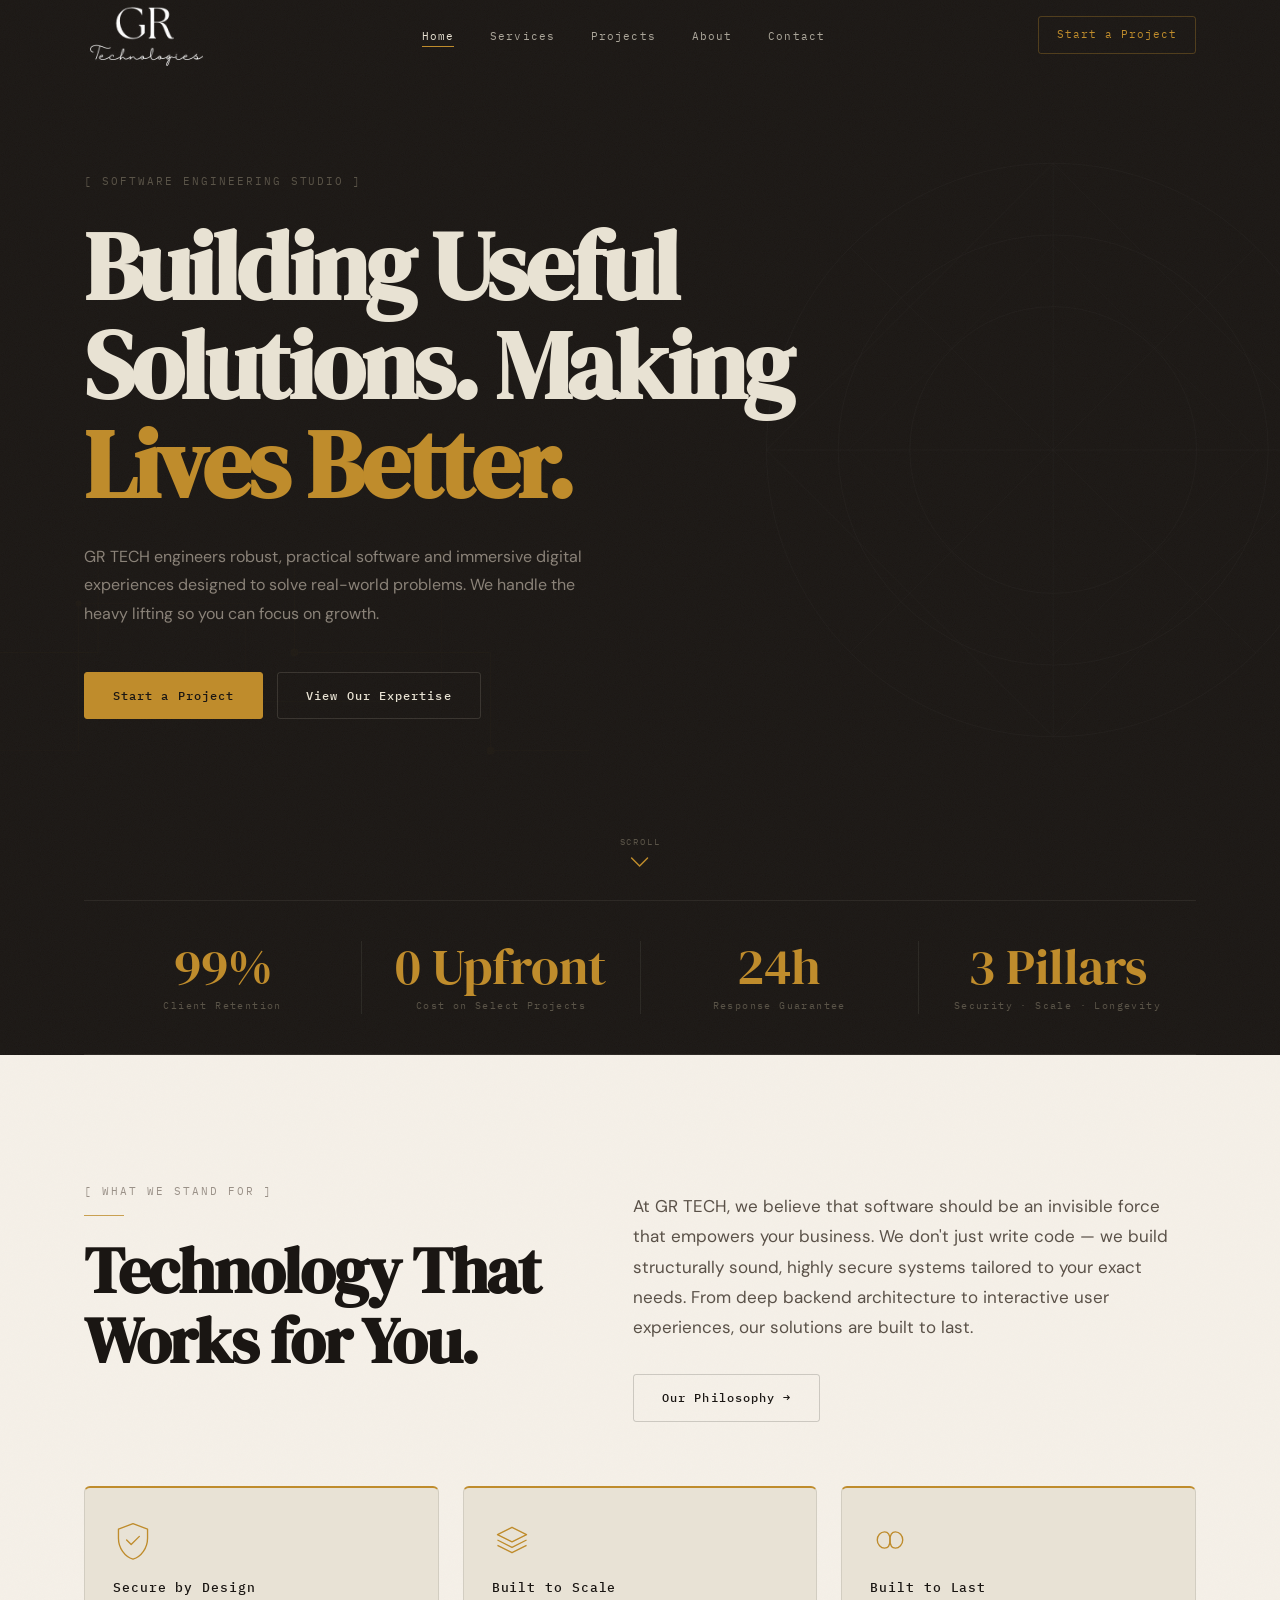
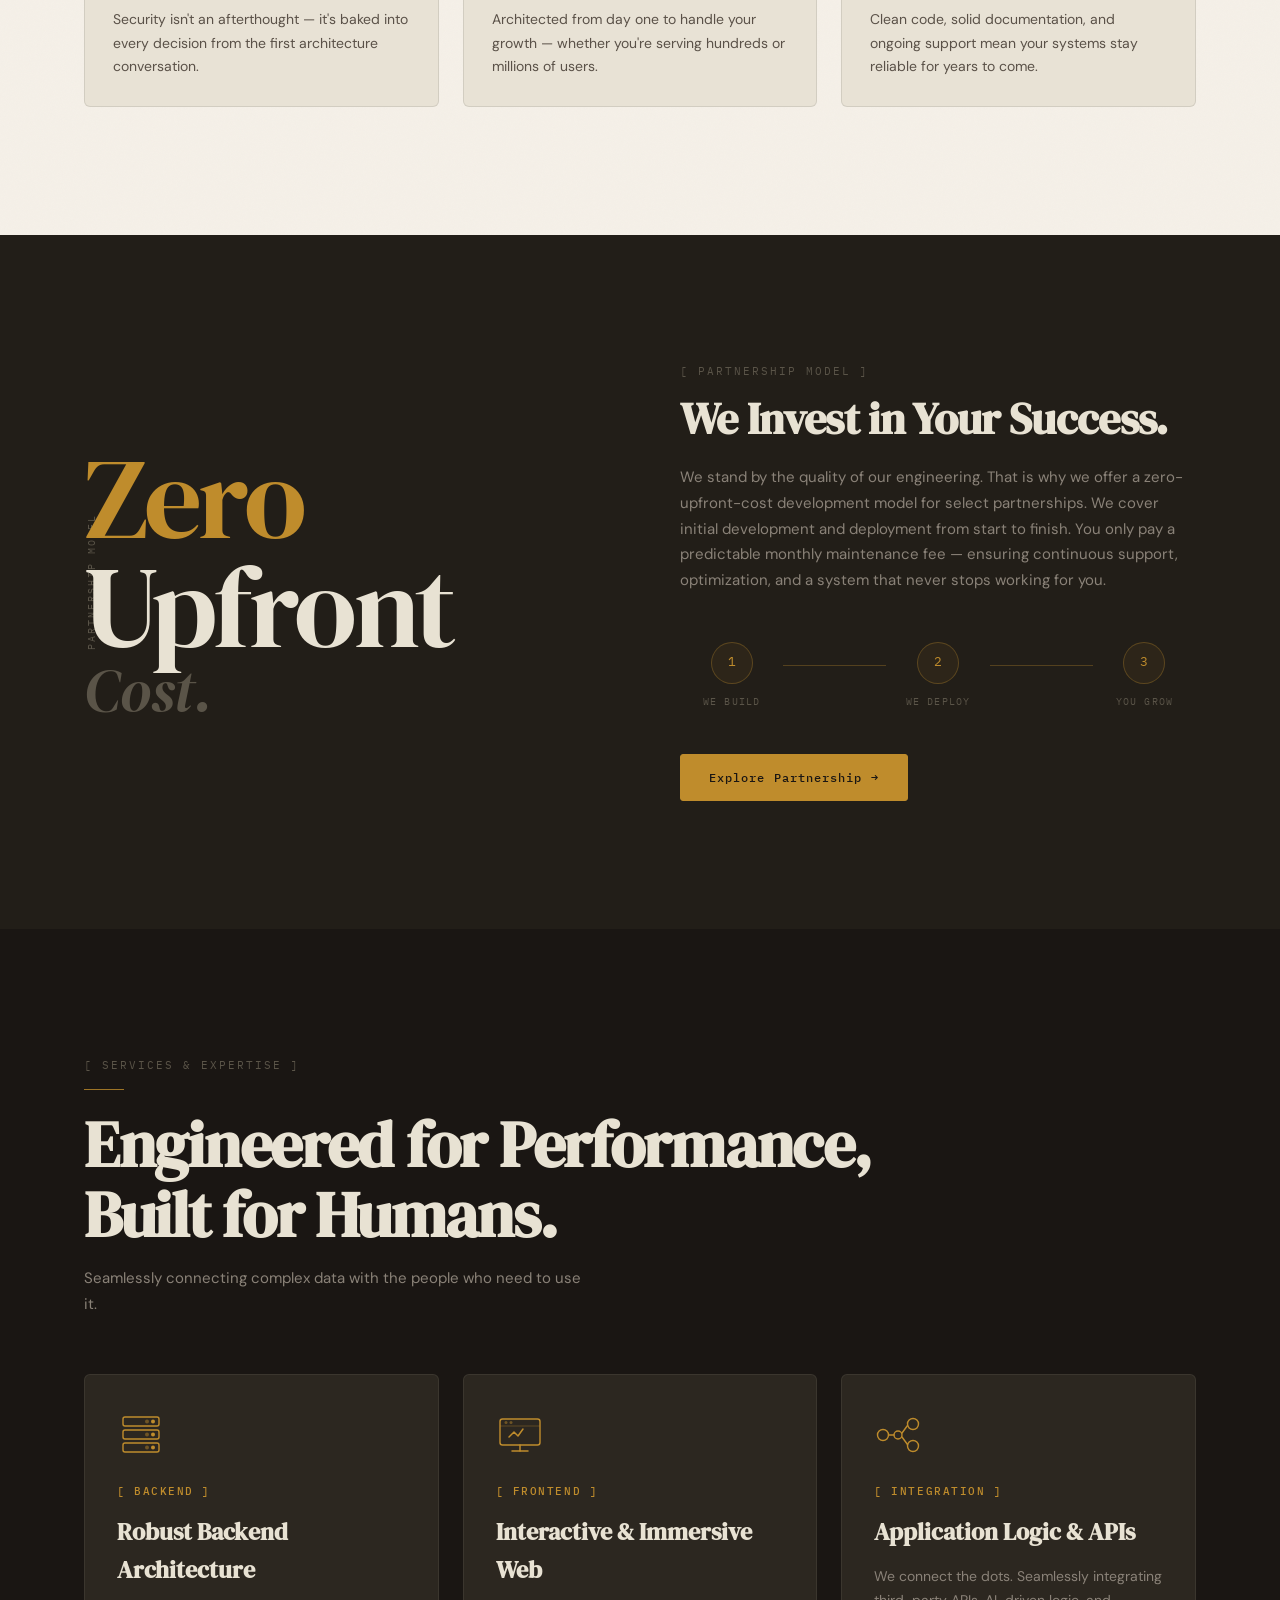
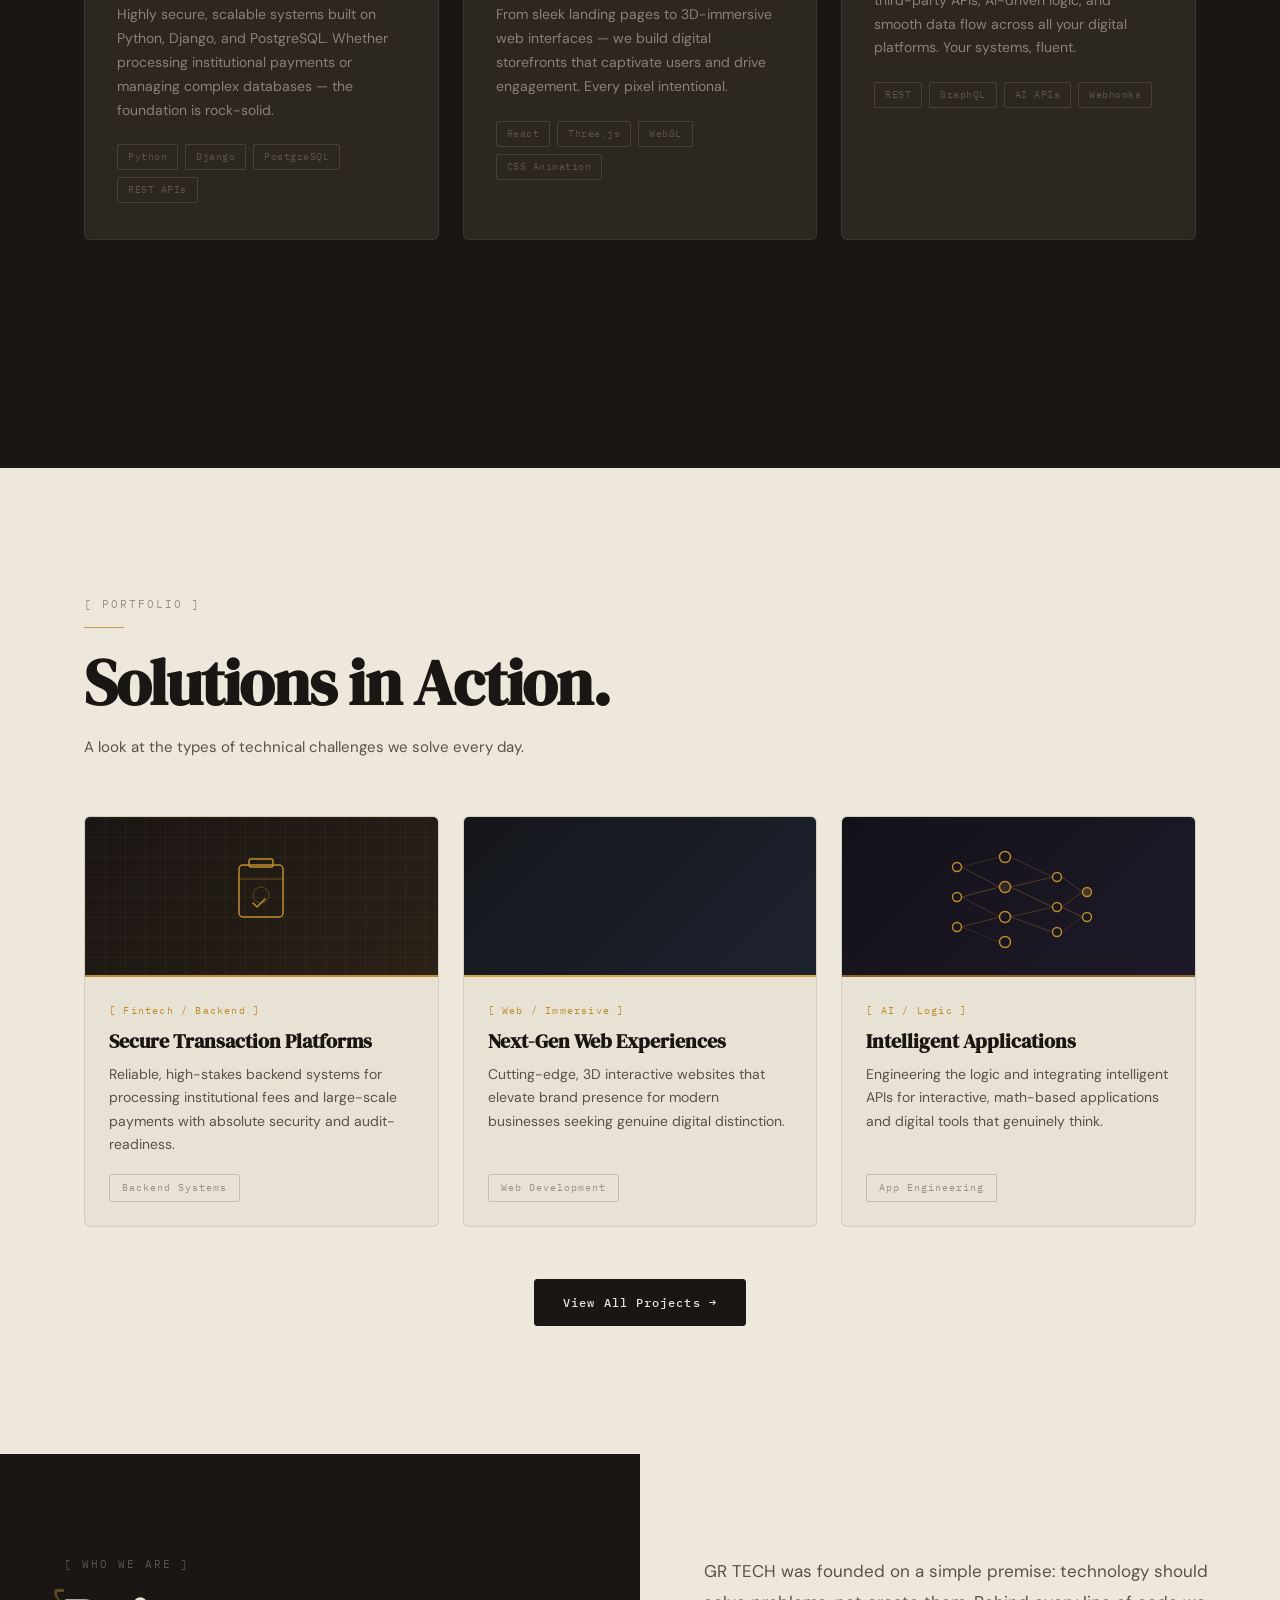
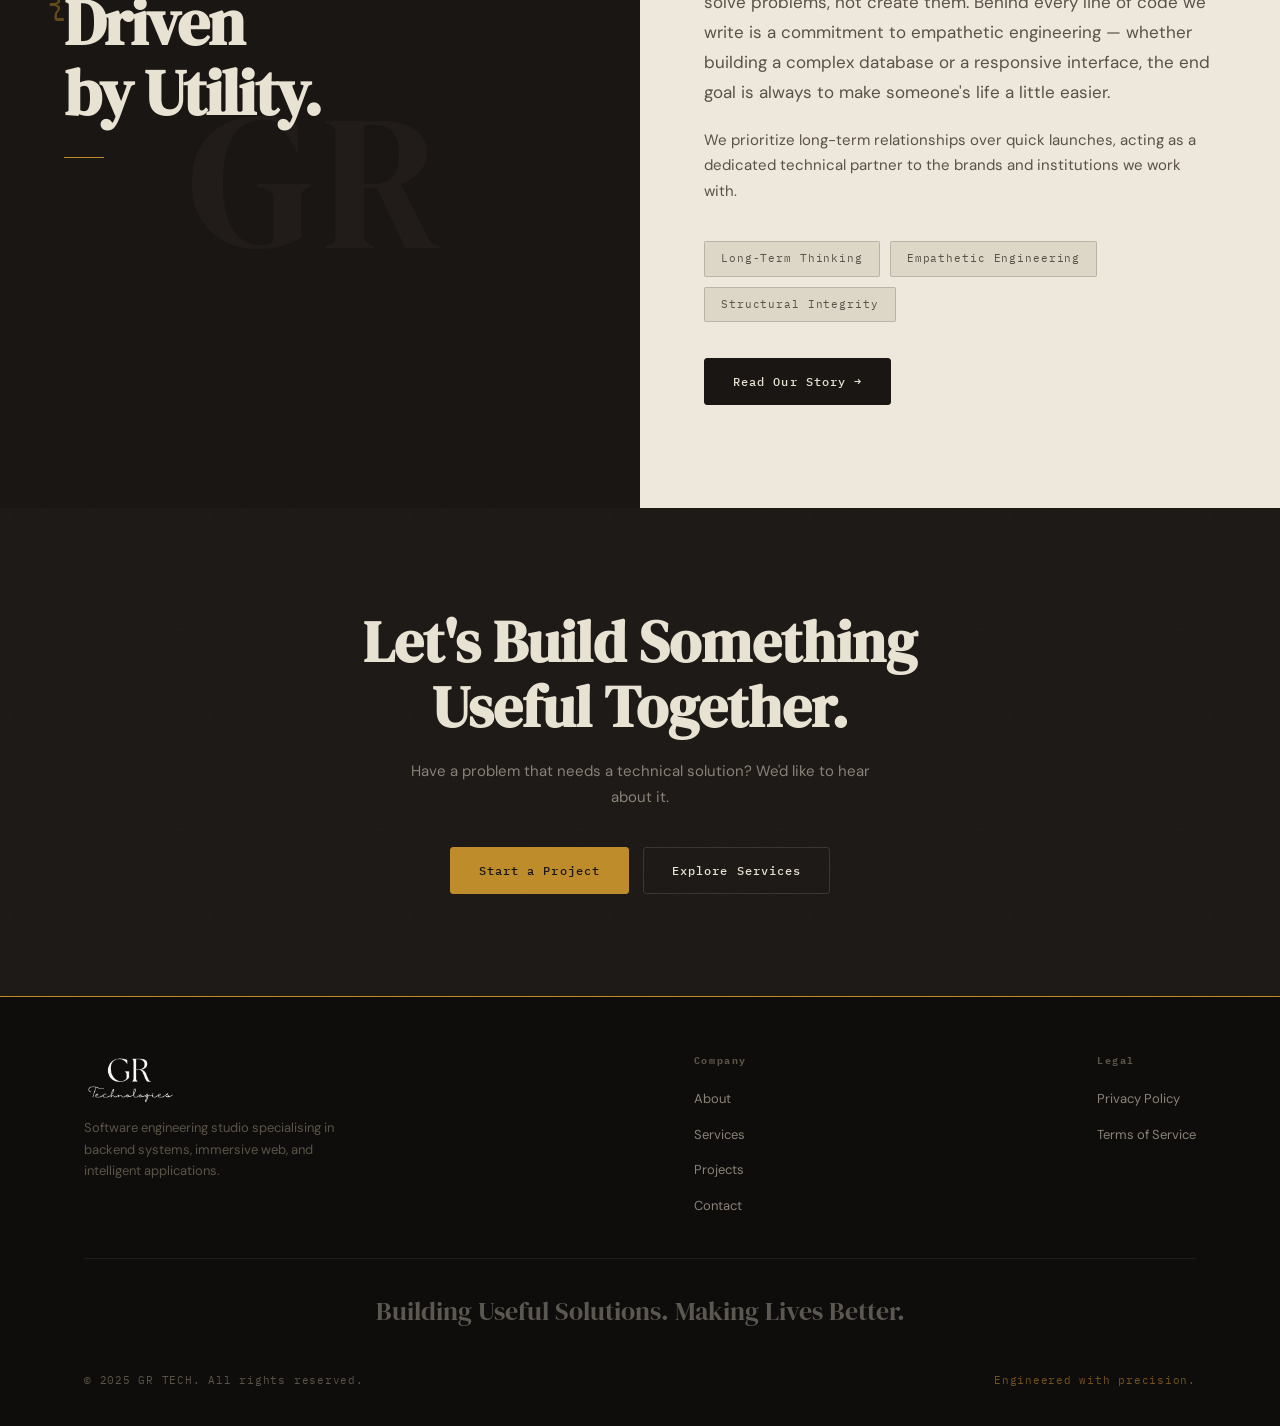
==== index.html @ fb55a9d3 "Set nav logo height to 70px Co-Authored-By: Claude Sonnet 4.6 <noreply@anthropic.com>" ====
<!DOCTYPE html>
<html lang="en">
<head>
  <meta charset="UTF-8" />
  <meta name="viewport" content="width=device-width, initial-scale=1.0" />
  <title>GR TECH — Software Engineering Studio</title>
  <meta name="description" content="GR TECH engineers robust, practical software and immersive digital experiences designed to solve real-world problems." />
  <link rel="preconnect" href="https://fonts.googleapis.com" />
  <link rel="preconnect" href="https://fonts.gstatic.com" crossorigin />
  <link href="https://fonts.googleapis.com/css2?family=DM+Serif+Display:ital@0;1&family=IBM+Plex+Mono:wght@300;400;500&family=DM+Sans:ital,opsz,wght@0,9..40,300;0,9..40,400;0,9..40,500;0,9..40,600;1,9..40,300&display=swap" rel="stylesheet" />
  <link rel="stylesheet" href="css/style.css" />

  <style>
    /* ── Page-specific overrides ── */

    /* Project visual areas on the light proj-cards */
    .pv-dark { background: linear-gradient(135deg, #1A1613 0%, #2A2118 100%); }
    .pv-dark-b { background: linear-gradient(135deg, #14161A 0%, #1E2330 100%); }
    .pv-dark-c { background: linear-gradient(135deg, #131118 0%, #1E1A2A 100%); }

    /* Fintech grid overlay */
    .pv-grid-overlay {
      position: absolute; inset: 0;
      background-image:
        linear-gradient(rgba(191,140,44,0.07) 1px, transparent 1px),
        linear-gradient(90deg, rgba(191,140,44,0.07) 1px, transparent 1px);
      background-size: 20px 20px;
    }

    /* 3D layer animation */
    .pv-layers {
      position: relative;
      width: 110px; height: 65px;
      transform-style: preserve-3d;
      transform: rotateX(20deg) rotateY(-20deg);
      animation: layerFloat 6s ease-in-out infinite;
    }
    @keyframes layerFloat {
      0%,100% { transform: rotateX(20deg) rotateY(-20deg) translateY(0); }
      50%      { transform: rotateX(20deg) rotateY(-20deg) translateY(-8px); }
    }
    .pv-layer {
      position: absolute; width: 100%; height: 100%;
      border: 1.5px solid; border-radius: 4px;
    }
    .pv-layer:nth-child(1) { border-color: rgba(191,140,44,0.65); transform: translateZ(26px); }
    .pv-layer:nth-child(2) { border-color: rgba(191,140,44,0.38); transform: translateZ(8px); }
    .pv-layer:nth-child(3) { border-color: rgba(191,140,44,0.18); transform: translateZ(-10px); }

    /* About teaser bracket */
    .about-bracket {
      font-family: 'IBM Plex Mono', monospace;
      font-size: 36px;
      color: var(--gold);
      opacity: 0.45;
      position: absolute;
      top: -14px; left: -18px;
    }

    /* Hero geometric SVG */
    .hero-geo {
      position: absolute;
      right: -80px; top: 50%;
      transform: translateY(-50%);
      width: clamp(360px, 48vw, 700px);
      height: clamp(360px, 48vw, 700px);
      opacity: 0.042;
      animation: geoRotate 90s linear infinite;
      pointer-events: none;
    }
    @keyframes geoRotate {
      from { transform: translateY(-50%) rotate(0deg); }
      to   { transform: translateY(-50%) rotate(360deg); }
    }

    /* Hero circuit traces */
    .hero-circuit {
      position: absolute;
      left: 0; bottom: 0;
      width: 46%; height: 55%;
      opacity: 0.022;
      pointer-events: none;
    }
  </style>
</head>
<body>

  <!-- ============================================================
       NAVIGATION
  ============================================================ -->
  <header id="nav" role="banner">
    <div class="container">
      <nav class="nav-inner" aria-label="Main navigation">

        <a href="index.html" class="nav-logo" aria-label="GR TECH — home">
          <img class="nav-logo-mark" src="assets/grtech-logo.png" alt="GR Technologies" style="height:70px;width:auto;display:block;" />
        </a>

        <ul class="nav-links" role="list">
          <li><a href="#home"     data-section="home">Home</a></li>
          <li><a href="services.html">Services</a></li>
          <li><a href="projects.html">Projects</a></li>
          <li><a href="about.html">About</a></li>
          <li><a href="contact.html">Contact</a></li>
        </ul>

        <div class="nav-right">
          <a href="contact.html" class="btn-nav">Start a Project</a>
          <button class="hamburger" id="hamburger" aria-label="Toggle menu" aria-expanded="false" aria-controls="mobile-menu">
            <span></span><span></span><span></span>
          </button>
        </div>

      </nav>
    </div>
  </header>

  <!-- Mobile menu -->
  <div class="mobile-menu" id="mobile-menu" role="dialog" aria-label="Mobile navigation">
    <a href="#home"         class="mobile-link">Home</a>
    <a href="services.html" class="mobile-link">Services</a>
    <a href="projects.html" class="mobile-link">Projects</a>
    <a href="about.html"    class="mobile-link">About</a>
    <a href="contact.html"  class="mobile-link">Contact</a>
    <a href="contact.html"  class="btn btn-gold" style="margin-top:8px;">Start a Project</a>
  </div>


  <main>

    <!-- ============================================================
         HERO
    ============================================================ -->
    <section id="home" class="panel-hero home-hero" aria-label="Hero">

      <!-- Geometric decoration -->
      <svg class="hero-geo" viewBox="0 0 600 600" fill="none" xmlns="http://www.w3.org/2000/svg" aria-hidden="true">
        <circle cx="300" cy="300" r="280" stroke="white" stroke-width="0.5"/>
        <circle cx="300" cy="300" r="210" stroke="white" stroke-width="0.5"/>
        <circle cx="300" cy="300" r="140" stroke="white" stroke-width="0.5"/>
        <line x1="300" y1="20"  x2="300" y2="580" stroke="white" stroke-width="0.4"/>
        <line x1="20"  y1="300" x2="580" y2="300" stroke="white" stroke-width="0.4"/>
        <line x1="102" y1="102" x2="498" y2="498" stroke="white" stroke-width="0.4"/>
        <line x1="498" y1="102" x2="102" y2="498" stroke="white" stroke-width="0.4"/>
        <polygon points="300,20 580,300 300,580 20,300"  stroke="white" stroke-width="0.4" fill="none"/>
        <polygon points="300,100 500,300 300,500 100,300" stroke="white" stroke-width="0.25" fill="none"/>
      </svg>

      <!-- Circuit traces -->
      <svg class="hero-circuit" viewBox="0 0 600 400" fill="none" xmlns="http://www.w3.org/2000/svg" aria-hidden="true">
        <path d="M0 200 H100 V100 H300 V200 H500 V300 H600" stroke="#BF8C2C" stroke-width="1"/>
        <path d="M0 300 H80 V150 H250 V250 H450 V100 H600" stroke="#BF8C2C" stroke-width="0.7"/>
        <circle cx="100" cy="100" r="4" fill="#BF8C2C"/>
        <circle cx="300" cy="200" r="4" fill="#BF8C2C"/>
        <circle cx="500" cy="300" r="4" fill="#BF8C2C"/>
        <circle cx="80"  cy="150" r="3" fill="#BF8C2C"/>
        <circle cx="250" cy="250" r="3" fill="#BF8C2C"/>
        <circle cx="450" cy="100" r="3" fill="#BF8C2C"/>
      </svg>

      <div class="container">
        <div class="home-hero-content">

          <p class="eyebrow-inv hero-mono-label fade-up">[ SOFTWARE ENGINEERING STUDIO ]</p>

          <h1 class="hero-h1 fade-up">
            Building Useful<br>Solutions. Making<br>
            <span class="gd">Lives Better.</span>
          </h1>

          <p class="hero-sub fade-up">
            GR TECH engineers robust, practical software and immersive digital experiences designed to solve real-world problems. We handle the heavy lifting so you can focus on growth.
          </p>

          <div class="hero-ctas fade-up">
            <a href="contact.html"  class="btn btn-gold">Start a Project</a>
            <a href="services.html" class="btn btn-outline-dark">View Our Expertise</a>
          </div>

        </div>
      </div>

      <!-- Scroll indicator -->
      <div class="scroll-ind" aria-hidden="true">
        <span class="scroll-ind-label">SCROLL</span>
        <svg class="scroll-chevron" width="18" height="11" viewBox="0 0 18 11" fill="none">
          <path d="M1 1l8 8 8-8" stroke="#BF8C2C" stroke-width="1.5" stroke-linecap="round"/>
        </svg>
      </div>

    </section>


    <!-- ============================================================
         STATS BAR
    ============================================================ -->
    <div class="panel-dark" aria-label="At a Glance">
      <div class="container">
        <div class="stat-bar">
          <div class="stat-bar-inner stagger">
            <div class="stat-item">
              <span class="stat-num" data-target="100" data-suffix="%">100%</span>
              <span class="stat-label">Client Retention</span>
            </div>
            <div class="stat-item">
              <span class="stat-num" data-target="0" data-suffix=" Upfront">0 Upfront</span>
              <span class="stat-label">Cost on Select Projects</span>
            </div>
            <div class="stat-item">
              <span class="stat-num" data-target="24" data-suffix="h">24h</span>
              <span class="stat-label">Response Guarantee</span>
            </div>
            <div class="stat-item">
              <span class="stat-num" data-target="3" data-suffix=" Pillars">3 Pillars</span>
              <span class="stat-label">Security · Scale · Longevity</span>
            </div>
          </div>
        </div>
      </div>
    </div>


    <!-- ============================================================
         VALUE PROPOSITION
    ============================================================ -->
    <section id="value" class="panel-light section-pad" aria-label="Value Proposition">
      <div class="container">

        <div class="grid-2-asym" style="margin-bottom:64px; align-items:start;">
          <div class="fade-up" style="position:sticky; top:100px;">
            <p class="eyebrow">[ What We Stand For ]</p>
            <div class="rule" style="margin-top:14px;"></div>
            <h2 class="display-lg" style="margin-top:0;">Technology That<br>Works for You.</h2>
          </div>
          <div class="fade-up" style="padding-top:8px;">
            <p class="body-lg text-mid">
              At GR TECH, we believe that software should be an invisible force that empowers your business. We don't just write code — we build structurally sound, highly secure systems tailored to your exact needs. From deep backend architecture to interactive user experiences, our solutions are built to last.
            </p>
            <a href="about.html" class="btn btn-outline-lt" style="margin-top:32px;">Our Philosophy →</a>
          </div>
        </div>

        <div class="grid-3 stagger">

          <!-- Card 1 -->
          <article class="val-card fade-up" aria-label="Secure by Design">
            <div class="val-card-icon" aria-hidden="true">
              <svg viewBox="0 0 44 44" fill="none" width="40" height="40">
                <path d="M22 4L6 10v10c0 10.5 6.8 20.3 16 23 9.2-2.7 16-12.5 16-23V10L22 4z" stroke="currentColor" stroke-width="1.5" stroke-linejoin="round"/>
                <path d="M15 22l5 5 9-9" stroke="currentColor" stroke-width="1.5" stroke-linecap="round" stroke-linejoin="round"/>
              </svg>
            </div>
            <h3>Secure by Design</h3>
            <p>Security isn't an afterthought — it's baked into every decision from the first architecture conversation.</p>
          </article>

          <!-- Card 2 -->
          <article class="val-card fade-up" aria-label="Built to Scale">
            <div class="val-card-icon" aria-hidden="true">
              <svg viewBox="0 0 44 44" fill="none" width="40" height="40">
                <path d="M6 16l16 8 16-8L22 8 6 16z" stroke="currentColor" stroke-width="1.5" stroke-linejoin="round"/>
                <path d="M6 22l16 8 16-8"  stroke="currentColor" stroke-width="1.5" stroke-linejoin="round"/>
                <path d="M6 28l16 8 16-8"  stroke="currentColor" stroke-width="1.5" stroke-linejoin="round"/>
              </svg>
            </div>
            <h3>Built to Scale</h3>
            <p>Architected from day one to handle your growth — whether you're serving hundreds or millions of users.</p>
          </article>

          <!-- Card 3 -->
          <article class="val-card fade-up" aria-label="Built to Last">
            <div class="val-card-icon" aria-hidden="true">
              <svg viewBox="0 0 44 44" fill="none" width="40" height="40">
                <path d="M8 22c0-5 3.6-9 8-9s6 3 6 9-2 9-6 9-8-4-8-9z"  stroke="currentColor" stroke-width="1.5"/>
                <path d="M36 22c0-5-3.6-9-8-9s-6 3-6 9 2 9 6 9 8-4 8-9z" stroke="currentColor" stroke-width="1.5"/>
              </svg>
            </div>
            <h3>Built to Last</h3>
            <p>Clean code, solid documentation, and ongoing support mean your systems stay reliable for years to come.</p>
          </article>

        </div>
      </div>
    </section>


    <!-- ============================================================
         PARTNERSHIP MODEL
    ============================================================ -->
    <section id="partnership" class="panel-dark-alt section-pad" style="position:relative; overflow:hidden;" aria-label="Partnership Model">
      <span class="partnership-vert-label" aria-hidden="true">PARTNERSHIP MODEL</span>

      <div class="container">
        <div class="grid-2" style="gap:80px;">

          <!-- Left: big type -->
          <div class="fade-up">
            <div class="partnership-big">
              <span class="gd">Zero</span>
              <span>Upfront</span>
              <span class="dm">Cost.</span>
            </div>
          </div>

          <!-- Right: copy + steps -->
          <div>
            <p class="eyebrow-inv fade-up">[ Partnership Model ]</p>
            <h2 class="display-md fade-up" style="color:var(--text-inv); margin-top:14px; margin-bottom:20px;">We Invest in Your Success.</h2>
            <p class="body-md text-inv-mid fade-up" style="margin-bottom:48px;">
              We stand by the quality of our engineering. That is why we offer a zero-upfront-cost development model for select partnerships. We cover initial development and deployment from start to finish. You only pay a predictable monthly maintenance fee — ensuring continuous support, optimization, and a system that never stops working for you.
            </p>

            <div class="steps stagger" aria-label="Three-step process">
              <div class="step">
                <div class="step-num" aria-hidden="true">1</div>
                <span class="step-txt">WE BUILD</span>
              </div>
              <div class="step-line" aria-hidden="true"></div>
              <div class="step">
                <div class="step-num" aria-hidden="true">2</div>
                <span class="step-txt">WE DEPLOY</span>
              </div>
              <div class="step-line" aria-hidden="true"></div>
              <div class="step">
                <div class="step-num" aria-hidden="true">3</div>
                <span class="step-txt">YOU GROW</span>
              </div>
            </div>

            <a href="contact.html" class="btn btn-gold fade-up" style="margin-top:44px;">Explore Partnership →</a>
          </div>

        </div>
      </div>
    </section>


    <!-- ============================================================
         SERVICES PREVIEW
    ============================================================ -->
    <section id="services" class="panel-dark section-pad" aria-label="Services">
      <div class="container">

        <header class="section-header fade-up">
          <p class="eyebrow-inv">[ Services & Expertise ]</p>
          <div class="rule"></div>
          <h2 class="display-lg" style="color:var(--text-inv);">Engineered for Performance,<br>Built for Humans.</h2>
          <p class="body-md text-inv-mid" style="margin-top:16px; max-width:500px;">
            Seamlessly connecting complex data with the people who need to use it.
          </p>
        </header>

        <div class="grid-3 stagger">

          <!-- Backend -->
          <article class="svc-card fade-up" aria-label="Robust Backend Architecture">
            <div class="svc-icon" aria-hidden="true">
              <svg viewBox="0 0 48 48" fill="none" width="48" height="48">
                <rect x="6" y="6"  width="36" height="9" rx="2" stroke="currentColor" stroke-width="1.4"/>
                <rect x="6" y="19" width="36" height="9" rx="2" stroke="currentColor" stroke-width="1.4"/>
                <rect x="6" y="32" width="36" height="9" rx="2" stroke="currentColor" stroke-width="1.4"/>
                <circle cx="36" cy="10.5" r="2" fill="currentColor"/>
                <circle cx="36" cy="23.5" r="2" fill="currentColor"/>
                <circle cx="36" cy="36.5" r="2" fill="currentColor"/>
                <circle cx="30" cy="10.5" r="2" fill="currentColor" opacity="0.45"/>
                <circle cx="30" cy="23.5" r="2" fill="currentColor" opacity="0.45"/>
                <circle cx="30" cy="36.5" r="2" fill="currentColor" opacity="0.45"/>
              </svg>
            </div>
            <span class="label-gold svc-tag">[ Backend ]</span>
            <h3>Robust Backend Architecture</h3>
            <p>Highly secure, scalable systems built on Python, Django, and PostgreSQL. Whether processing institutional payments or managing complex databases — the foundation is rock-solid.</p>
            <div class="tech-tags" role="list">
              <span class="tech-tag" role="listitem">Python</span>
              <span class="tech-tag" role="listitem">Django</span>
              <span class="tech-tag" role="listitem">PostgreSQL</span>
              <span class="tech-tag" role="listitem">REST APIs</span>
            </div>
          </article>

          <!-- Frontend -->
          <article class="svc-card fade-up" aria-label="Interactive Web Development">
            <div class="svc-icon" aria-hidden="true">
              <svg viewBox="0 0 48 48" fill="none" width="48" height="48">
                <rect x="4" y="8" width="40" height="26" rx="2.5" stroke="currentColor" stroke-width="1.4"/>
                <path d="M4 15h40" stroke="currentColor" stroke-width="1" opacity="0.35"/>
                <circle cx="10" cy="11.5" r="1.5" fill="currentColor" opacity="0.45"/>
                <circle cx="15" cy="11.5" r="1.5" fill="currentColor" opacity="0.45"/>
                <path d="M13 26l5-5 4 4 5-7" stroke="currentColor" stroke-width="1.5" stroke-linecap="round" stroke-linejoin="round"/>
                <path d="M16 40h16" stroke="currentColor" stroke-width="1.5" stroke-linecap="round"/>
                <path d="M24 34v6" stroke="currentColor" stroke-width="1.5" stroke-linecap="round"/>
              </svg>
            </div>
            <span class="label-gold svc-tag">[ Frontend ]</span>
            <h3>Interactive &amp; Immersive Web</h3>
            <p>From sleek landing pages to 3D-immersive web interfaces — we build digital storefronts that captivate users and drive engagement. Every pixel intentional.</p>
            <div class="tech-tags" role="list">
              <span class="tech-tag" role="listitem">React</span>
              <span class="tech-tag" role="listitem">Three.js</span>
              <span class="tech-tag" role="listitem">WebGL</span>
              <span class="tech-tag" role="listitem">CSS Animation</span>
            </div>
          </article>

          <!-- Integration -->
          <article class="svc-card fade-up" aria-label="API Integration">
            <div class="svc-icon" aria-hidden="true">
              <svg viewBox="0 0 48 48" fill="none" width="48" height="48">
                <circle cx="9"  cy="24" r="5.5" stroke="currentColor" stroke-width="1.4"/>
                <circle cx="39" cy="13" r="5.5" stroke="currentColor" stroke-width="1.4"/>
                <circle cx="39" cy="35" r="5.5" stroke="currentColor" stroke-width="1.4"/>
                <circle cx="24" cy="24" r="4"   stroke="currentColor" stroke-width="1.4"/>
                <path d="M14.5 24h5.5" stroke="currentColor" stroke-width="1.4" stroke-linecap="round"/>
                <path d="M28 22l5.5-7.5" stroke="currentColor" stroke-width="1.4" stroke-linecap="round"/>
                <path d="M28 26l5.5 7.5" stroke="currentColor" stroke-width="1.4" stroke-linecap="round"/>
              </svg>
            </div>
            <span class="label-gold svc-tag">[ Integration ]</span>
            <h3>Application Logic &amp; APIs</h3>
            <p>We connect the dots. Seamlessly integrating third-party APIs, AI-driven logic, and smooth data flow across all your digital platforms. Your systems, fluent.</p>
            <div class="tech-tags" role="list">
              <span class="tech-tag" role="listitem">REST</span>
              <span class="tech-tag" role="listitem">GraphQL</span>
              <span class="tech-tag" role="listitem">AI APIs</span>
              <span class="tech-tag" role="listitem">Webhooks</span>
            </div>
          </article>

        </div>

        <div style="text-align:center; margin-top:52px;">
          <a href="services.html" class="btn btn-outline-dark fade-up">See Full Service Details →</a>
        </div>

      </div>
    </section>


    <!-- ============================================================
         PROJECTS PREVIEW
    ============================================================ -->
    <section id="projects" class="panel-light-alt section-pad" aria-label="Portfolio">
      <div class="container">

        <header class="section-header fade-up">
          <p class="eyebrow">[ Portfolio ]</p>
          <div class="rule"></div>
          <h2 class="display-lg">Solutions in Action.</h2>
          <p class="body-md text-mid" style="margin-top:16px;">A look at the types of technical challenges we solve every day.</p>
        </header>

        <div class="grid-3 stagger">

          <!-- Project 1: Fintech -->
          <article class="proj-card fade-up" data-cat="backend" aria-label="Secure Transaction Platforms">
            <div class="proj-visual pv-dark" style="position:relative; overflow:hidden;">
              <div class="pv-grid-overlay"></div>
              <div style="position:absolute;inset:0;display:flex;align-items:center;justify-content:center;">
                <svg width="100" height="80" viewBox="0 0 100 80" fill="none">
                  <rect x="28" y="8"  width="44" height="52" rx="4" stroke="#BF8C2C" stroke-width="1.5"/>
                  <path d="M28 22h44" stroke="#BF8C2C" stroke-width="1" opacity="0.45"/>
                  <rect x="38" y="2" width="24" height="8" rx="2" stroke="#BF8C2C" stroke-width="1.5"/>
                  <path d="M42 46l4 4 8-8" stroke="#BF8C2C" stroke-width="1.5" stroke-linecap="round"/>
                  <circle cx="50" cy="38" r="8" stroke="#BF8C2C" stroke-width="1" opacity="0.35"/>
                </svg>
              </div>
              <div class="proj-accent-bar" style="background:var(--gold);"></div>
            </div>
            <div class="proj-body">
              <span class="proj-tag">[ Fintech / Backend ]</span>
              <h3>Secure Transaction Platforms</h3>
              <p>Reliable, high-stakes backend systems for processing institutional fees and large-scale payments with absolute security and audit-readiness.</p>
              <span class="proj-pill">Backend Systems</span>
            </div>
          </article>

          <!-- Project 2: Web 3D -->
          <article class="proj-card fade-up" data-cat="web" aria-label="Next-Gen Web Experiences">
            <div class="proj-visual pv-dark-b" style="position:relative; overflow:hidden; perspective:400px;">
              <div style="position:absolute;inset:0;display:flex;align-items:center;justify-content:center;">
                <div class="pv-layers">
                  <div class="pv-layer"></div>
                  <div class="pv-layer"></div>
                  <div class="pv-layer"></div>
                </div>
              </div>
              <div class="proj-accent-bar" style="background:var(--gold-light);"></div>
            </div>
            <div class="proj-body">
              <span class="proj-tag">[ Web / Immersive ]</span>
              <h3>Next-Gen Web Experiences</h3>
              <p>Cutting-edge, 3D interactive websites that elevate brand presence for modern businesses seeking genuine digital distinction.</p>
              <span class="proj-pill">Web Development</span>
            </div>
          </article>

          <!-- Project 3: AI -->
          <article class="proj-card fade-up" data-cat="ai" aria-label="Intelligent Applications">
            <div class="proj-visual pv-dark-c" style="position:relative; overflow:hidden;">
              <div style="position:absolute;inset:0;display:flex;align-items:center;justify-content:center;">
                <svg width="180" height="130" viewBox="0 0 180 130" fill="none">
                  <!-- Layer 1 nodes -->
                  <circle cx="28" cy="35"  r="4.5" stroke="#BF8C2C" stroke-width="1.4"/>
                  <circle cx="28" cy="65"  r="4.5" stroke="#BF8C2C" stroke-width="1.4"/>
                  <circle cx="28" cy="95"  r="4.5" stroke="#BF8C2C" stroke-width="1.4"/>
                  <!-- Layer 2 nodes -->
                  <circle cx="76" cy="25"  r="5.5" stroke="#BF8C2C" stroke-width="1.4"/>
                  <circle cx="76" cy="55"  r="5.5" fill="#BF8C2C" fill-opacity="0.14" stroke="#BF8C2C" stroke-width="1.4"/>
                  <circle cx="76" cy="85"  r="5.5" stroke="#BF8C2C" stroke-width="1.4"/>
                  <circle cx="76" cy="110" r="5.5" stroke="#BF8C2C" stroke-width="1.4"/>
                  <!-- Layer 3 nodes -->
                  <circle cx="128" cy="45" r="4.5" stroke="#BF8C2C" stroke-width="1.4"/>
                  <circle cx="128" cy="75" r="4.5" stroke="#BF8C2C" stroke-width="1.4"/>
                  <circle cx="128" cy="100" r="4.5" stroke="#BF8C2C" stroke-width="1.4"/>
                  <!-- Output -->
                  <circle cx="158" cy="60" r="4.5" fill="#BF8C2C" fill-opacity="0.28" stroke="#BF8C2C" stroke-width="1.4"/>
                  <circle cx="158" cy="85" r="4.5" stroke="#BF8C2C" stroke-width="1.4"/>
                  <!-- Connections 1→2 -->
                  <line x1="32.5" y1="35"  x2="70.5" y2="25"  stroke="#BF8C2C" stroke-width="0.5" opacity="0.4"/>
                  <line x1="32.5" y1="35"  x2="70.5" y2="55"  stroke="#BF8C2C" stroke-width="0.5" opacity="0.6"/>
                  <line x1="32.5" y1="65"  x2="70.5" y2="55"  stroke="#BF8C2C" stroke-width="0.5" opacity="0.7"/>
                  <line x1="32.5" y1="65"  x2="70.5" y2="85"  stroke="#BF8C2C" stroke-width="0.5" opacity="0.5"/>
                  <line x1="32.5" y1="95"  x2="70.5" y2="85"  stroke="#BF8C2C" stroke-width="0.5" opacity="0.6"/>
                  <line x1="32.5" y1="95"  x2="70.5" y2="110" stroke="#BF8C2C" stroke-width="0.5" opacity="0.35"/>
                  <!-- Connections 2→3 -->
                  <line x1="81.5" y1="25"  x2="123.5" y2="45"  stroke="#BF8C2C" stroke-width="0.5" opacity="0.5"/>
                  <line x1="81.5" y1="55"  x2="123.5" y2="45"  stroke="#BF8C2C" stroke-width="0.5" opacity="0.65"/>
                  <line x1="81.5" y1="55"  x2="123.5" y2="75"  stroke="#BF8C2C" stroke-width="0.5" opacity="0.7"/>
                  <line x1="81.5" y1="85"  x2="123.5" y2="75"  stroke="#BF8C2C" stroke-width="0.5" opacity="0.55"/>
                  <line x1="81.5" y1="85"  x2="123.5" y2="100" stroke="#BF8C2C" stroke-width="0.5" opacity="0.6"/>
                  <!-- Connections 3→output -->
                  <line x1="132.5" y1="45"  x2="153.5" y2="60"  stroke="#BF8C2C" stroke-width="0.5" opacity="0.6"/>
                  <line x1="132.5" y1="75"  x2="153.5" y2="60"  stroke="#BF8C2C" stroke-width="0.5" opacity="0.55"/>
                  <line x1="132.5" y1="75"  x2="153.5" y2="85"  stroke="#BF8C2C" stroke-width="0.5" opacity="0.7"/>
                  <line x1="132.5" y1="100" x2="153.5" y2="85"  stroke="#BF8C2C" stroke-width="0.5" opacity="0.4"/>
                </svg>
              </div>
              <div class="proj-accent-bar" style="background:var(--gold-dim);"></div>
            </div>
            <div class="proj-body">
              <span class="proj-tag">[ AI / Logic ]</span>
              <h3>Intelligent Applications</h3>
              <p>Engineering the logic and integrating intelligent APIs for interactive, math-based applications and digital tools that genuinely think.</p>
              <span class="proj-pill">App Engineering</span>
            </div>
          </article>

        </div>

        <div style="text-align:center; margin-top:52px;">
          <a href="projects.html" class="btn btn-dark fade-up">View All Projects →</a>
        </div>

      </div>
    </section>


    <!-- ============================================================
         ABOUT TEASER (split panel)
    ============================================================ -->
    <section id="about" class="about-teaser" aria-label="About GR TECH">

      <!-- Left dark half -->
      <div class="about-teaser-left panel-dark">
        <div class="about-watermark-inv" aria-hidden="true">GR</div>
        <div style="position:relative; z-index:1;">
          <p class="eyebrow-inv fade-up" style="margin-bottom:14px;">[ Who We Are ]</p>
          <div style="position:relative; display:inline-block;">
            <span class="about-bracket" aria-hidden="true">{</span>
            <h2 class="display-lg fade-up" style="color:var(--text-inv); position:relative;">
              Driven<br>by Utility.
            </h2>
          </div>
          <div class="rule fade-up" style="margin-top:28px;"></div>
        </div>
      </div>

      <!-- Right light half -->
      <div class="about-teaser-right panel-light-alt">
        <div style="position:relative; z-index:1;">
          <p class="body-lg text-mid fade-up">
            GR TECH was founded on a simple premise: technology should solve problems, not create them. Behind every line of code we write is a commitment to empathetic engineering — whether building a complex database or a responsive interface, the end goal is always to make someone's life a little easier.
          </p>
          <p class="body-md text-mid fade-up" style="margin-top:20px; margin-bottom:36px;">
            We prioritize long-term relationships over quick launches, acting as a dedicated technical partner to the brands and institutions we work with.
          </p>
          <div style="display:flex; flex-wrap:wrap; gap:10px; margin-bottom:36px;">
            <span class="philosophy-pill-lt">Long-Term Thinking</span>
            <span class="philosophy-pill-lt">Empathetic Engineering</span>
            <span class="philosophy-pill-lt">Structural Integrity</span>
          </div>
          <a href="about.html" class="btn btn-dark fade-up">Read Our Story →</a>
        </div>
      </div>

    </section>


    <!-- ============================================================
         CTA STRIP
    ============================================================ -->
    <div class="panel-dark cta-strip">
      <div class="container">
        <h2 class="fade-up">Let's Build Something<br>Useful Together.</h2>
        <p class="fade-up">Have a problem that needs a technical solution? We'd like to hear about it.</p>
        <div class="cta-btns fade-up">
          <a href="contact.html"  class="btn btn-gold">Start a Project</a>
          <a href="services.html" class="btn btn-outline-dark">Explore Services</a>
        </div>
      </div>
    </div>

  </main>


  <!-- ============================================================
       FOOTER
  ============================================================ -->
  <footer id="footer" role="contentinfo">
    <div class="container">

      <div class="footer-top">
        <div>
          <a href="index.html" class="footer-logo" aria-label="GR TECH home">
            <img src="assets/grtech-logo.png" alt="GR Technologies" style="height:52px;width:auto;display:block;" />
          </a>
          <p class="footer-desc">Software engineering studio specialising in backend systems, immersive web, and intelligent applications.</p>
        </div>

        <nav class="footer-col" aria-label="Company">
          <h5>Company</h5>
          <ul>
            <li><a href="about.html">About</a></li>
            <li><a href="services.html">Services</a></li>
            <li><a href="projects.html">Projects</a></li>
            <li><a href="contact.html">Contact</a></li>
          </ul>
        </nav>

        <nav class="footer-col" aria-label="Legal">
          <h5>Legal</h5>
          <ul>
            <li><a href="#">Privacy Policy</a></li>
            <li><a href="#">Terms of Service</a></li>
          </ul>
        </nav>
      </div>

      <p class="footer-tagline">Building Useful Solutions. Making Lives Better.</p>

      <div class="footer-bottom">
        <p class="footer-copy">© 2025 GR TECH. All rights reserved.</p>
        <p class="footer-badge">Engineered with precision.</p>
      </div>

    </div>
  </footer>

  <script src="js/main.js"></script>
</body>
</html>
---- css/style.css ----
/* ======================================================
   GR TECH — Shared Stylesheet
   Palette: Warm Cream (#F5F0E8) base + Dark (#1A1613) panels
            Antique Gold (#BF8C2C) accent
====================================================== */

/* ——————————————————————————————————
   1. CSS CUSTOM PROPERTIES
—————————————————————————————————— */
:root {
  /* Base — warm cream */
  --cream:          #F5F0E8;
  --cream-alt:      #EDE7DC;
  --cream-card:     #E8E2D5;
  --cream-deep:     #DDD7C8;

  /* Dark panels */
  --dark:           #1A1613;
  --dark-alt:       #221E18;
  --dark-card:      #2C2720;
  --dark-elevated:  #332E26;

  /* Accent — antique gold / brass */
  --gold:           #BF8C2C;
  --gold-light:     #D9A640;
  --gold-dim:       #8C6520;
  --gold-muted:     rgba(191, 140, 44, 0.12);
  --gold-glow:      rgba(191, 140, 44, 0.22);

  /* Text on light */
  --text:           #1A1613;
  --text-mid:       #5A5148;
  --text-mute:      #9A9188;

  /* Text on dark */
  --text-inv:       #E8E2D3;
  --text-inv-mid:   #8A8278;
  --text-inv-mute:  #5A5448;

  /* Borders */
  --border-lt:      rgba(26, 22, 19, 0.1);
  --border-lt-str:  rgba(26, 22, 19, 0.18);
  --border-dk:      rgba(255, 248, 220, 0.07);
  --border-dk-str:  rgba(255, 248, 220, 0.13);
  --border-gold:    rgba(191, 140, 44, 0.32);

  /* Typography */
  --font-display: 'DM Serif Display', serif;
  --font-mono:    'IBM Plex Mono', monospace;
  --font-body:    'DM Sans', sans-serif;

  /* Layout */
  --nav-height:   72px;
  --max-width:    1240px;
  --pad-x:        clamp(20px, 5vw, 64px);
  --section-pad:  clamp(80px, 10vw, 140px);

  /* Dark deep — footer only */
  --dark-deep:      #0F0D0B;

  /* Radius */
  --radius-xs:    2px;
  --radius:       3px;
  --radius-lg:    6px;
  --radius-pill:  999px;

  /* Shadows */
  --shadow-lt-sm:  0 8px 28px rgba(26, 22, 19, 0.10);
  --shadow-lt-md:  0 12px 40px rgba(26, 22, 19, 0.10);
  --shadow-lt-lg:  0 20px 56px rgba(26, 22, 19, 0.12);
  --shadow-dk-sm:  0 8px 28px rgba(0, 0, 0, 0.20);
  --shadow-dk-md:  0 16px 48px rgba(0, 0, 0, 0.25);
  --shadow-gold:   0 8px 28px rgba(191, 140, 44, 0.28);

  /* Motion */
  --ease:         220ms ease;
  --ease-slow:    420ms ease;
}

/* ——————————————————————————————————
   2. RESET & BASE
—————————————————————————————————— */
*, *::before, *::after {
  box-sizing: border-box;
  margin: 0;
  padding: 0;
}

html {
  scroll-behavior: smooth;
  font-size: 16px;
}

body {
  font-family: var(--font-body);
  background: var(--cream);
  color: var(--text);
  line-height: 1.6;
  overflow-x: hidden;
}

/* Noise grain on dark sections */
.panel-dark::before,
.panel-hero::before {
  content: '';
  position: absolute;
  inset: 0;
  z-index: 0;
  pointer-events: none;
  opacity: 0.04;
  background-image: url("data:image/svg+xml,%3Csvg viewBox='0 0 256 256' xmlns='http://www.w3.org/2000/svg'%3E%3Cfilter id='n'%3E%3CfeTurbulence type='fractalNoise' baseFrequency='0.85' numOctaves='4' stitchTiles='stitch'/%3E%3C/filter%3E%3Crect width='100%25' height='100%25' filter='url(%23n)'/%3E%3C/svg%3E");
  background-size: 200px 200px;
  mix-blend-mode: screen;
}

/* Noise grain on light sections */
.panel-light::before {
  content: '';
  position: absolute;
  inset: 0;
  z-index: 0;
  pointer-events: none;
  opacity: 0.025;
  background-image: url("data:image/svg+xml,%3Csvg viewBox='0 0 256 256' xmlns='http://www.w3.org/2000/svg'%3E%3Cfilter id='n'%3E%3CfeTurbulence type='fractalNoise' baseFrequency='0.85' numOctaves='4' stitchTiles='stitch'/%3E%3C/filter%3E%3Crect width='100%25' height='100%25' filter='url(%23n)'/%3E%3C/svg%3E");
  background-size: 200px 200px;
  mix-blend-mode: multiply;
}

img { max-width: 100%; display: block; }

a {
  color: inherit;
  text-decoration: none;
}

button {
  cursor: pointer;
  font-family: var(--font-body);
  border: none;
  background: none;
}

ul { list-style: none; }

/* ——————————————————————————————————
   3. SECTION PANEL CLASSES
—————————————————————————————————— */
.panel-dark {
  background: var(--dark);
  color: var(--text-inv);
  position: relative;
}

.panel-dark-alt {
  background: var(--dark-alt);
  color: var(--text-inv);
  position: relative;
}

.panel-light {
  background: var(--cream);
  color: var(--text);
  position: relative;
}

.panel-light-alt {
  background: var(--cream-alt);
  color: var(--text);
  position: relative;
}

.panel-hero {
  background: var(--dark);
  color: var(--text-inv);
  position: relative;
  overflow: hidden;
}

/* ——————————————————————————————————
   4. TYPOGRAPHY UTILITIES
—————————————————————————————————— */
.display-xl {
  font-family: var(--font-display);
  font-size: clamp(52px, 7.5vw, 100px);
  line-height: 1.03;
  letter-spacing: -0.025em;
}

.display-lg {
  font-family: var(--font-display);
  font-size: clamp(36px, 5vw, 66px);
  line-height: 1.1;
  letter-spacing: -0.02em;
}

.display-md {
  font-family: var(--font-display);
  font-size: clamp(26px, 3.5vw, 44px);
  line-height: 1.15;
  letter-spacing: -0.015em;
}

.label-gold {
  font-family: var(--font-mono);
  font-size: 11px;
  font-weight: 500;
  letter-spacing: 0.14em;
  text-transform: uppercase;
  color: var(--gold);
}

.eyebrow {
  font-family: var(--font-mono);
  font-size: 11px;
  font-weight: 400;
  letter-spacing: 0.18em;
  text-transform: uppercase;
  color: var(--text-mute);
}

.eyebrow-inv {
  font-family: var(--font-mono);
  font-size: 11px;
  font-weight: 400;
  letter-spacing: 0.18em;
  text-transform: uppercase;
  color: var(--text-inv-mute);
}

.body-lg {
  font-size: clamp(15px, 1.5vw, 17px);
  line-height: 1.78;
}

.body-md {
  font-size: 15px;
  line-height: 1.72;
}

.text-mid { color: var(--text-mid); }
.text-mute { color: var(--text-mute); }
.text-inv-mid { color: var(--text-inv-mid); }
.text-inv-mute { color: var(--text-inv-mute); }
.text-gold { color: var(--gold); }
.text-inv { color: var(--text-inv); }

/* ——————————————————————————————————
   5. LAYOUT
—————————————————————————————————— */
.container {
  width: 100%;
  max-width: var(--max-width);
  margin: 0 auto;
  padding: 0 var(--pad-x);
}

.section-pad { padding: var(--section-pad) 0; }

.section-pad-sm { padding: clamp(48px, 6vw, 80px) 0; }

.grid-2 {
  display: grid;
  grid-template-columns: 1fr 1fr;
  gap: 64px;
  align-items: center;
}

.grid-2-asym {
  display: grid;
  grid-template-columns: 1fr 1.2fr;
  gap: 80px;
  align-items: center;
}

.grid-3 {
  display: grid;
  grid-template-columns: repeat(3, 1fr);
  gap: 24px;
}

.grid-4 {
  display: grid;
  grid-template-columns: repeat(4, 1fr);
  gap: 20px;
}

/* ——————————————————————————————————
   6. ANIMATION SYSTEM
—————————————————————————————————— */
.fade-up {
  opacity: 0;
  transform: translateY(28px);
  transition: opacity 0.85s ease, transform 0.85s ease;
}

.fade-up.visible {
  opacity: 1;
  transform: translateY(0);
}

.fade-in {
  opacity: 0;
  transition: opacity 0.85s ease;
}

.fade-in.visible { opacity: 1; }

.stagger > * {
  opacity: 0;
  transform: translateY(24px);
  transition: opacity 0.7s ease, transform 0.7s ease;
}

.stagger.visible > *:nth-child(1) { opacity: 1; transform: translateY(0); transition-delay: 0ms; }
.stagger.visible > *:nth-child(2) { opacity: 1; transform: translateY(0); transition-delay: 120ms; }
.stagger.visible > *:nth-child(3) { opacity: 1; transform: translateY(0); transition-delay: 240ms; }
.stagger.visible > *:nth-child(4) { opacity: 1; transform: translateY(0); transition-delay: 360ms; }
.stagger.visible > *:nth-child(5) { opacity: 1; transform: translateY(0); transition-delay: 480ms; }
.stagger.visible > *:nth-child(6) { opacity: 1; transform: translateY(0); transition-delay: 600ms; }

/* ——————————————————————————————————
   7. BUTTONS
—————————————————————————————————— */
.btn {
  display: inline-flex;
  align-items: center;
  gap: 9px;
  padding: 13px 28px;
  font-family: var(--font-mono);
  font-size: 12px;
  font-weight: 500;
  letter-spacing: 0.09em;
  border-radius: var(--radius);
  transition: all var(--ease);
  cursor: pointer;
  white-space: nowrap;
}

/* Primary — gold fill */
.btn-gold {
  background: var(--gold);
  color: #1A1613;
  border: 1px solid var(--gold);
}
.btn-gold:hover {
  background: var(--gold-light);
  border-color: var(--gold-light);
  transform: translateY(-2px);
  box-shadow: 0 8px 28px rgba(191, 140, 44, 0.28);
}

/* Outline on dark bg */
.btn-outline-dark {
  background: transparent;
  color: var(--text-inv);
  border: 1px solid var(--border-dk-str);
}
.btn-outline-dark:hover {
  border-color: var(--gold);
  color: var(--gold);
  transform: translateY(-2px);
}

/* Outline on light bg */
.btn-outline-lt {
  background: transparent;
  color: var(--text);
  border: 1px solid var(--border-lt-str);
}
.btn-outline-lt:hover {
  border-color: var(--gold);
  color: var(--gold);
  transform: translateY(-2px);
}

/* Dark fill (on light sections) */
.btn-dark {
  background: var(--dark);
  color: var(--text-inv);
  border: 1px solid var(--dark);
}
.btn-dark:hover {
  background: var(--dark-alt);
  transform: translateY(-2px);
  box-shadow: 0 8px 28px rgba(26,22,19,0.2);
}

/* Nav CTA */
.btn-nav {
  padding: 9px 18px;
  font-size: 11px;
  border: 1px solid var(--border-gold);
  color: var(--gold);
  background: transparent;
  border-radius: var(--radius);
  font-family: var(--font-mono);
  letter-spacing: 0.09em;
  transition: all var(--ease);
  cursor: pointer;
  white-space: nowrap;
  flex-shrink: 0;
}
.btn-nav:hover {
  background: var(--gold);
  color: var(--dark);
  border-color: var(--gold);
}

/* ——————————————————————————————————
   8. NAVIGATION
—————————————————————————————————— */
#nav {
  position: fixed;
  top: 0;
  left: 0;
  right: 0;
  z-index: 1000;
  height: var(--nav-height);
  background: rgba(245, 240, 232, 0.0);
  backdrop-filter: blur(0px);
  -webkit-backdrop-filter: blur(0px);
  border-bottom: 1px solid transparent;
  transition: background 0.4s ease, border-color 0.4s ease, backdrop-filter 0.4s ease;
}

/* When nav is over light content */
#nav.light-mode {
  background: rgba(245, 240, 232, 0.9);
  backdrop-filter: blur(18px);
  -webkit-backdrop-filter: blur(18px);
  border-bottom-color: var(--border-lt);
}

.nav-inner {
  display: flex;
  align-items: center;
  justify-content: space-between;
  height: 100%;
}

/* Logo */
.nav-logo {
  display: flex;
  align-items: center;
  gap: 10px;
  font-family: var(--font-display);
  font-size: 21px;
  letter-spacing: 0.02em;
  color: var(--text-inv);
  transition: color var(--ease);
  white-space: nowrap;
  flex-shrink: 0;
}

/* Logo image — white on transparent; invert on cream nav */
.nav-logo img.nav-logo-mark {
  display: block;
  height: 10px;
  width: auto;
}

.footer-logo img {
  display: block;
  height: 40px;
  width: auto;
  transition: filter var(--ease);
}

#nav.light-mode .nav-logo img.nav-logo-mark {
  filter: invert(1);
}

#nav.light-mode .nav-logo {
  color: var(--text);
}

.nav-logo-mark {
  flex-shrink: 0;
  color: inherit;
}

/* Nav links */
.nav-links {
  display: flex;
  align-items: center;
  gap: 36px;
}

.nav-links a {
  font-family: var(--font-mono);
  font-size: 11px;
  letter-spacing: 0.1em;
  color: rgba(232, 226, 211, 0.7);
  transition: color var(--ease);
  position: relative;
}

#nav.light-mode .nav-links a {
  color: var(--text-mid);
}

.nav-links a::after {
  content: '';
  position: absolute;
  bottom: -4px;
  left: 0;
  right: 0;
  height: 1px;
  background: var(--gold);
  transform: scaleX(0);
  transition: transform var(--ease);
}

.nav-links a:hover,
.nav-links a.active {
  color: var(--text-inv);
}

#nav.light-mode .nav-links a:hover,
#nav.light-mode .nav-links a.active {
  color: var(--text);
}

.nav-links a.active::after,
.nav-links a:hover::after {
  transform: scaleX(1);
}

/* Nav right */
.nav-right {
  display: flex;
  align-items: center;
  gap: 20px;
}

/* Hamburger */
.hamburger {
  display: none;
  flex-direction: column;
  gap: 5px;
  cursor: pointer;
  padding: 4px;
  background: none;
  border: none;
}

.hamburger span {
  display: block;
  width: 22px;
  height: 1px;
  background: var(--text-inv);
  transition: all 0.3s ease;
  transform-origin: center;
}

#nav.light-mode .hamburger span {
  background: var(--text);
}

.hamburger.open span:nth-child(1) { transform: translateY(6px) rotate(45deg); }
.hamburger.open span:nth-child(2) { opacity: 0; }
.hamburger.open span:nth-child(3) { transform: translateY(-6px) rotate(-45deg); }

/* Mobile overlay */
.mobile-menu {
  position: fixed;
  inset: 0;
  z-index: 999;
  background: var(--dark);
  display: flex;
  flex-direction: column;
  align-items: center;
  justify-content: center;
  gap: 36px;
  opacity: 0;
  pointer-events: none;
  transition: opacity 0.35s ease;
}

.mobile-menu.open {
  opacity: 1;
  pointer-events: all;
}

.mobile-menu a {
  font-family: var(--font-display);
  font-size: clamp(30px, 7vw, 50px);
  color: var(--text-inv-mid);
  transition: color 0.2s ease;
}

.mobile-menu a:hover { color: var(--gold); }
.mobile-menu .btn { margin-top: 8px; }

/* ——————————————————————————————————
   9. SECTION HEADER COMPONENT
—————————————————————————————————— */
.section-header {
  margin-bottom: 56px;
}

.section-header .label-gold,
.section-header .eyebrow,
.section-header .eyebrow-inv {
  display: block;
  margin-bottom: 14px;
}

.rule {
  width: 40px;
  height: 1px;
  background: var(--gold);
  margin-bottom: 20px;
  opacity: 0.8;
}

.section-header h2 { margin-bottom: 16px; }

/* ——————————————————————————————————
   10. PAGE HERO (inner pages)
—————————————————————————————————— */
.page-hero {
  min-height: 52vh;
  display: flex;
  align-items: flex-end;
  padding-top: var(--nav-height);
  padding-bottom: clamp(48px, 7vw, 100px);
  position: relative;
  overflow: hidden;
}

.page-hero-content {
  position: relative;
  z-index: 1;
}

.page-hero h1 {
  font-family: var(--font-display);
  font-size: clamp(44px, 6.5vw, 86px);
  line-height: 1.06;
  letter-spacing: -0.025em;
  color: var(--text-inv);
  margin-bottom: 20px;
  max-width: 820px;
}

.page-hero p {
  font-size: clamp(15px, 1.4vw, 17px);
  line-height: 1.7;
  color: var(--text-inv-mid);
  max-width: 560px;
}

/* Geometric hero decoration */
.hero-geo-wrap {
  position: absolute;
  right: 0;
  top: 0;
  bottom: 0;
  width: 45%;
  overflow: hidden;
  pointer-events: none;
}

/* ——————————————————————————————————
   11. VALUE / STAT CARDS (Light bg)
—————————————————————————————————— */
.val-card {
  background: var(--cream-card);
  border: 1px solid var(--border-lt);
  border-top: 2px solid var(--gold);
  border-radius: var(--radius-lg);
  padding: 32px 28px 28px;
  transition: all var(--ease-slow);
  position: relative;
  overflow: hidden;
}

.val-card:hover {
  border-top-color: var(--gold-light);
  box-shadow: 0 8px 40px rgba(26, 22, 19, 0.1);
  transform: translateY(-4px);
}

.val-card-icon {
  width: 40px;
  height: 40px;
  margin-bottom: 18px;
  color: var(--gold);
}

.val-card h3 {
  font-family: var(--font-mono);
  font-size: 13px;
  font-weight: 500;
  letter-spacing: 0.07em;
  color: var(--text);
  margin-bottom: 10px;
}

.val-card p {
  font-size: 14px;
  line-height: 1.65;
  color: var(--text-mid);
}

/* ——————————————————————————————————
   12. STAT BAR (Dark bg)
—————————————————————————————————— */
.stat-bar {
  border-top: 1px solid var(--border-dk);
  border-bottom: 1px solid var(--border-dk);
}

.stat-bar-inner {
  display: flex;
  align-items: stretch;
  justify-content: space-between;
  padding: 40px 0;
}

.stat-item {
  display: flex;
  flex-direction: column;
  align-items: center;
  gap: 6px;
  flex: 1;
  padding: 0 20px;
  border-right: 1px solid var(--border-dk);
  text-align: center;
}

.stat-item:last-child { border-right: none; }

.stat-num {
  font-family: var(--font-display);
  font-size: clamp(32px, 4vw, 52px);
  color: var(--gold);
  line-height: 1;
}

.stat-label {
  font-family: var(--font-mono);
  font-size: 10px;
  letter-spacing: 0.14em;
  color: var(--text-inv-mute);
}

/* ——————————————————————————————————
   13. SERVICE CARDS (Dark bg)
—————————————————————————————————— */
.svc-card {
  background: var(--dark-card);
  border: 1px solid var(--border-dk);
  border-radius: var(--radius-lg);
  padding: 36px 32px;
  transition: all var(--ease-slow);
  position: relative;
}

.svc-card::before {
  content: '';
  position: absolute;
  top: 0;
  left: 0;
  right: 0;
  height: 1px;
  background: linear-gradient(90deg, var(--gold) 0%, transparent 70%);
  opacity: 0;
  transition: opacity var(--ease);
}

.svc-card:hover {
  border-color: var(--border-gold);
  transform: translateY(-4px);
  box-shadow: 0 16px 48px rgba(0,0,0,0.25);
}

.svc-card:hover::before { opacity: 1; }

.svc-icon {
  width: 48px;
  height: 48px;
  color: var(--gold);
  margin-bottom: 24px;
}

.svc-tag {
  display: block;
  margin-bottom: 12px;
}

.svc-card h3 {
  font-family: var(--font-display);
  font-size: clamp(19px, 2vw, 24px);
  color: var(--text-inv);
  margin-bottom: 14px;
}

.svc-card p {
  font-size: 14px;
  line-height: 1.7;
  color: var(--text-inv-mid);
  margin-bottom: 22px;
}

.tech-tags {
  display: flex;
  flex-wrap: wrap;
  gap: 7px;
}

.tech-tag {
  font-family: var(--font-mono);
  font-size: 10px;
  padding: 4px 10px;
  border: 1px solid var(--border-dk-str);
  border-radius: 2px;
  color: var(--text-inv-mute);
  letter-spacing: 0.05em;
}

/* ——————————————————————————————————
   14. PROJECT CARDS (Light bg)
—————————————————————————————————— */
.proj-card {
  background: var(--cream-card);
  border: 1px solid var(--border-lt);
  border-radius: var(--radius-lg);
  overflow: hidden;
  transition: all 0.35s ease;
  display: flex;
  flex-direction: column;
}

.proj-card:hover {
  border-color: var(--border-lt-str);
  transform: translateY(-6px);
  box-shadow: 0 20px 56px rgba(26,22,19,0.12);
}

.proj-visual {
  height: 160px;
  position: relative;
  overflow: hidden;
}

.proj-accent-bar {
  position: absolute;
  bottom: 0;
  left: 0;
  right: 0;
  height: 2px;
}

.proj-body {
  padding: 26px 24px 24px;
  display: flex;
  flex-direction: column;
  flex: 1;
}

.proj-tag {
  font-family: var(--font-mono);
  font-size: 10px;
  letter-spacing: 0.12em;
  color: var(--gold);
  margin-bottom: 10px;
  display: block;
}

.proj-card h3 {
  font-family: var(--font-display);
  font-size: 20px;
  color: var(--text);
  margin-bottom: 10px;
  line-height: 1.2;
}

.proj-card p {
  font-size: 14px;
  line-height: 1.65;
  color: var(--text-mid);
  flex: 1;
  margin-bottom: 18px;
}

.proj-pill {
  font-family: var(--font-mono);
  font-size: 10px;
  letter-spacing: 0.1em;
  padding: 5px 12px;
  border: 1px solid var(--border-lt-str);
  border-radius: 2px;
  color: var(--text-mute);
  display: inline-block;
  align-self: flex-start;
}

/* ——————————————————————————————————
   15. PARTNERSHIP MODEL
—————————————————————————————————— */
.partnership-vert-label {
  position: absolute;
  left: clamp(10px, 2vw, 24px);
  top: 50%;
  transform: translateY(-50%) rotate(-90deg);
  font-family: var(--font-mono);
  font-size: 10px;
  letter-spacing: 0.2em;
  color: var(--text-inv-mute);
  white-space: nowrap;
  pointer-events: none;
}

.partnership-big {
  font-family: var(--font-display);
  font-size: clamp(56px, 9vw, 120px);
  line-height: 0.95;
  letter-spacing: -0.03em;
  color: var(--text-inv);
}

.partnership-big .gd { color: var(--gold); display: block; }
.partnership-big .dm { color: var(--text-inv-mute); font-size: 0.52em; display: block; letter-spacing: -0.01em; font-style: italic; }

/* Steps */
.steps {
  display: flex;
  align-items: center;
}

.step {
  display: flex;
  flex-direction: column;
  align-items: center;
  gap: 10px;
  flex: 1;
  min-width: 0;
}

.step-num {
  width: 42px;
  height: 42px;
  border-radius: 50%;
  border: 1px solid var(--border-gold);
  display: flex;
  align-items: center;
  justify-content: center;
  font-family: var(--font-mono);
  font-size: 13px;
  color: var(--gold);
  background: rgba(191,140,44,0.07);
  flex-shrink: 0;
}

.step-txt {
  font-family: var(--font-mono);
  font-size: 10px;
  letter-spacing: 0.12em;
  color: var(--text-inv-mute);
  text-align: center;
  white-space: nowrap;
}

.step-line {
  flex: 1;
  height: 1px;
  background: var(--border-gold);
  opacity: 0.5;
  position: relative;
  top: -10px;
}

/* ——————————————————————————————————
   16. ABOUT SECTION
—————————————————————————————————— */
.about-watermark {
  position: absolute;
  left: 50%;
  top: 50%;
  transform: translate(-50%, -50%);
  font-family: var(--font-display);
  font-size: clamp(80px, 15vw, 200px);
  color: var(--text);
  opacity: 0.025;
  white-space: nowrap;
  pointer-events: none;
  user-select: none;
  letter-spacing: 0.05em;
}

.about-watermark-inv {
  position: absolute;
  left: 50%;
  top: 50%;
  transform: translate(-50%, -50%);
  font-family: var(--font-display);
  font-size: clamp(80px, 15vw, 200px);
  color: var(--text-inv);
  opacity: 0.03;
  white-space: nowrap;
  pointer-events: none;
  user-select: none;
  letter-spacing: 0.05em;
}

.philosophy-pill {
  font-family: var(--font-mono);
  font-size: 11px;
  letter-spacing: 0.08em;
  padding: 8px 16px;
  border: 1px solid var(--border-gold);
  border-radius: 2px;
  color: var(--gold);
  background: var(--gold-muted);
}

.philosophy-pill-lt {
  font-family: var(--font-mono);
  font-size: 11px;
  letter-spacing: 0.08em;
  padding: 8px 16px;
  border: 1px solid var(--border-lt-str);
  border-radius: 2px;
  color: var(--text-mid);
  background: var(--cream-deep);
}

/* ——————————————————————————————————
   17. CONTACT FORM
—————————————————————————————————— */
.form-group {
  display: flex;
  flex-direction: column;
  gap: 8px;
}

.form-label {
  font-family: var(--font-mono);
  font-size: 10px;
  letter-spacing: 0.14em;
  color: var(--text-mid);
}

.form-label-inv {
  font-family: var(--font-mono);
  font-size: 10px;
  letter-spacing: 0.14em;
  color: var(--text-inv-mid);
}

.form-input,
.form-select,
.form-textarea {
  width: 100%;
  background: var(--cream-card);
  border: 1px solid var(--border-lt-str);
  border-radius: var(--radius);
  padding: 13px 16px;
  font-family: var(--font-mono);
  font-size: 13px;
  color: var(--text);
  transition: border-color var(--ease), box-shadow var(--ease);
  outline: none;
  -webkit-appearance: none;
  appearance: none;
}

.form-select {
  background-image: url("data:image/svg+xml,%3Csvg xmlns='http://www.w3.org/2000/svg' width='12' height='8' viewBox='0 0 12 8'%3E%3Cpath d='M1 1l5 5 5-5' stroke='%239A9188' stroke-width='1.5' fill='none' stroke-linecap='round'/%3E%3C/svg%3E");
  background-repeat: no-repeat;
  background-position: right 16px center;
  padding-right: 40px;
  cursor: pointer;
}

.form-textarea {
  resize: vertical;
  min-height: 120px;
}

.form-input:focus,
.form-select:focus,
.form-textarea:focus {
  border-color: var(--gold);
  box-shadow: 0 0 0 3px rgba(191, 140, 44, 0.1);
}

.form-input::placeholder,
.form-textarea::placeholder {
  color: var(--text-mute);
}

.btn-submit {
  width: 100%;
  padding: 15px 28px;
  font-family: var(--font-mono);
  font-size: 12px;
  font-weight: 500;
  letter-spacing: 0.09em;
  background: var(--dark);
  color: var(--text-inv);
  border: 1px solid var(--dark);
  border-radius: var(--radius);
  cursor: pointer;
  transition: all var(--ease);
}

.btn-submit:hover {
  background: var(--gold);
  border-color: var(--gold);
  color: var(--dark);
}

.form-success {
  display: none;
  padding: 18px 20px;
  border: 1px solid var(--border-gold);
  border-radius: var(--radius);
  background: var(--gold-muted);
  font-family: var(--font-mono);
  font-size: 12px;
  letter-spacing: 0.07em;
  color: var(--gold);
  text-align: center;
}

/* ——————————————————————————————————
   18. FAQ ACCORDION
—————————————————————————————————— */
.faq-item {
  border-bottom: 1px solid var(--border-lt);
}

.faq-q {
  display: flex;
  align-items: center;
  justify-content: space-between;
  padding: 20px 0;
  cursor: pointer;
  font-size: 15px;
  font-weight: 500;
  color: var(--text);
  gap: 20px;
  transition: color var(--ease);
}

.faq-q:hover { color: var(--gold); }

.faq-icon {
  width: 20px;
  height: 20px;
  flex-shrink: 0;
  border: 1px solid var(--border-lt-str);
  border-radius: 50%;
  display: flex;
  align-items: center;
  justify-content: center;
  transition: all var(--ease);
}

.faq-item.open .faq-icon {
  background: var(--gold);
  border-color: var(--gold);
}

.faq-icon svg { transition: transform 0.3s ease; }
.faq-item.open .faq-icon svg { transform: rotate(45deg); }

.faq-a {
  max-height: 0;
  overflow: hidden;
  transition: max-height 0.4s ease, padding 0.3s ease;
}

.faq-item.open .faq-a {
  max-height: 300px;
}

.faq-a-inner {
  padding: 0 0 20px;
  font-size: 14px;
  line-height: 1.72;
  color: var(--text-mid);
}

/* ——————————————————————————————————
   19. PROJECT FILTER
—————————————————————————————————— */
.filter-tabs {
  display: flex;
  gap: 4px;
  flex-wrap: wrap;
  margin-bottom: 40px;
}

.filter-tab {
  font-family: var(--font-mono);
  font-size: 11px;
  letter-spacing: 0.1em;
  padding: 9px 18px;
  border: 1px solid var(--border-lt-str);
  border-radius: 2px;
  color: var(--text-mid);
  background: transparent;
  cursor: pointer;
  transition: all var(--ease);
}

.filter-tab:hover {
  border-color: var(--gold);
  color: var(--gold);
}

.filter-tab.active {
  background: var(--dark);
  color: var(--text-inv);
  border-color: var(--dark);
}

.proj-grid {
  display: grid;
  grid-template-columns: repeat(3, 1fr);
  gap: 24px;
}

.proj-card.hidden {
  display: none;
}

/* ——————————————————————————————————
   20. CTA STRIP
—————————————————————————————————— */
.cta-strip {
  text-align: center;
  padding: clamp(60px, 8vw, 110px) 0;
  position: relative;
  overflow: hidden;
}

.cta-strip h2 {
  font-family: var(--font-display);
  font-size: clamp(30px, 4.5vw, 58px);
  color: var(--text-inv);
  margin-bottom: 20px;
  line-height: 1.12;
}

.cta-strip p {
  font-size: 15px;
  color: var(--text-inv-mid);
  max-width: 480px;
  margin: 0 auto 36px;
  line-height: 1.72;
}

.cta-btns {
  display: flex;
  gap: 14px;
  justify-content: center;
  flex-wrap: wrap;
}

/* ——————————————————————————————————
   21. PROCESS STEPS (Services page)
—————————————————————————————————— */
.process-step {
  display: flex;
  gap: 28px;
  align-items: flex-start;
  padding: 32px 0;
  border-top: 1px solid var(--border-lt);
  transition: all var(--ease);
}

.process-step:last-child {
  border-bottom: 1px solid var(--border-lt);
}

.process-num {
  font-family: var(--font-display);
  font-size: 52px;
  color: var(--cream-deep);
  line-height: 1;
  flex-shrink: 0;
  width: 56px;
  transition: color var(--ease);
}

.process-step:hover .process-num {
  color: var(--gold);
}

.process-content h3 {
  font-family: var(--font-display);
  font-size: 22px;
  margin-bottom: 8px;
  color: var(--text);
}

.process-content p {
  font-size: 14px;
  line-height: 1.7;
  color: var(--text-mid);
}

/* ——————————————————————————————————
   22. TECH STACK GRID
—————————————————————————————————— */
.tech-group h4 {
  font-family: var(--font-mono);
  font-size: 10px;
  letter-spacing: 0.15em;
  color: var(--text-inv-mute);
  margin-bottom: 16px;
  padding-bottom: 10px;
  border-bottom: 1px solid var(--border-dk);
}

.tech-item {
  display: flex;
  align-items: center;
  gap: 10px;
  padding: 10px 0;
  border-bottom: 1px solid var(--border-dk);
  font-family: var(--font-mono);
  font-size: 12px;
  color: var(--text-inv-mid);
  letter-spacing: 0.03em;
}

.tech-item::before {
  content: '';
  width: 5px;
  height: 5px;
  background: var(--gold);
  border-radius: 50%;
  flex-shrink: 0;
  opacity: 0.7;
}

/* ——————————————————————————————————
   23. ENGAGEMENT MODELS
—————————————————————————————————— */
.engage-card {
  background: var(--cream-card);
  border: 1px solid var(--border-lt);
  border-radius: var(--radius-lg);
  padding: 36px 28px;
  transition: all var(--ease-slow);
}

.engage-card:hover {
  border-color: var(--border-lt-str);
  box-shadow: 0 12px 40px rgba(26,22,19,0.1);
  transform: translateY(-4px);
}

.engage-card.featured {
  background: var(--dark);
  border-color: var(--border-gold);
  color: var(--text-inv);
}

.engage-num {
  font-family: var(--font-display);
  font-size: 42px;
  color: var(--gold);
  line-height: 1;
  margin-bottom: 12px;
}

.engage-card h3 {
  font-family: var(--font-display);
  font-size: 22px;
  margin-bottom: 12px;
}

.engage-card.featured h3 { color: var(--text-inv); }

.engage-card p {
  font-size: 14px;
  line-height: 1.7;
  color: var(--text-mid);
}

.engage-card.featured p { color: var(--text-inv-mid); }

/* ——————————————————————————————————
   24. FOOTER
—————————————————————————————————— */
#footer {
  background: #0F0D0B;
  border-top: 1px solid var(--gold);
  padding: 56px 0 36px;
  position: relative;
  z-index: 1;
}

.footer-top {
  display: flex;
  justify-content: space-between;
  align-items: flex-start;
  padding-bottom: 40px;
  border-bottom: 1px solid var(--border-dk);
  margin-bottom: 32px;
  gap: 40px;
  flex-wrap: wrap;
}

.footer-logo {
  font-family: var(--font-display);
  font-size: 22px;
  color: var(--text-inv);
  display: flex;
  align-items: center;
  gap: 10px;
  transition: color var(--ease);
}

.footer-logo:hover { color: var(--gold); }

.footer-desc {
  font-size: 13px;
  line-height: 1.65;
  color: var(--text-inv-mute);
  max-width: 260px;
  margin-top: 12px;
}

.footer-col h5 {
  font-family: var(--font-mono);
  font-size: 10px;
  letter-spacing: 0.16em;
  color: var(--text-inv-mute);
  margin-bottom: 16px;
}

.footer-col ul {
  display: flex;
  flex-direction: column;
  gap: 10px;
}

.footer-col a {
  font-size: 13px;
  color: var(--text-inv-mid);
  transition: color var(--ease);
}

.footer-col a:hover { color: var(--gold); }

.footer-tagline {
  font-family: var(--font-display);
  font-size: clamp(18px, 2.5vw, 26px);
  color: var(--text-inv);
  opacity: 0.35;
  text-align: center;
  margin-bottom: 40px;
}

.footer-bottom {
  display: flex;
  justify-content: space-between;
  align-items: center;
  gap: 16px;
  flex-wrap: wrap;
}

.footer-copy {
  font-family: var(--font-mono);
  font-size: 11px;
  letter-spacing: 0.07em;
  color: var(--text-inv-mute);
}

.footer-badge {
  font-family: var(--font-mono);
  font-size: 11px;
  letter-spacing: 0.07em;
  color: var(--gold);
  opacity: 0.55;
}

/* ——————————————————————————————————
   25. SCROLL INDICATOR
—————————————————————————————————— */
.scroll-ind {
  position: absolute;
  bottom: 32px;
  left: 50%;
  transform: translateX(-50%);
  display: flex;
  flex-direction: column;
  align-items: center;
  gap: 8px;
  z-index: 2;
}

.scroll-ind-label {
  font-family: var(--font-mono);
  font-size: 9px;
  letter-spacing: 0.2em;
  color: var(--text-inv-mute);
}

.scroll-chevron {
  animation: chevronBounce 2.4s ease-in-out infinite;
}

@keyframes chevronBounce {
  0%, 100% { transform: translateY(0); }
  50% { transform: translateY(7px); }
}

/* ——————————————————————————————————
   26. HOME-SPECIFIC HERO ELEMENTS
—————————————————————————————————— */
.home-hero {
  min-height: 100vh;
  display: flex;
  flex-direction: column;
  justify-content: center;
  padding-top: var(--nav-height);
  padding-bottom: 80px;
}

.home-hero-content { position: relative; z-index: 1; }

.hero-mono-label { margin-bottom: 28px; }

.hero-h1 {
  font-family: var(--font-display);
  font-size: clamp(48px, 7.5vw, 98px);
  line-height: 1.03;
  letter-spacing: -0.03em;
  color: var(--text-inv);
  margin-bottom: 28px;
  max-width: 880px;
}

.hero-h1 .gd { color: var(--gold); }

.hero-sub {
  font-size: clamp(14px, 1.5vw, 16px);
  line-height: 1.78;
  color: var(--text-inv-mid);
  max-width: 520px;
  margin-bottom: 44px;
}

.hero-ctas {
  display: flex;
  gap: 14px;
  flex-wrap: wrap;
}

/* Hero geometric art */
.hero-geo {
  position: absolute;
  right: -80px;
  top: 50%;
  transform: translateY(-50%);
  width: clamp(380px, 48vw, 720px);
  height: clamp(380px, 48vw, 720px);
  opacity: 0.04;
  animation: geoRotate 90s linear infinite;
  pointer-events: none;
}

@keyframes geoRotate {
  from { transform: translateY(-50%) rotate(0deg); }
  to   { transform: translateY(-50%) rotate(360deg); }
}

/* ——————————————————————————————————
   27. ABOUT TEASER (Home)
—————————————————————————————————— */
.about-teaser {
  display: grid;
  grid-template-columns: 1fr 1fr;
}

.about-teaser-left {
  background: var(--dark);
  padding: clamp(60px, 8vw, 110px) clamp(32px, 5vw, 80px);
  position: relative;
  overflow: hidden;
}

.about-teaser-right {
  background: var(--cream-alt);
  padding: clamp(60px, 8vw, 110px) clamp(32px, 5vw, 80px);
  display: flex;
  flex-direction: column;
  justify-content: center;
}

/* ——————————————————————————————————
   28. DECORATIVE ELEMENTS
—————————————————————————————————— */
.deco-line {
  display: flex;
  align-items: center;
  gap: 14px;
  font-family: var(--font-mono);
  font-size: 12px;
  color: var(--text-mid);
}

.deco-line::before {
  content: '';
  display: block;
  width: 28px;
  height: 1px;
  background: var(--gold);
  opacity: 0.6;
  flex-shrink: 0;
}

.deco-line-inv {
  display: flex;
  align-items: center;
  gap: 14px;
  font-family: var(--font-mono);
  font-size: 12px;
  color: var(--text-inv-mid);
}

.deco-line-inv::before {
  content: '';
  display: block;
  width: 28px;
  height: 1px;
  background: var(--gold);
  opacity: 0.5;
  flex-shrink: 0;
}

/* ——————————————————————————————————
   29. RESPONSIVE BREAKPOINTS
—————————————————————————————————— */
@media (max-width: 1024px) {
  .grid-4 {
    grid-template-columns: repeat(2, 1fr);
  }

  .about-teaser {
    grid-template-columns: 1fr;
  }

  .about-teaser-left,
  .about-teaser-right {
    padding: 60px 40px;
  }
}

@media (max-width: 768px) {
  :root {
    --nav-height: 60px;
    --section-pad: 72px;
  }

  .nav-links,
  .nav-right .btn-nav {
    display: none;
  }

  .hamburger { display: flex; }

  .grid-2,
  .grid-2-asym,
  .grid-3,
  .proj-grid {
    grid-template-columns: 1fr;
    gap: 20px;
  }

  .stat-bar-inner {
    flex-wrap: wrap;
    gap: 0;
  }

  .stat-item {
    flex: 0 0 50%;
    border-right: none;
    border-bottom: 1px solid var(--border-dk);
    padding: 28px 0;
  }

  .stat-item:nth-child(odd) { border-right: 1px solid var(--border-dk); }
  .stat-item:last-child { border-bottom: none; }

  .steps {
    flex-direction: column;
    align-items: flex-start;
    gap: 0;
  }

  .step-line {
    width: 1px;
    height: 28px;
    top: 0;
    margin-left: 20px;
  }

  .hero-ctas,
  .cta-btns {
    flex-direction: column;
    align-items: stretch;
  }

  .hero-ctas .btn,
  .cta-btns .btn {
    justify-content: center;
  }

  .footer-top {
    flex-direction: column;
  }

  .partnership-vert-label { display: none; }

  .filter-tabs { gap: 6px; }

  .footer-bottom {
    flex-direction: column;
    align-items: flex-start;
    gap: 6px;
  }

  .process-num { font-size: 40px; width: 44px; }

  .page-hero { min-height: 44vh; }
}

@media (max-width: 480px) {
  .grid-4 { grid-template-columns: 1fr; }
}
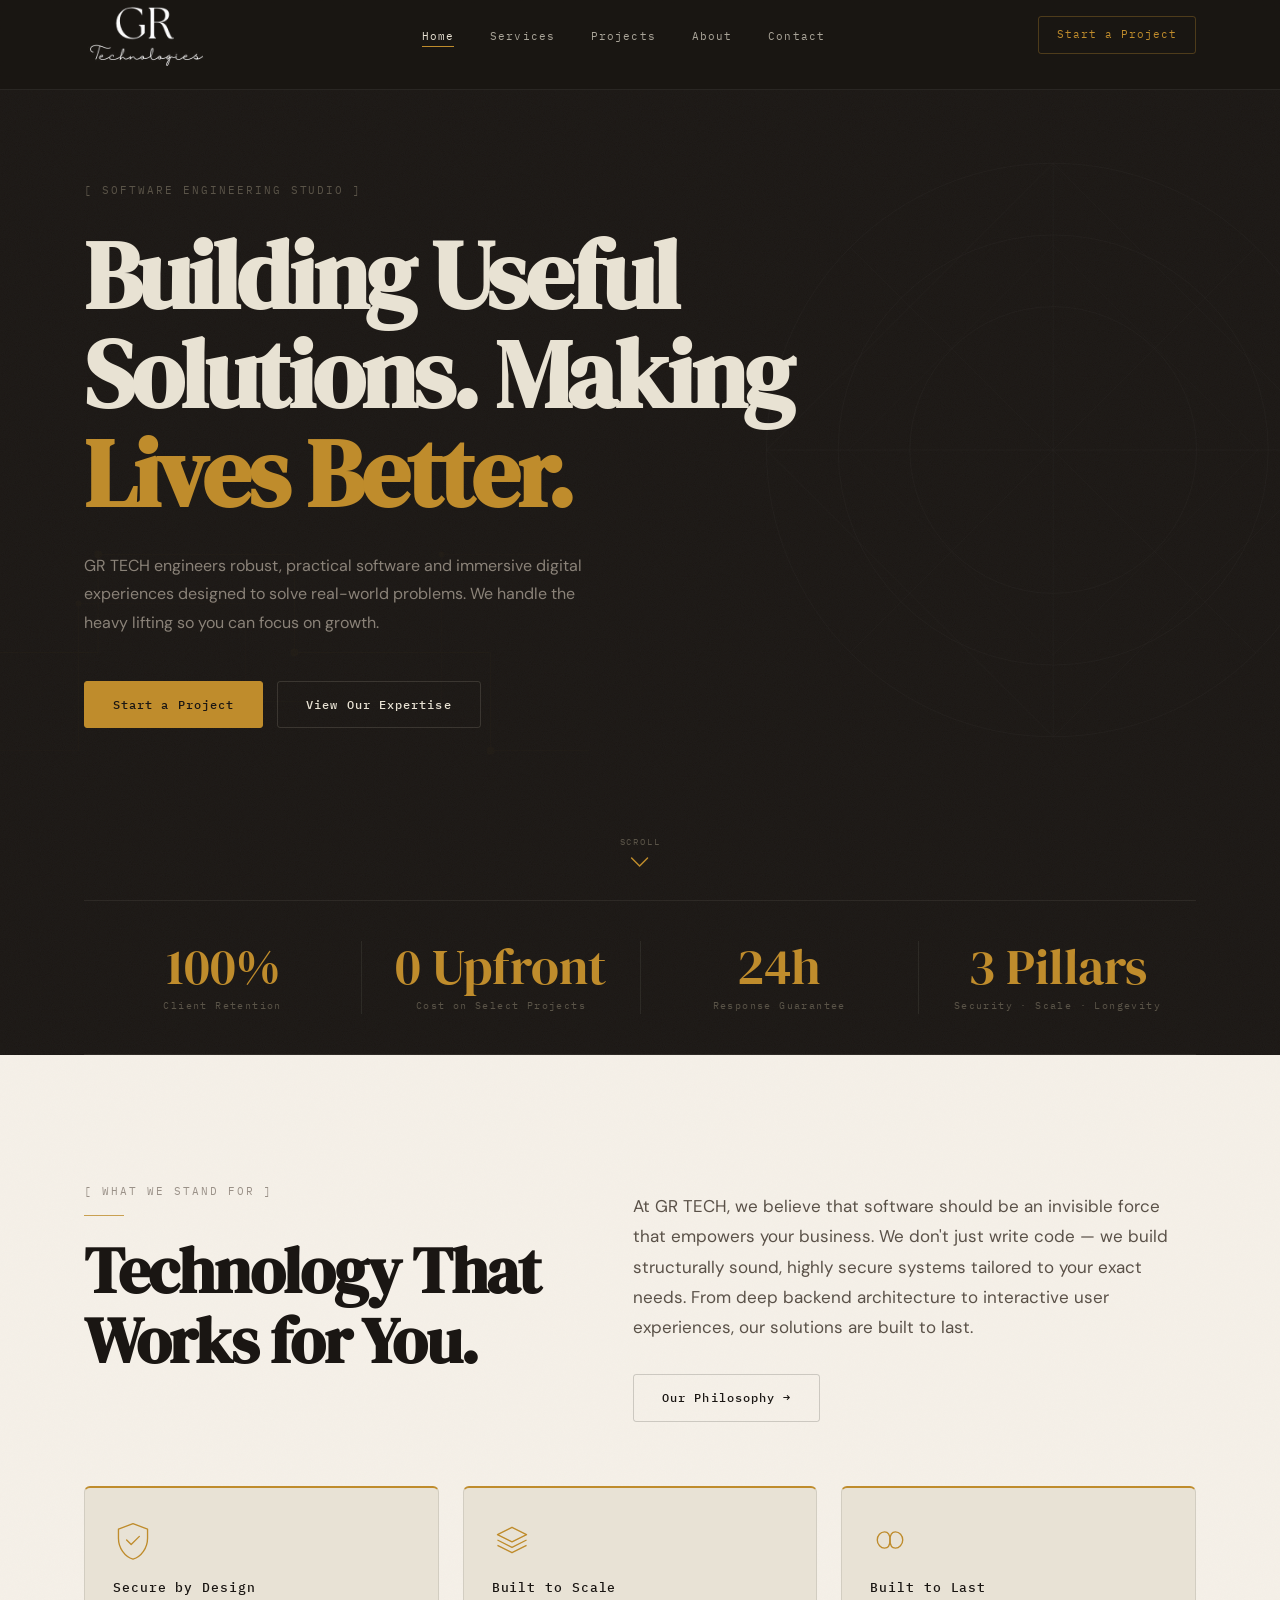
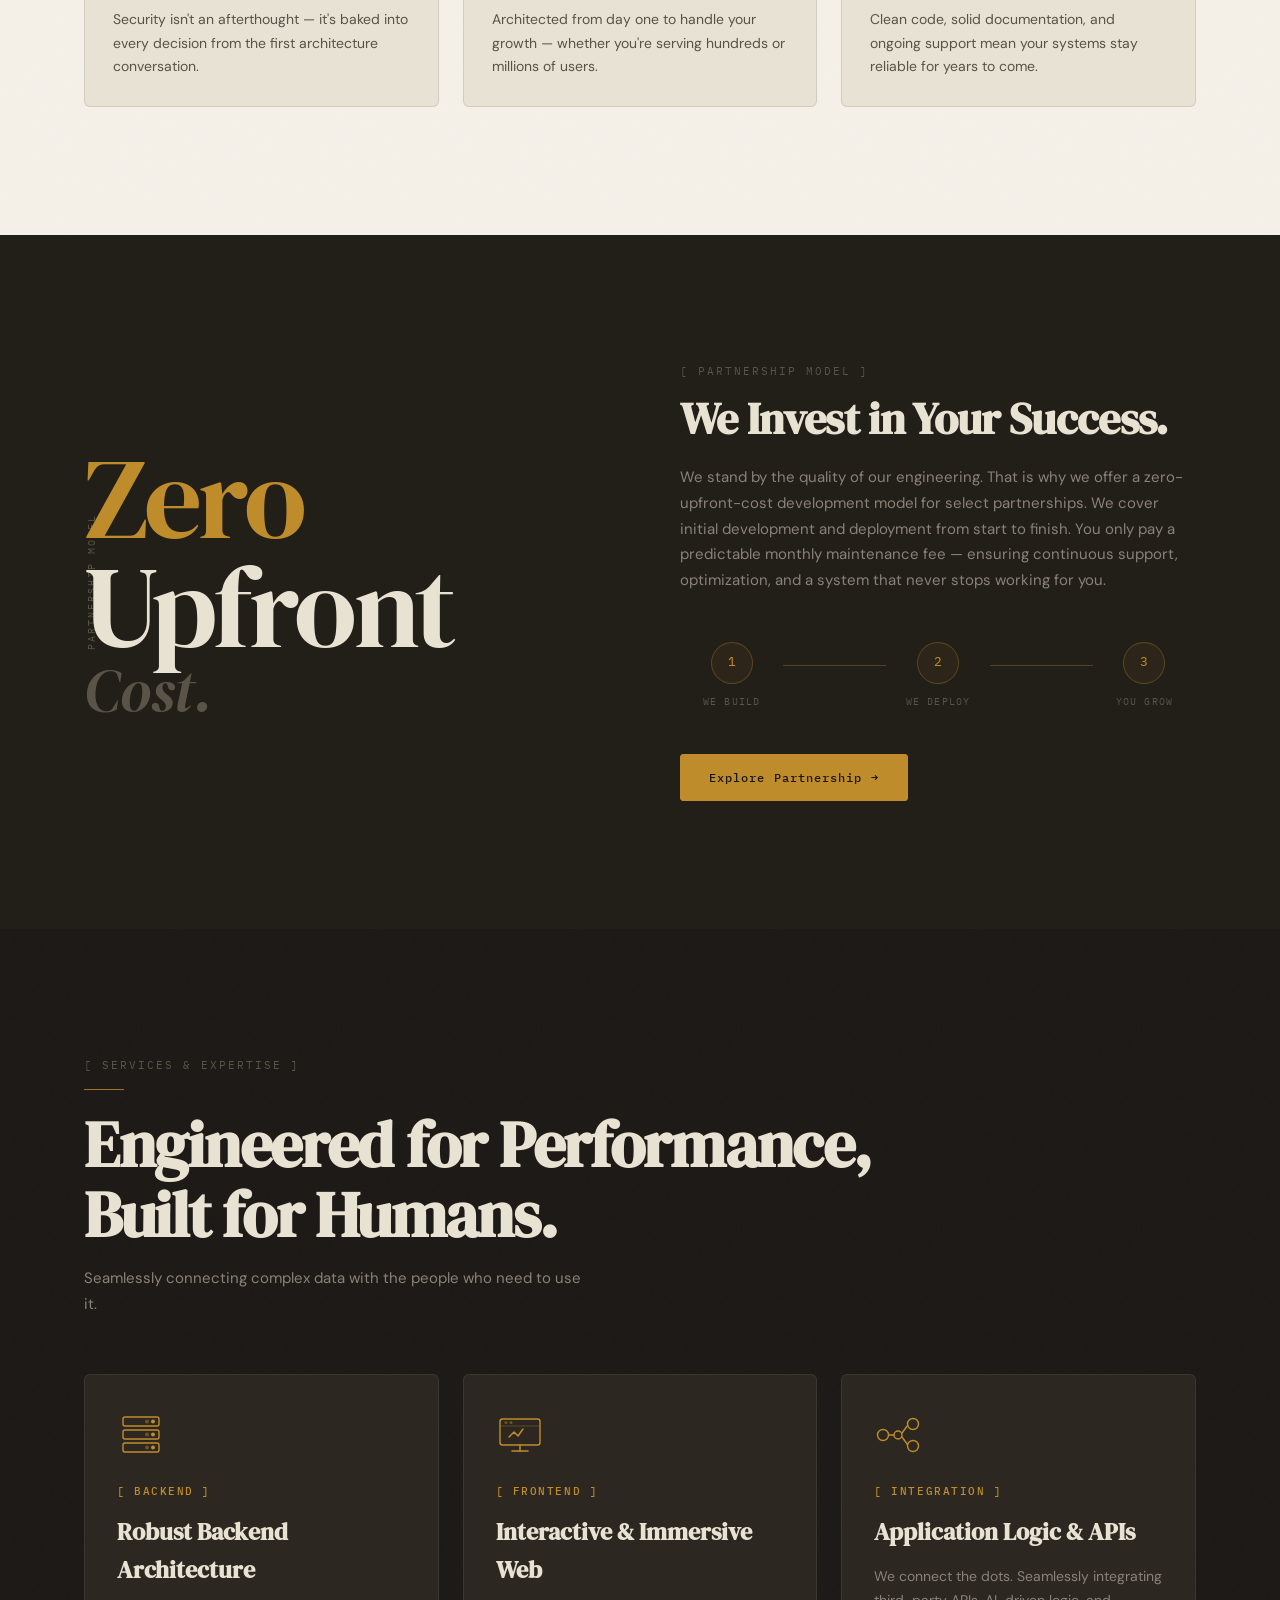
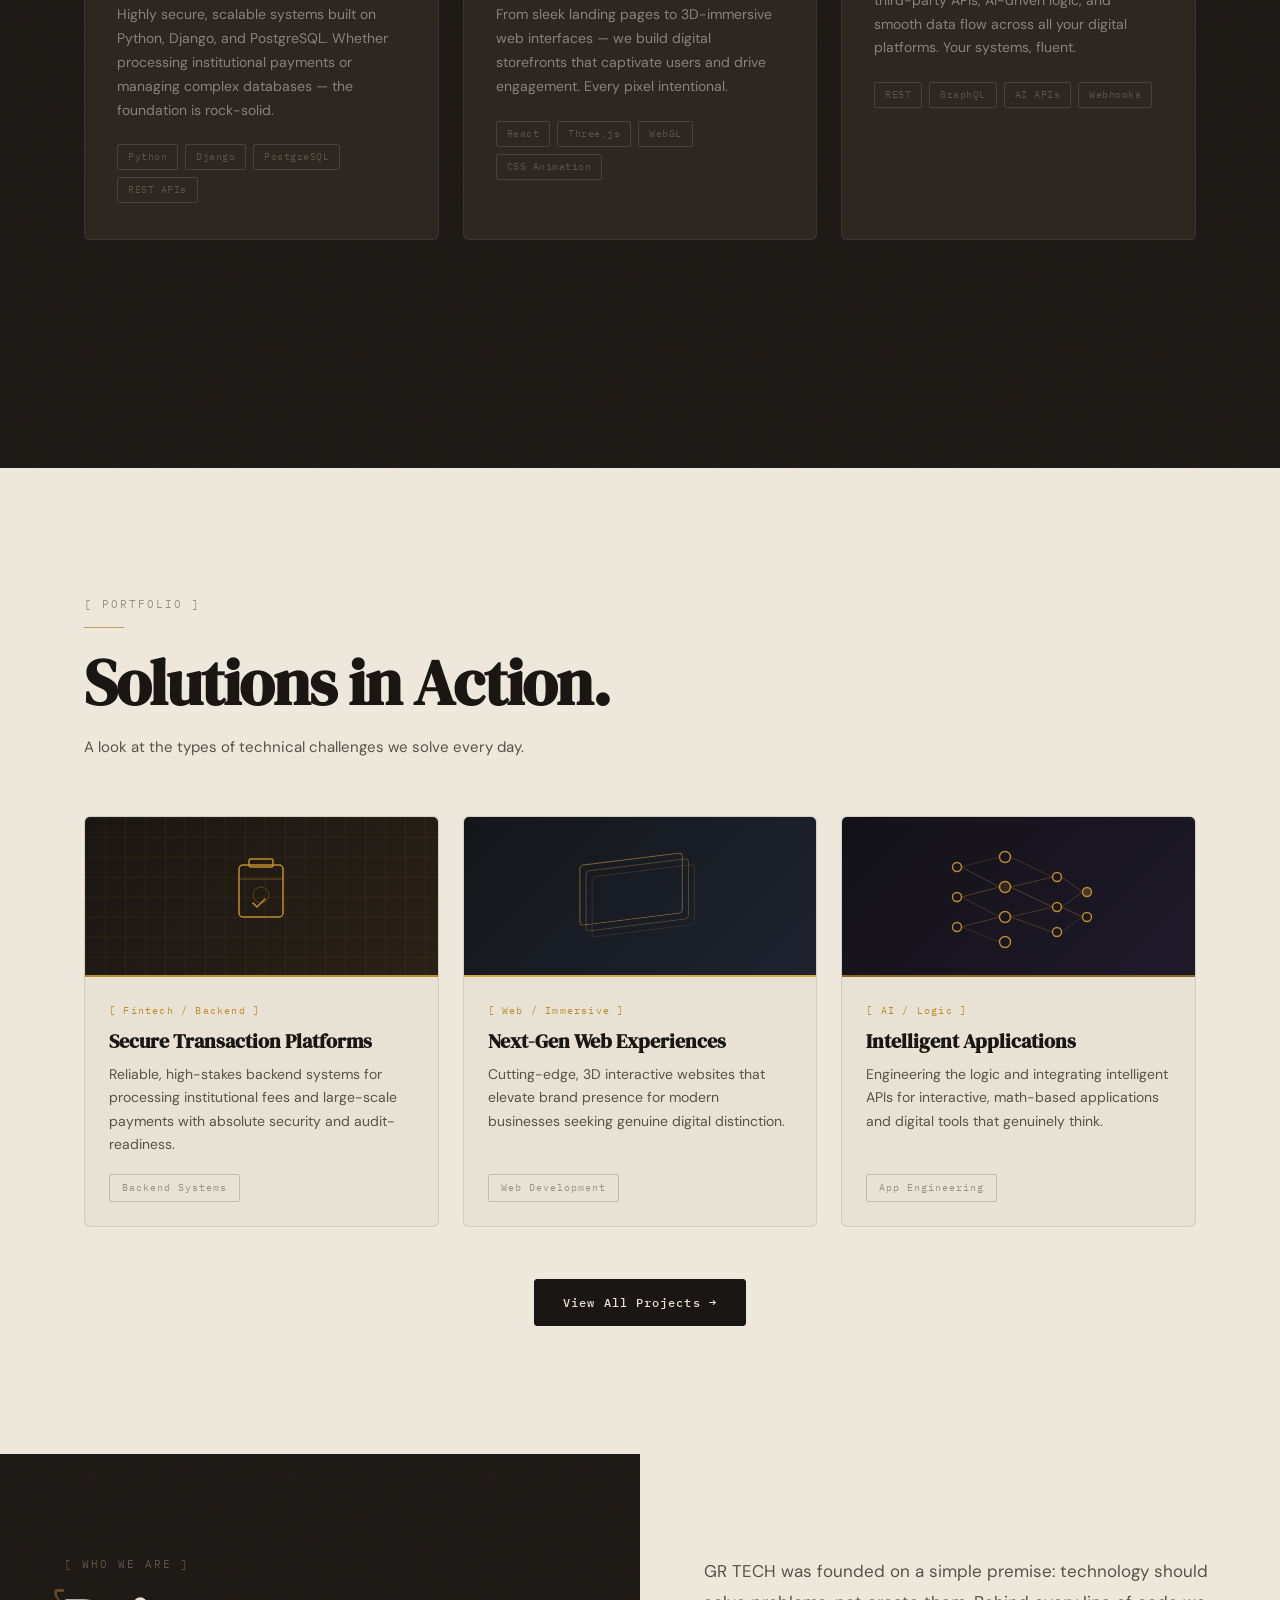
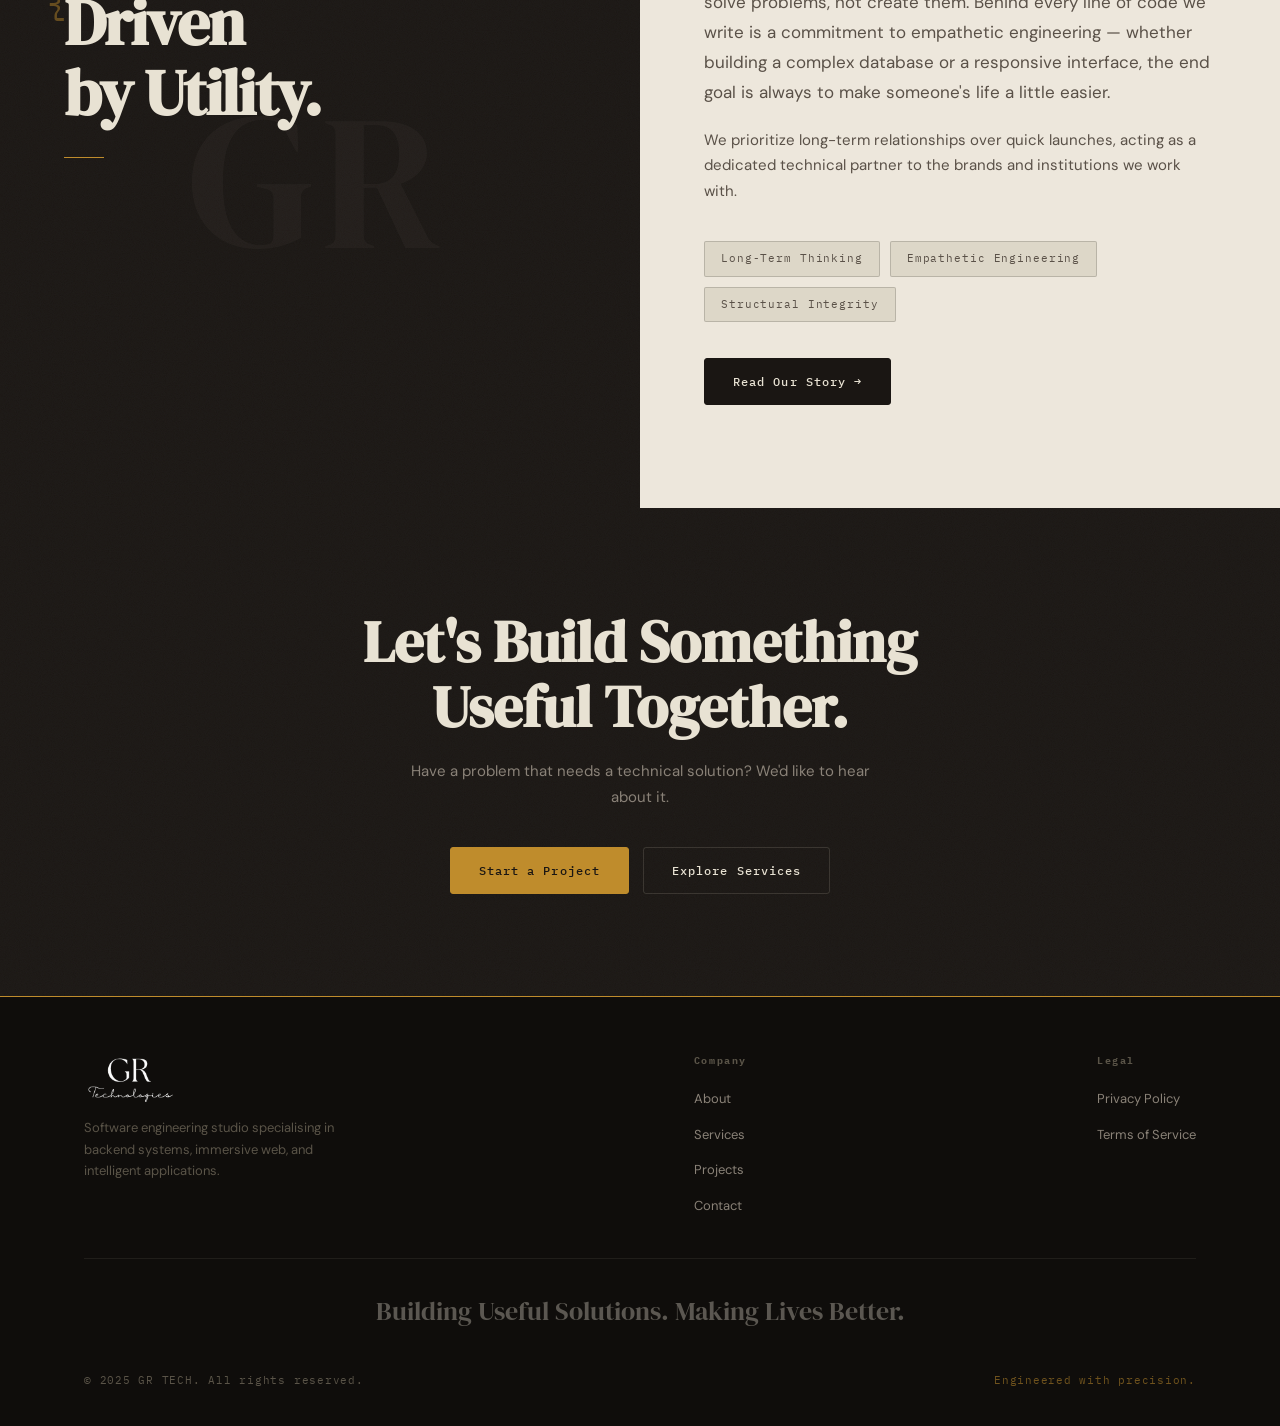
==== commit bb412c0f: "Fix nav transparency + logo colour switch on light/dark sections - Nav height increased to 90px (des" ====
--- a/index.html
+++ b/index.html
@@ -8,7 +8,7 @@
   <link rel="preconnect" href="https://fonts.googleapis.com" />
   <link rel="preconnect" href="https://fonts.gstatic.com" crossorigin />
   <link href="https://fonts.googleapis.com/css2?family=DM+Serif+Display:ital@0;1&family=IBM+Plex+Mono:wght@300;400;500&family=DM+Sans:ital,opsz,wght@0,9..40,300;0,9..40,400;0,9..40,500;0,9..40,600;1,9..40,300&display=swap" rel="stylesheet" />
-  <link rel="stylesheet" href="css/style.css" />
+  <link rel="stylesheet" href="css/style.css?v=4" />
 
   <style>
     /* ── Page-specific overrides ── */
--- a/css/style.css
+++ b/css/style.css
@@ -50,7 +50,7 @@
   --font-body:    'DM Sans', sans-serif;
 
   /* Layout */
-  --nav-height:   72px;
+  --nav-height:   90px;
   --max-width:    1240px;
   --pad-x:        clamp(20px, 5vw, 64px);
   --section-pad:  clamp(80px, 10vw, 140px);
@@ -416,10 +416,10 @@
   right: 0;
   z-index: 1000;
   height: var(--nav-height);
-  background: rgba(245, 240, 232, 0.0);
-  backdrop-filter: blur(0px);
-  -webkit-backdrop-filter: blur(0px);
-  border-bottom: 1px solid transparent;
+  background: rgba(26, 22, 19, 0.92);
+  backdrop-filter: blur(18px);
+  -webkit-backdrop-filter: blur(18px);
+  border-bottom: 1px solid rgba(255,255,255,0.07);
   transition: background 0.4s ease, border-color 0.4s ease, backdrop-filter 0.4s ease;
 }
 
@@ -467,7 +467,11 @@
 }
 
 #nav.light-mode .nav-logo img.nav-logo-mark {
-  filter: invert(1);
+  filter: invert(1) brightness(0.15);
+}
+
+.nav-logo img.nav-logo-mark {
+  transition: filter 0.4s ease;
 }
 
 #nav.light-mode .nav-logo {
@@ -1658,7 +1662,7 @@
 
 @media (max-width: 768px) {
   :root {
-    --nav-height: 60px;
+    --nav-height: 80px;
     --section-pad: 72px;
   }
 
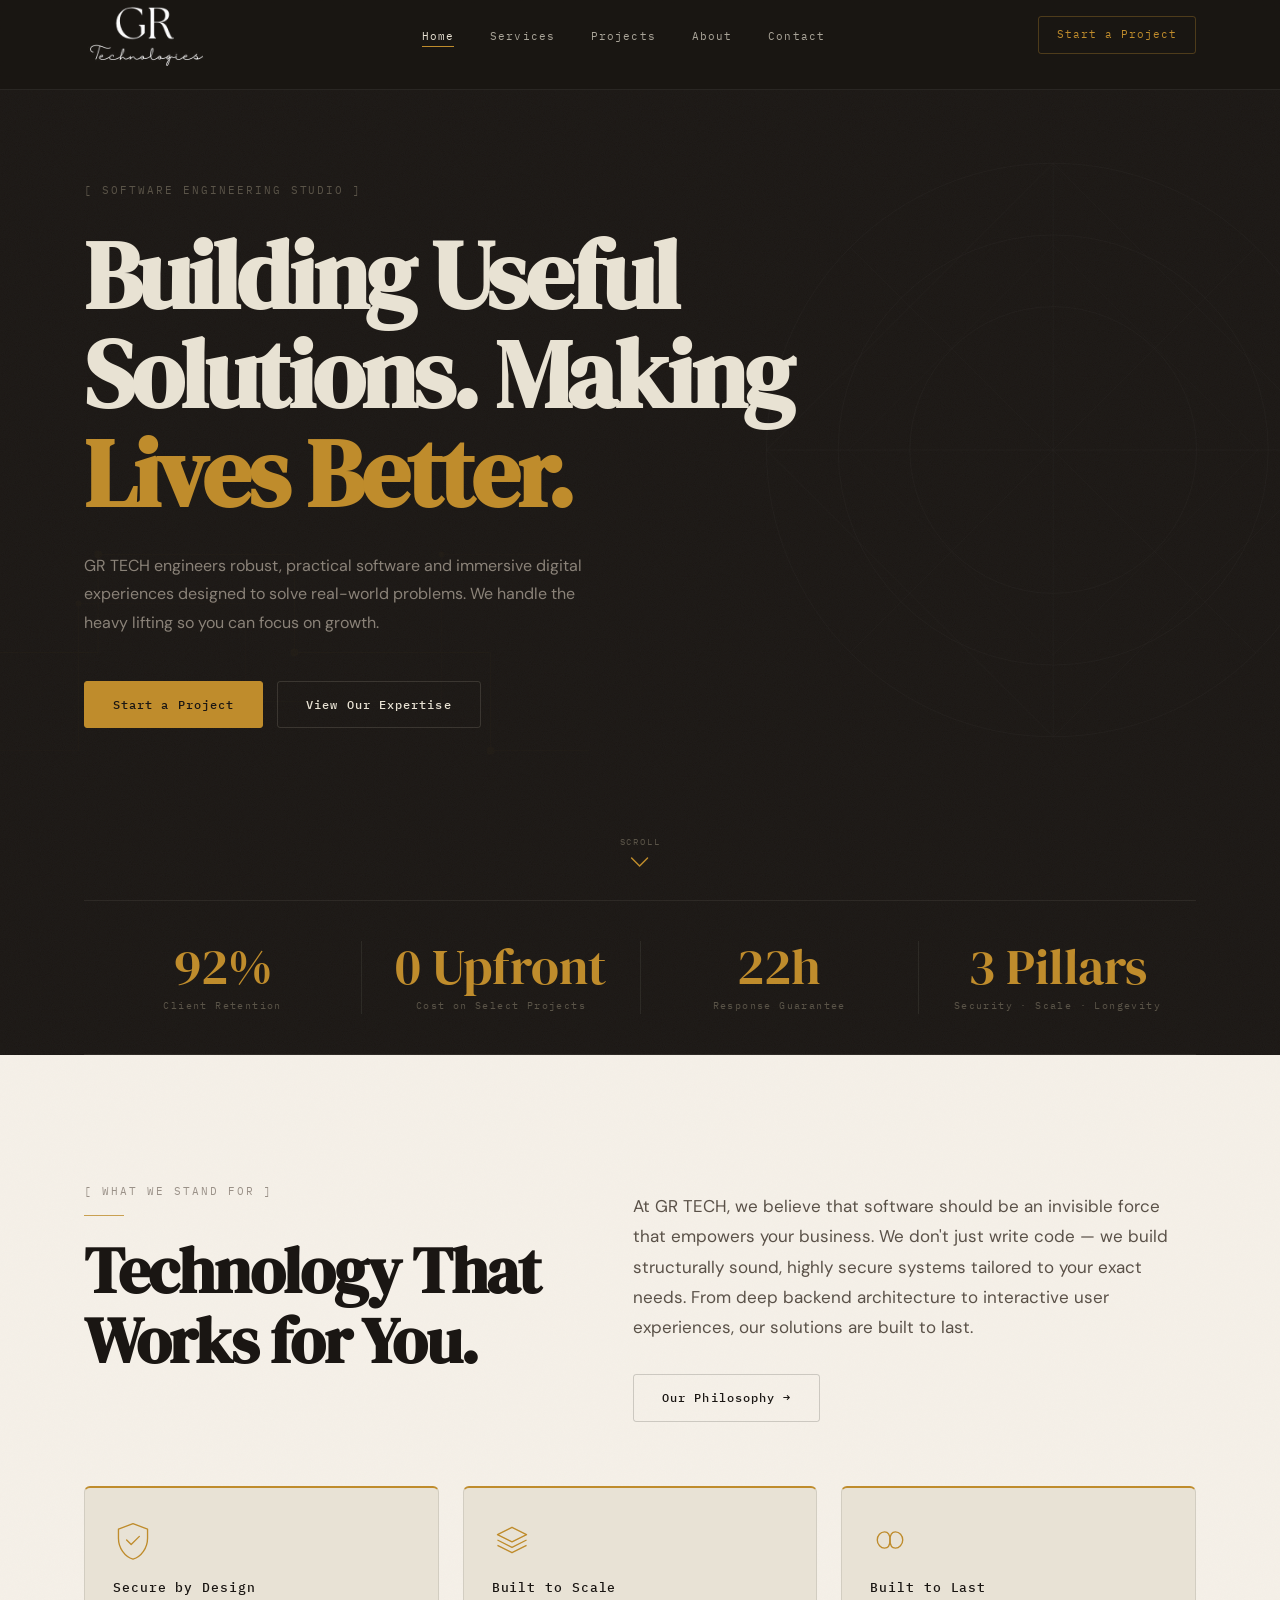
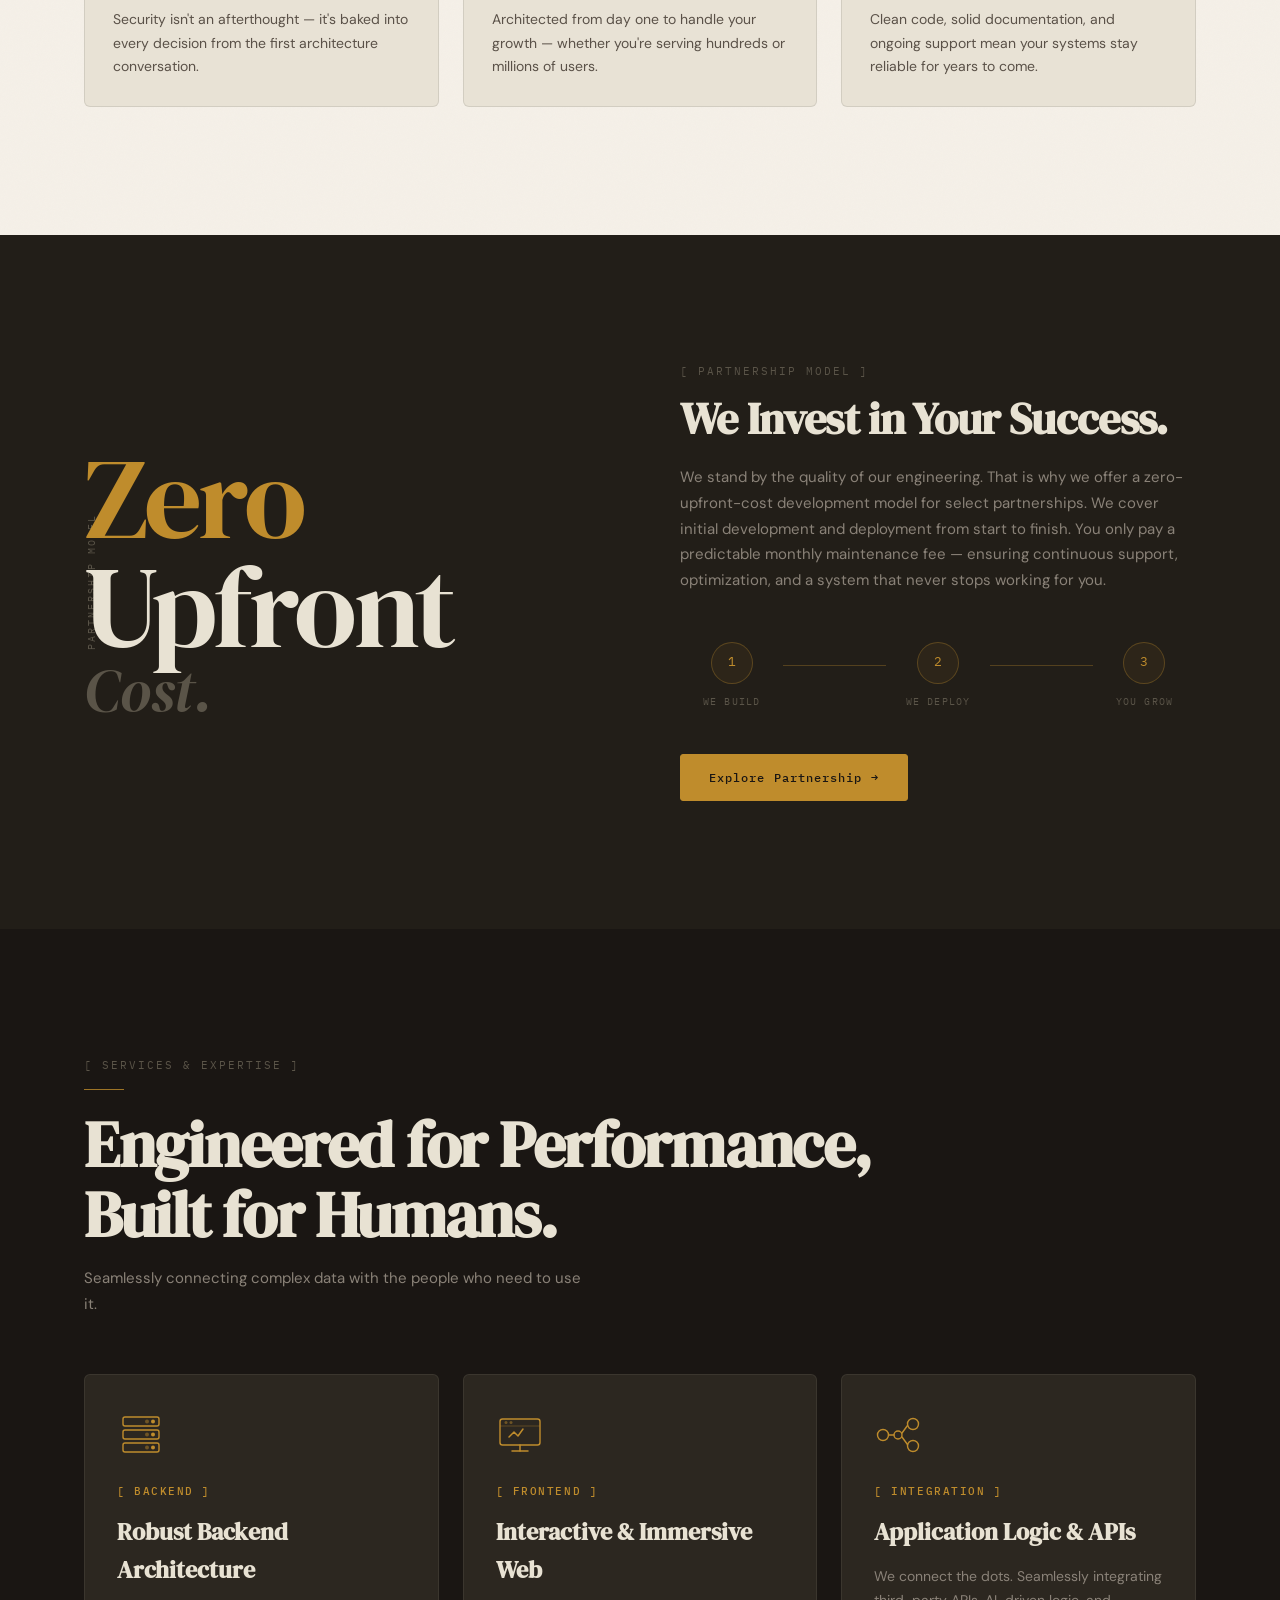
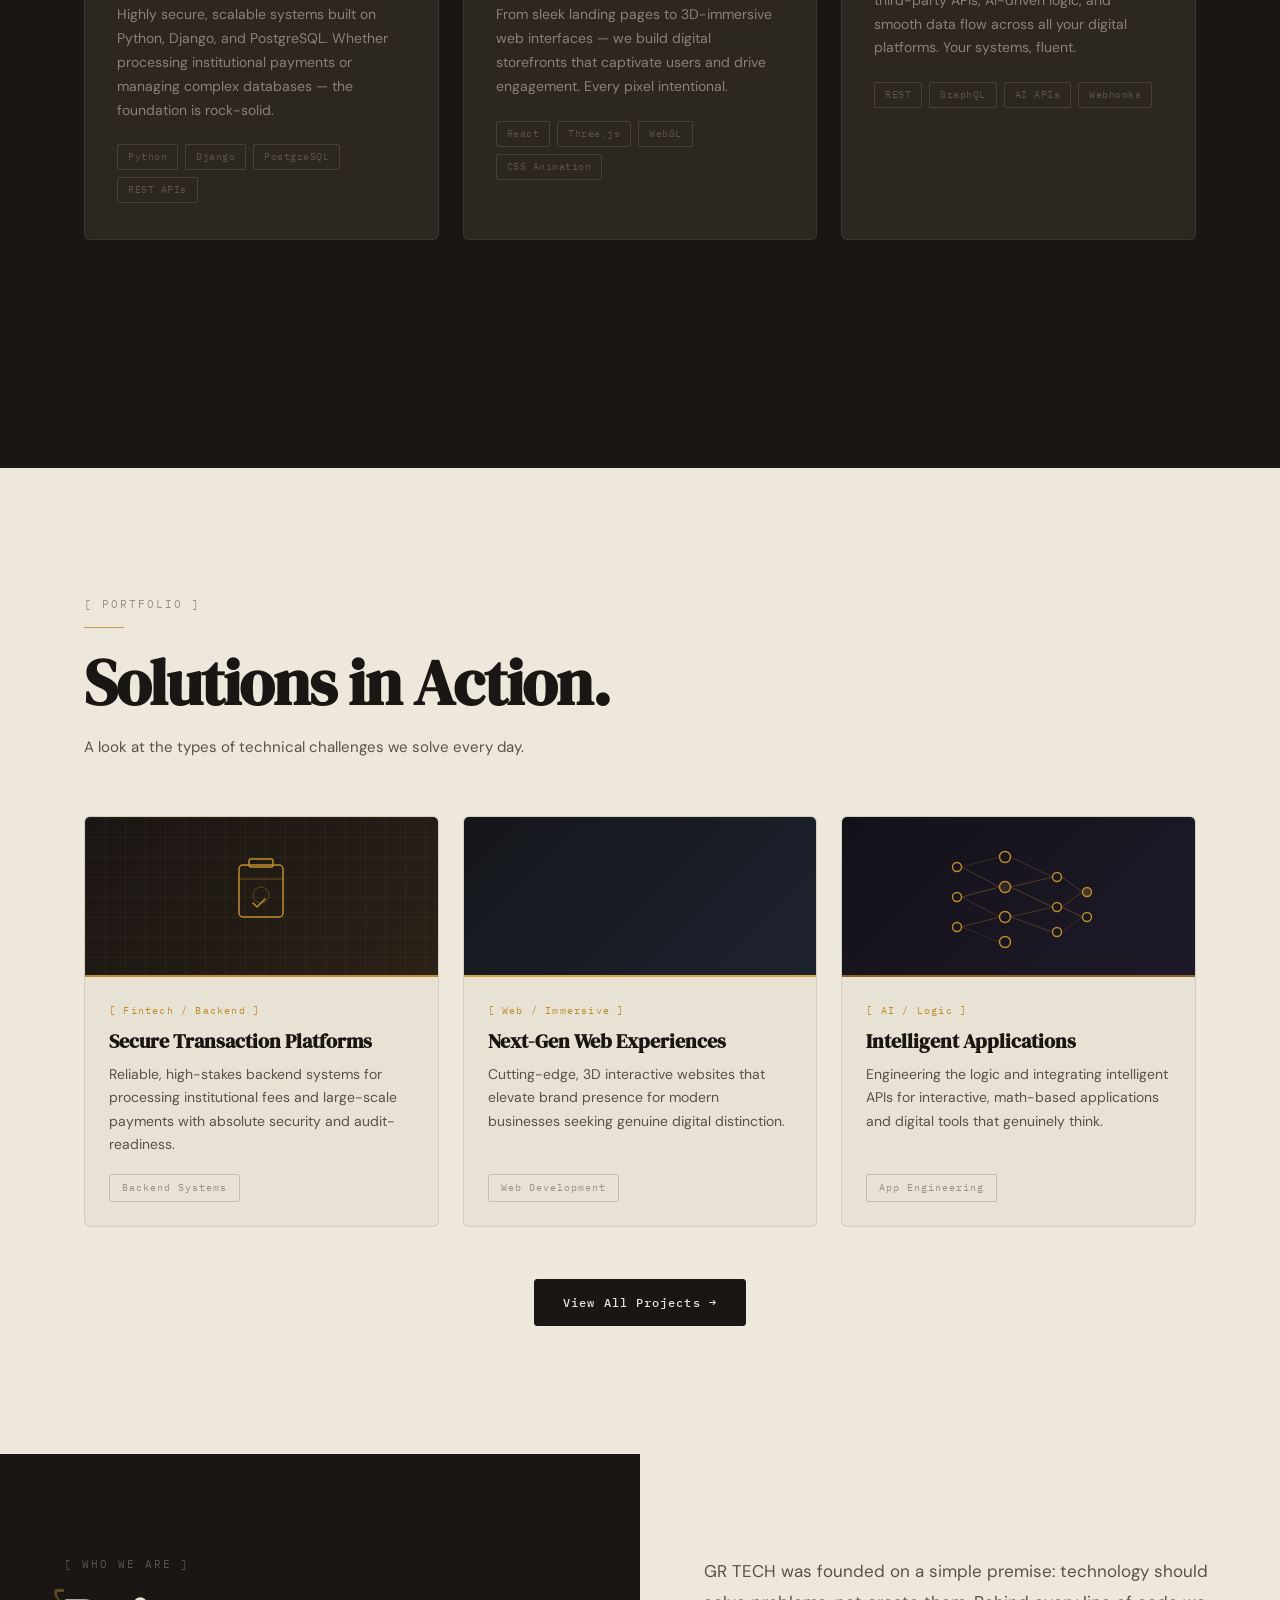
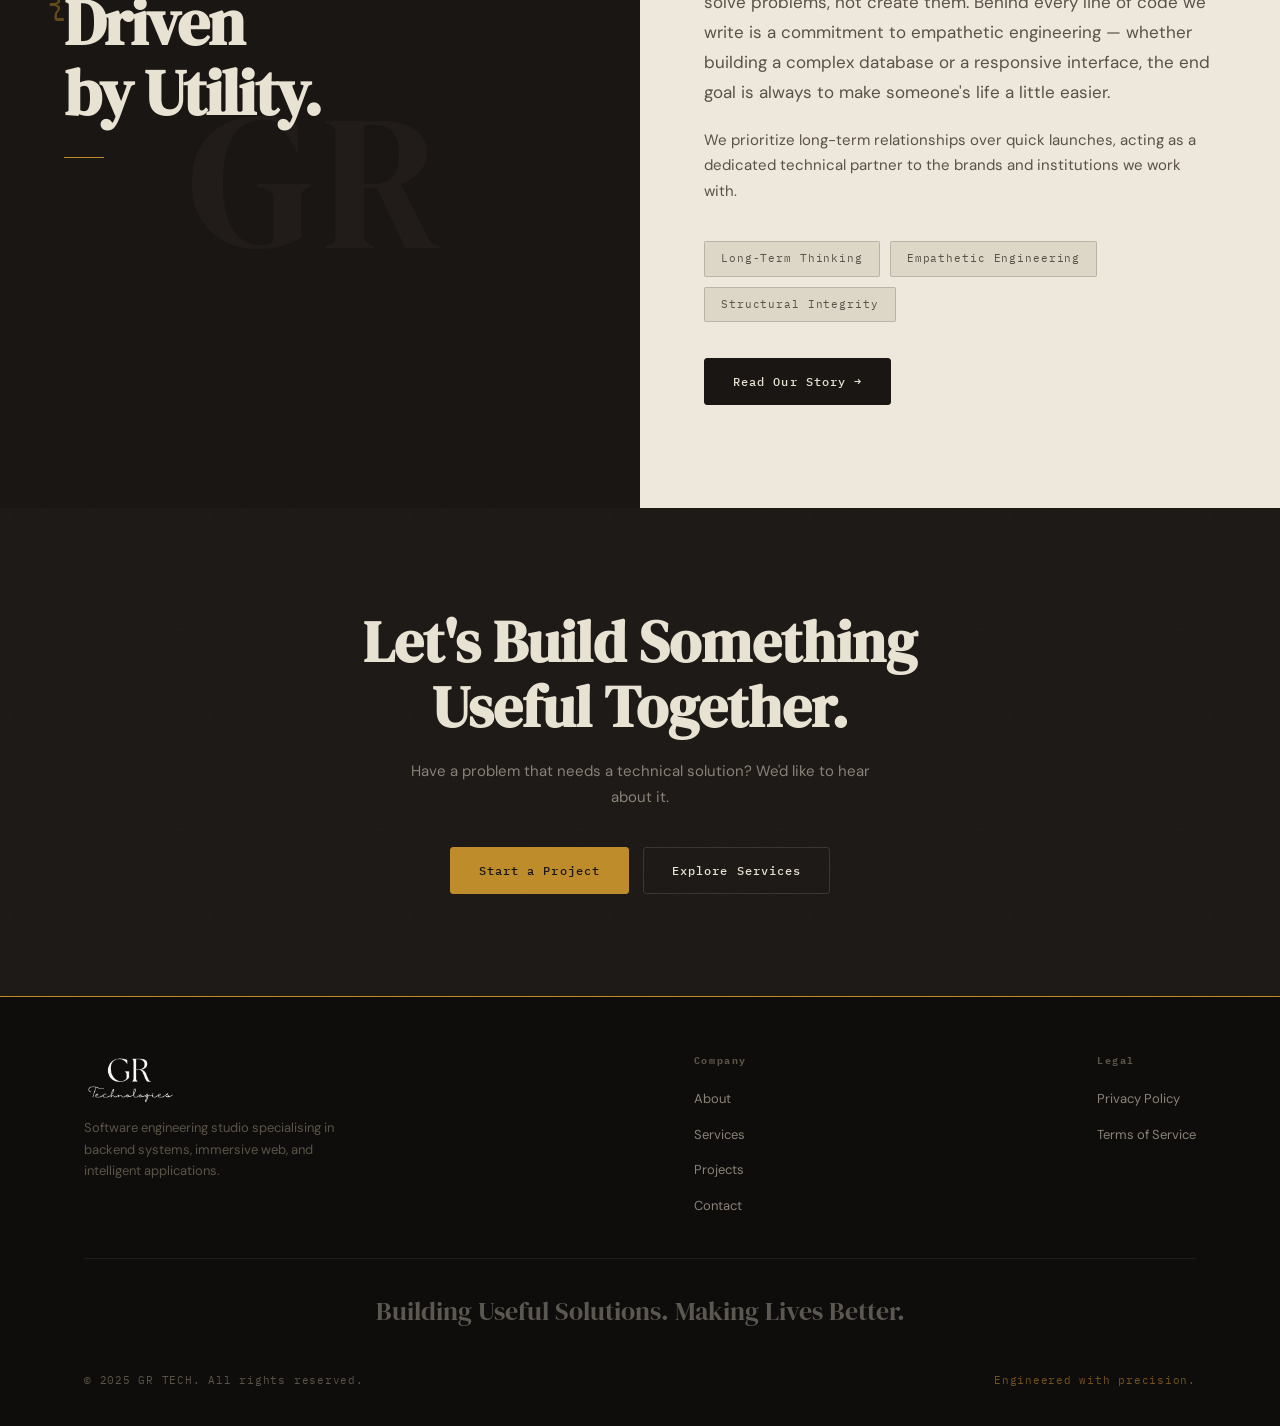
==== commit 4cdfca22: "Correct routes to clean URLs: /home /services /projects /about /contact - render.yaml: add explicit " ====
--- a/index.html
+++ b/index.html
@@ -8,7 +8,7 @@
   <link rel="preconnect" href="https://fonts.googleapis.com" />
   <link rel="preconnect" href="https://fonts.gstatic.com" crossorigin />
   <link href="https://fonts.googleapis.com/css2?family=DM+Serif+Display:ital@0;1&family=IBM+Plex+Mono:wght@300;400;500&family=DM+Sans:ital,opsz,wght@0,9..40,300;0,9..40,400;0,9..40,500;0,9..40,600;1,9..40,300&display=swap" rel="stylesheet" />
-  <link rel="stylesheet" href="css/style.css?v=4" />
+  <link rel="stylesheet" href="css/style.css?v=6" />
 
   <style>
     /* ── Page-specific overrides ── */
@@ -92,20 +92,20 @@
     <div class="container">
       <nav class="nav-inner" aria-label="Main navigation">
 
-        <a href="index.html" class="nav-logo" aria-label="GR TECH — home">
+        <a href="/home" class="nav-logo" aria-label="GR TECH — home">
           <img class="nav-logo-mark" src="assets/grtech-logo.png" alt="GR Technologies" style="height:70px;width:auto;display:block;" />
         </a>
 
         <ul class="nav-links" role="list">
           <li><a href="#home"     data-section="home">Home</a></li>
-          <li><a href="services.html">Services</a></li>
-          <li><a href="projects.html">Projects</a></li>
-          <li><a href="about.html">About</a></li>
-          <li><a href="contact.html">Contact</a></li>
+          <li><a href="/services">Services</a></li>
+          <li><a href="/projects">Projects</a></li>
+          <li><a href="/about">About</a></li>
+          <li><a href="/contact">Contact</a></li>
         </ul>
 
         <div class="nav-right">
-          <a href="contact.html" class="btn-nav">Start a Project</a>
+          <a href="/contact" class="btn-nav">Start a Project</a>
           <button class="hamburger" id="hamburger" aria-label="Toggle menu" aria-expanded="false" aria-controls="mobile-menu">
             <span></span><span></span><span></span>
           </button>
@@ -118,11 +118,11 @@
   <!-- Mobile menu -->
   <div class="mobile-menu" id="mobile-menu" role="dialog" aria-label="Mobile navigation">
     <a href="#home"         class="mobile-link">Home</a>
-    <a href="services.html" class="mobile-link">Services</a>
-    <a href="projects.html" class="mobile-link">Projects</a>
-    <a href="about.html"    class="mobile-link">About</a>
-    <a href="contact.html"  class="mobile-link">Contact</a>
-    <a href="contact.html"  class="btn btn-gold" style="margin-top:8px;">Start a Project</a>
+    <a href="/services" class="mobile-link">Services</a>
+    <a href="/projects" class="mobile-link">Projects</a>
+    <a href="/about"    class="mobile-link">About</a>
+    <a href="/contact"  class="mobile-link">Contact</a>
+    <a href="/contact"  class="btn btn-gold" style="margin-top:8px;">Start a Project</a>
   </div>
 
 
@@ -173,8 +173,8 @@
           </p>
 
           <div class="hero-ctas fade-up">
-            <a href="contact.html"  class="btn btn-gold">Start a Project</a>
-            <a href="services.html" class="btn btn-outline-dark">View Our Expertise</a>
+            <a href="/contact"  class="btn btn-gold">Start a Project</a>
+            <a href="/services" class="btn btn-outline-dark">View Our Expertise</a>
           </div>
 
         </div>
@@ -236,7 +236,7 @@
             <p class="body-lg text-mid">
               At GR TECH, we believe that software should be an invisible force that empowers your business. We don't just write code — we build structurally sound, highly secure systems tailored to your exact needs. From deep backend architecture to interactive user experiences, our solutions are built to last.
             </p>
-            <a href="about.html" class="btn btn-outline-lt" style="margin-top:32px;">Our Philosophy →</a>
+            <a href="/about" class="btn btn-outline-lt" style="margin-top:32px;">Our Philosophy →</a>
           </div>
         </div>
 
@@ -327,7 +327,7 @@
               </div>
             </div>
 
-            <a href="contact.html" class="btn btn-gold fade-up" style="margin-top:44px;">Explore Partnership →</a>
+            <a href="/contact" class="btn btn-gold fade-up" style="margin-top:44px;">Explore Partnership →</a>
           </div>
 
         </div>
@@ -429,7 +429,7 @@
         </div>
 
         <div style="text-align:center; margin-top:52px;">
-          <a href="services.html" class="btn btn-outline-dark fade-up">See Full Service Details →</a>
+          <a href="/services" class="btn btn-outline-dark fade-up">See Full Service Details →</a>
         </div>
 
       </div>
@@ -548,7 +548,7 @@
         </div>
 
         <div style="text-align:center; margin-top:52px;">
-          <a href="projects.html" class="btn btn-dark fade-up">View All Projects →</a>
+          <a href="/projects" class="btn btn-dark fade-up">View All Projects →</a>
         </div>
 
       </div>
@@ -589,7 +589,7 @@
             <span class="philosophy-pill-lt">Empathetic Engineering</span>
             <span class="philosophy-pill-lt">Structural Integrity</span>
           </div>
-          <a href="about.html" class="btn btn-dark fade-up">Read Our Story →</a>
+          <a href="/about" class="btn btn-dark fade-up">Read Our Story →</a>
         </div>
       </div>
 
@@ -604,8 +604,8 @@
         <h2 class="fade-up">Let's Build Something<br>Useful Together.</h2>
         <p class="fade-up">Have a problem that needs a technical solution? We'd like to hear about it.</p>
         <div class="cta-btns fade-up">
-          <a href="contact.html"  class="btn btn-gold">Start a Project</a>
-          <a href="services.html" class="btn btn-outline-dark">Explore Services</a>
+          <a href="/contact"  class="btn btn-gold">Start a Project</a>
+          <a href="/services" class="btn btn-outline-dark">Explore Services</a>
         </div>
       </div>
     </div>
@@ -621,7 +621,7 @@
 
       <div class="footer-top">
         <div>
-          <a href="index.html" class="footer-logo" aria-label="GR TECH home">
+          <a href="/home" class="footer-logo" aria-label="GR TECH home">
             <img src="assets/grtech-logo.png" alt="GR Technologies" style="height:52px;width:auto;display:block;" />
           </a>
           <p class="footer-desc">Software engineering studio specialising in backend systems, immersive web, and intelligent applications.</p>
@@ -630,10 +630,10 @@
         <nav class="footer-col" aria-label="Company">
           <h5>Company</h5>
           <ul>
-            <li><a href="about.html">About</a></li>
-            <li><a href="services.html">Services</a></li>
-            <li><a href="projects.html">Projects</a></li>
-            <li><a href="contact.html">Contact</a></li>
+            <li><a href="/about">About</a></li>
+            <li><a href="/services">Services</a></li>
+            <li><a href="/projects">Projects</a></li>
+            <li><a href="/contact">Contact</a></li>
           </ul>
         </nav>
 
--- a/css/style.css
+++ b/css/style.css
@@ -550,8 +550,8 @@
 
 .hamburger span {
   display: block;
-  width: 22px;
-  height: 1px;
+  width: 16px;
+  height: 1.5px;
   background: var(--text-inv);
   transition: all 0.3s ease;
   transform-origin: center;
@@ -1645,11 +1645,17 @@
 /* ——————————————————————————————————
    29. RESPONSIVE BREAKPOINTS
 —————————————————————————————————— */
+
+/* ── Large tablet (≤1024px) ── */
 @media (max-width: 1024px) {
   .grid-4 {
     grid-template-columns: repeat(2, 1fr);
   }
 
+  .grid-2-asym {
+    gap: 48px;
+  }
+
   .about-teaser {
     grid-template-columns: 1fr;
   }
@@ -1660,27 +1666,58 @@
   }
 }
 
+/* ── Mobile (≤768px) ── */
 @media (max-width: 768px) {
   :root {
-    --nav-height: 80px;
-    --section-pad: 72px;
-  }
-
+    --nav-height: 72px;
+    --section-pad: 64px;
+  }
+
+  /* Nav: hide desktop links, show hamburger */
   .nav-links,
   .nav-right .btn-nav {
     display: none;
   }
 
-  .hamburger { display: flex; }
-
+  .hamburger {
+    display: flex;
+    padding: 6px;
+  }
+
+  /* Override inline height:70px on nav logo */
+  .nav-logo img.nav-logo-mark {
+    height: 44px !important;
+  }
+
+  /* Hide large decorative geo to prevent overflow */
+  .hero-geo { display: none; }
+
+  /* Hero: fill visible viewport height (svh = safe on iOS) */
+  .home-hero {
+    min-height: 100vh;
+    min-height: 100svh;
+  }
+
+  /* Grids: all single column */
   .grid-2,
   .grid-2-asym,
   .grid-3,
   .proj-grid {
     grid-template-columns: 1fr;
-    gap: 20px;
-  }
-
+    gap: 24px;
+  }
+
+  /* Override any inline gap values */
+  .grid-2      { gap: 36px !important; }
+  .grid-2-asym { gap: 28px !important; }
+
+  /* Neutralise inline position:sticky on grid children */
+  .grid-2-asym > * {
+    position: relative !important;
+    top: auto !important;
+  }
+
+  /* Stats: 2×2 grid */
   .stat-bar-inner {
     flex-wrap: wrap;
     gap: 0;
@@ -1690,12 +1727,19 @@
     flex: 0 0 50%;
     border-right: none;
     border-bottom: 1px solid var(--border-dk);
-    padding: 28px 0;
-  }
-
-  .stat-item:nth-child(odd) { border-right: 1px solid var(--border-dk); }
-  .stat-item:last-child { border-bottom: none; }
-
+    padding: 24px 12px;
+  }
+
+  .stat-item:nth-child(odd)             { border-right: 1px solid var(--border-dk); }
+  .stat-item:nth-child(3),
+  .stat-item:nth-child(4)               { border-bottom: none; }
+  .stat-item:last-child                 { border-bottom: none; border-right: none; }
+
+  /* Partnership */
+  .partnership-vert-label { display: none; }
+  .partnership-big        { font-size: clamp(44px, 12vw, 80px) !important; }
+
+  /* Process steps: vertical layout */
   .steps {
     flex-direction: column;
     align-items: flex-start;
@@ -1709,6 +1753,9 @@
     margin-left: 20px;
   }
 
+  .process-num { font-size: 40px; width: 44px; }
+
+  /* CTA buttons: full width */
   .hero-ctas,
   .cta-btns {
     flex-direction: column;
@@ -1718,15 +1765,31 @@
   .hero-ctas .btn,
   .cta-btns .btn {
     justify-content: center;
-  }
-
+    text-align: center;
+  }
+
+  /* About decorative bracket clips on narrow screens */
+  .about-bracket { display: none; }
+
+  .about-teaser-left,
+  .about-teaser-right {
+    padding: 52px 24px;
+  }
+
+  /* Section headers: tighter on mobile */
+  .section-header { margin-bottom: 40px; }
+
+  /* Page hero (inner pages) */
+  .page-hero { min-height: 42vh; }
+
+  /* Project filter tabs */
+  .filter-tabs { gap: 6px; }
+
+  /* Footer */
   .footer-top {
     flex-direction: column;
-  }
-
-  .partnership-vert-label { display: none; }
-
-  .filter-tabs { gap: 6px; }
+    gap: 28px;
+  }
 
   .footer-bottom {
     flex-direction: column;
@@ -1734,11 +1797,61 @@
     gap: 6px;
   }
 
-  .process-num { font-size: 40px; width: 44px; }
-
-  .page-hero { min-height: 44vh; }
-}
-
+  /* iOS: prevent auto-zoom on input focus (needs ≥16px) */
+  .form-input,
+  .form-select,
+  .form-textarea,
+  .form-input-inv,
+  .form-select-inv,
+  .form-textarea-inv {
+    font-size: 16px;
+  }
+}
+
+/* ── Small mobile (≤480px) ── */
 @media (max-width: 480px) {
+  :root {
+    --nav-height: 64px;
+    --section-pad: 52px;
+  }
+
+  /* Further reduce logo on very small screens */
+  .nav-logo img.nav-logo-mark {
+    height: 36px !important;
+  }
+
+  /* Grid-4 to single column */
   .grid-4 { grid-template-columns: 1fr; }
-}
+
+  /* Stats: 1 per row */
+  .stat-item {
+    flex: 0 0 100%;
+    border-right: none !important;
+    border-bottom: 1px solid var(--border-dk) !important;
+    padding: 20px 0;
+  }
+  .stat-item:last-child { border-bottom: none !important; }
+
+  /* Prevent long words from overflowing headings */
+  .display-xl,
+  .display-lg,
+  .display-md,
+  .hero-h1,
+  .cta-strip h2,
+  .page-hero h1 {
+    word-break: break-word;
+    overflow-wrap: break-word;
+  }
+
+  /* Tighter section headers */
+  .section-header { margin-bottom: 28px; }
+
+  /* About teaser: tighter padding */
+  .about-teaser-left,
+  .about-teaser-right {
+    padding: 48px 20px;
+  }
+
+  /* Process steps: tighter gap */
+  .process-step { gap: 16px; }
+}
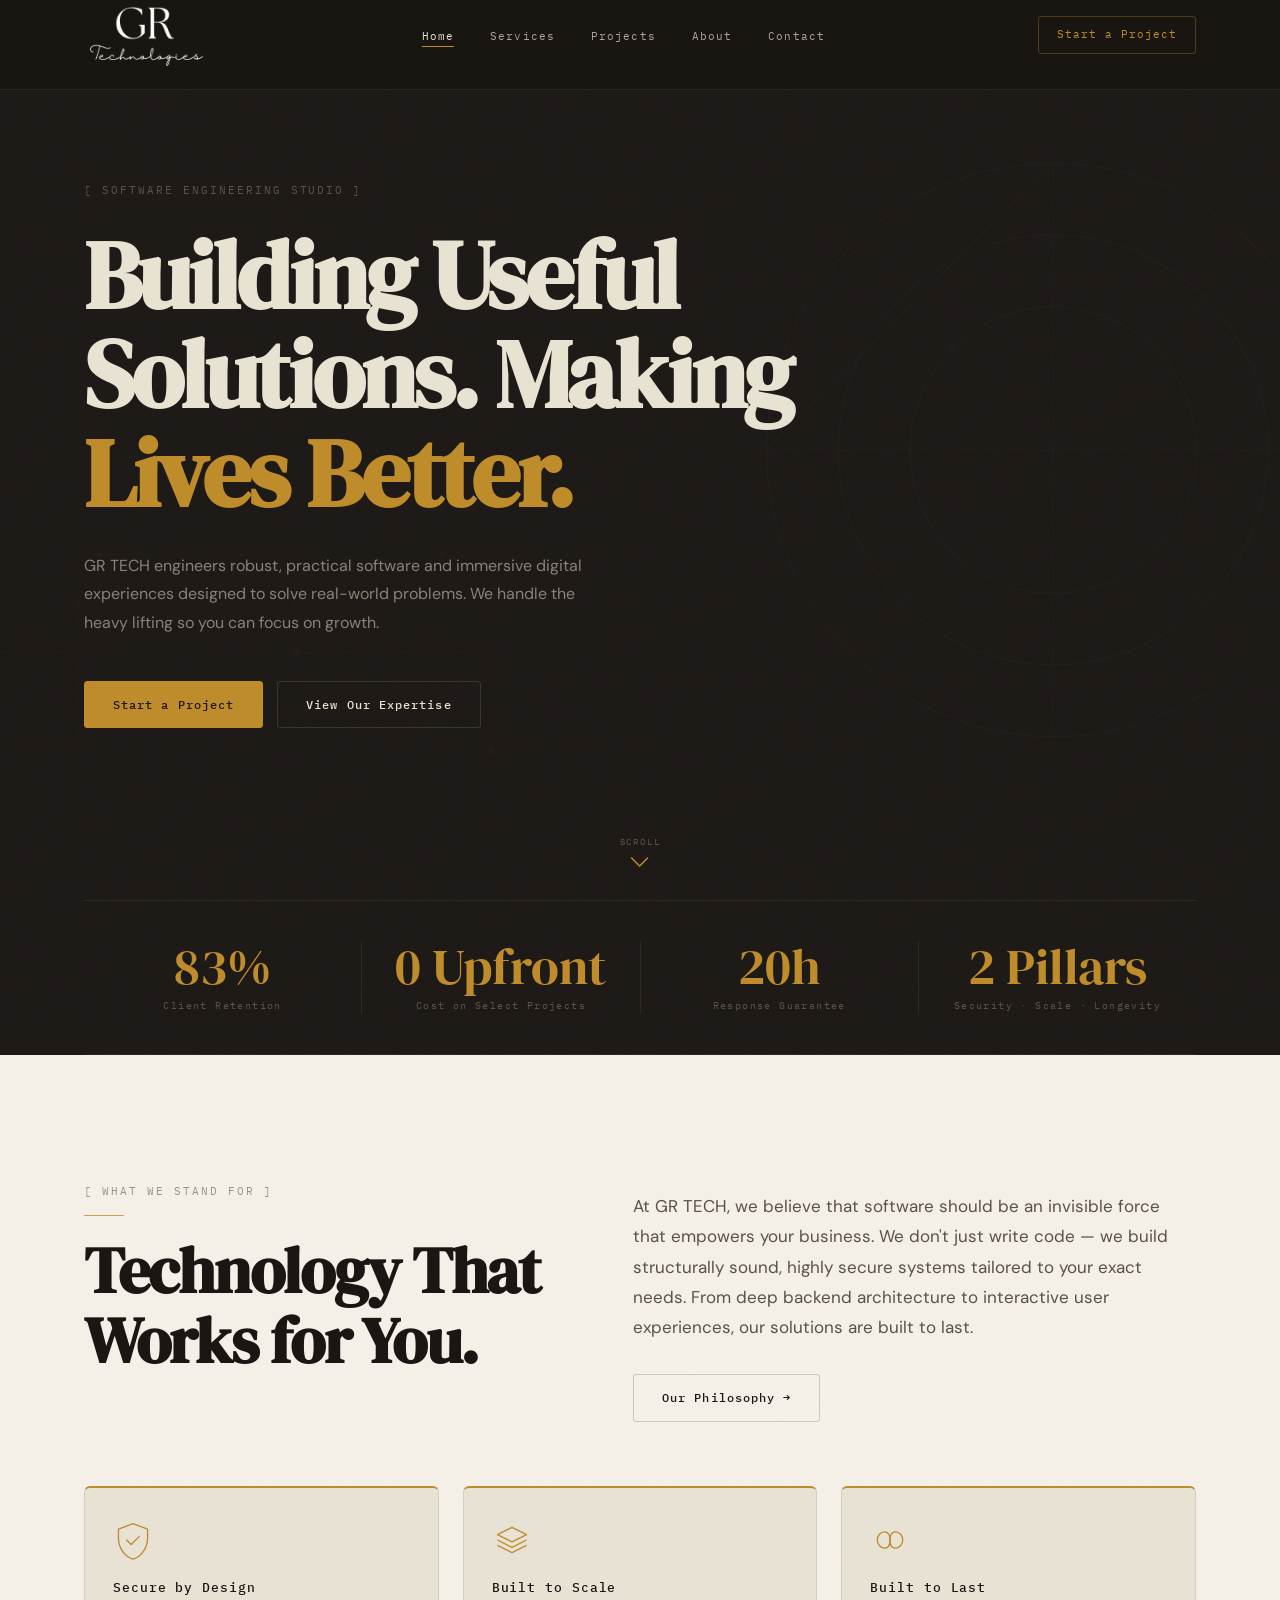
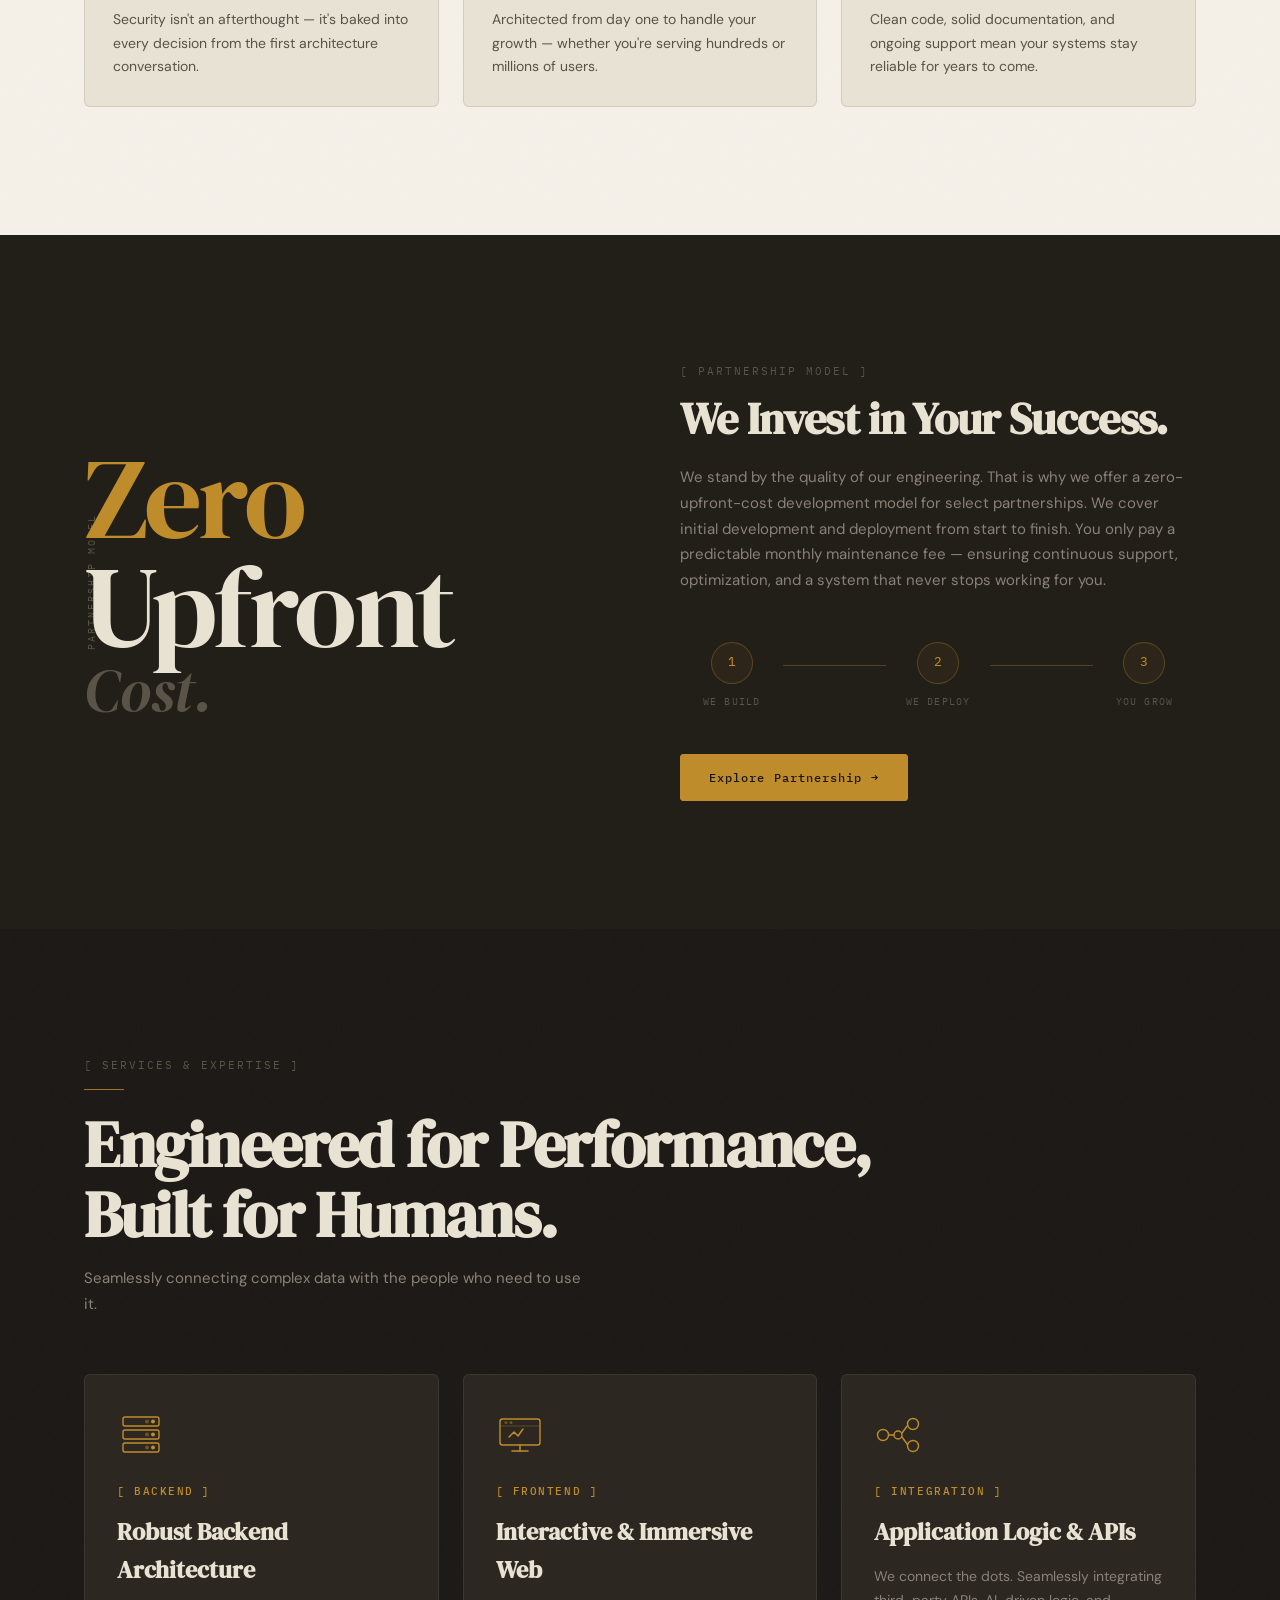
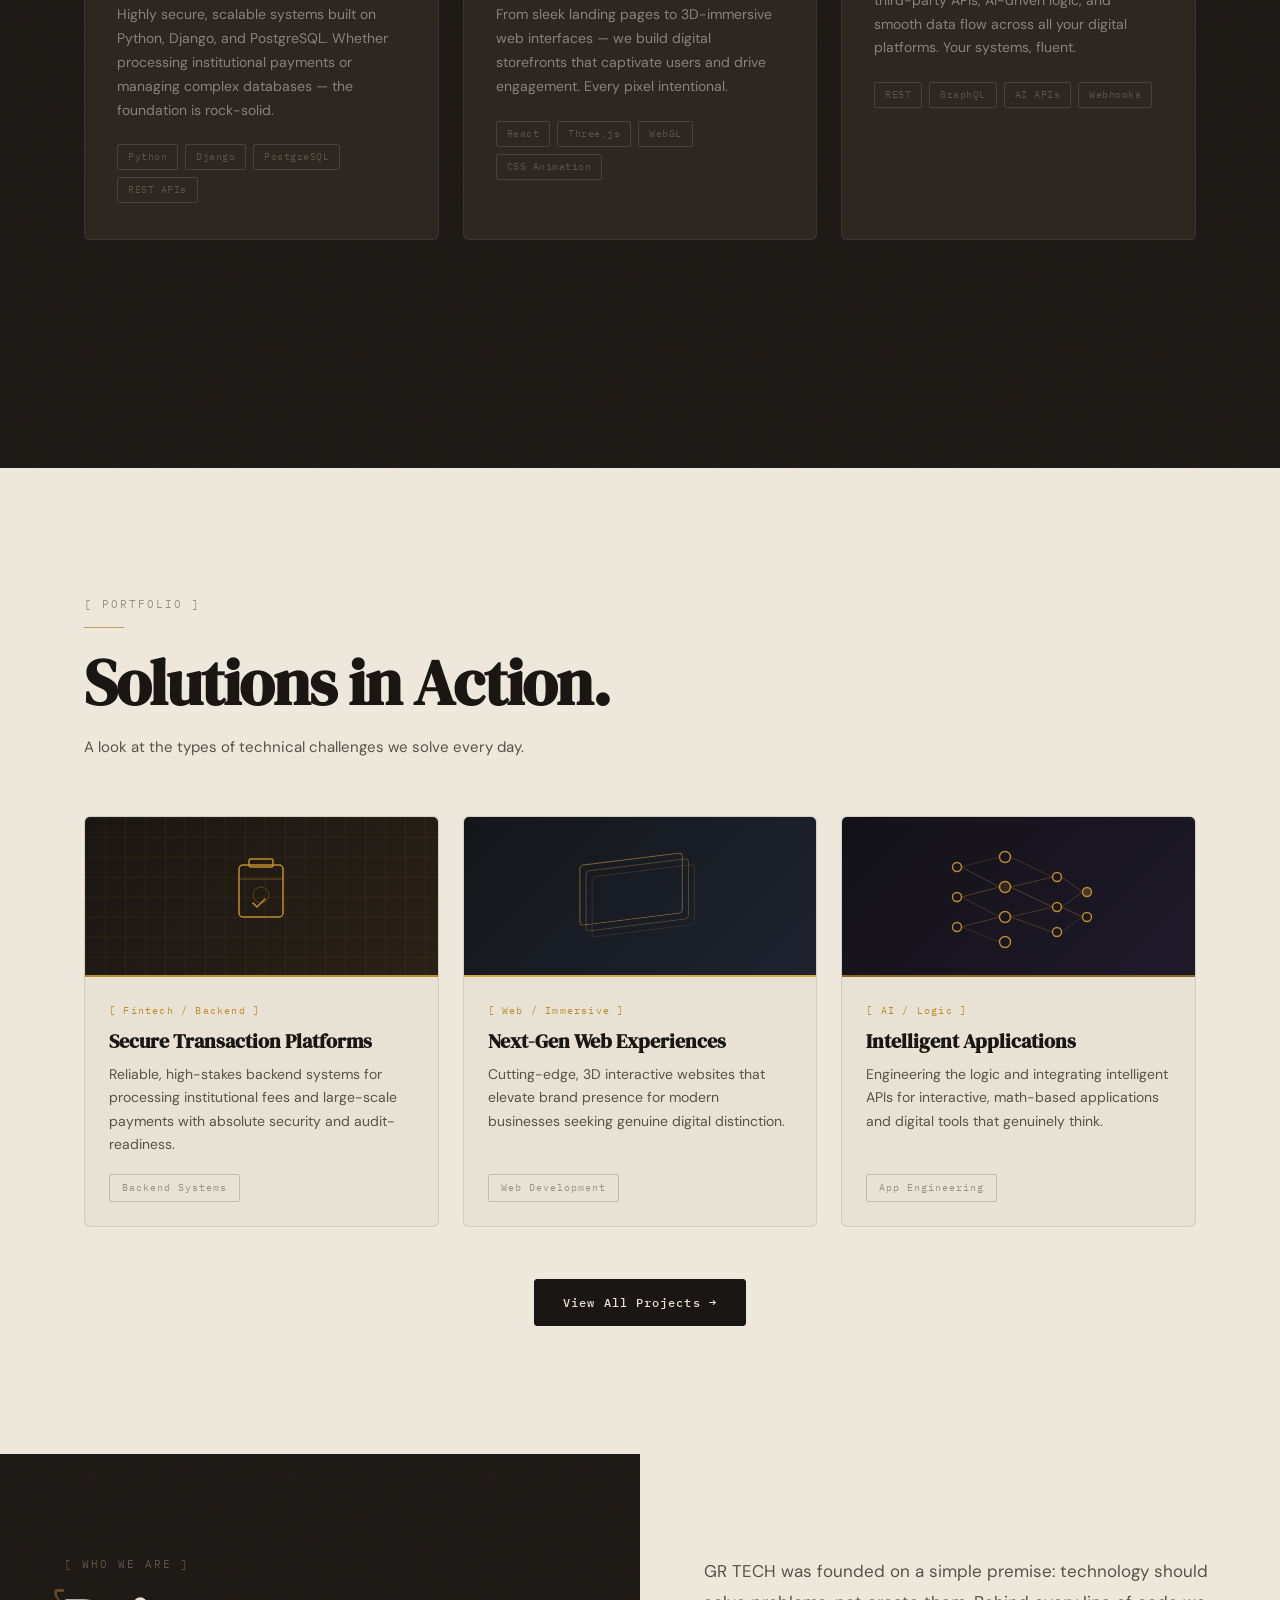
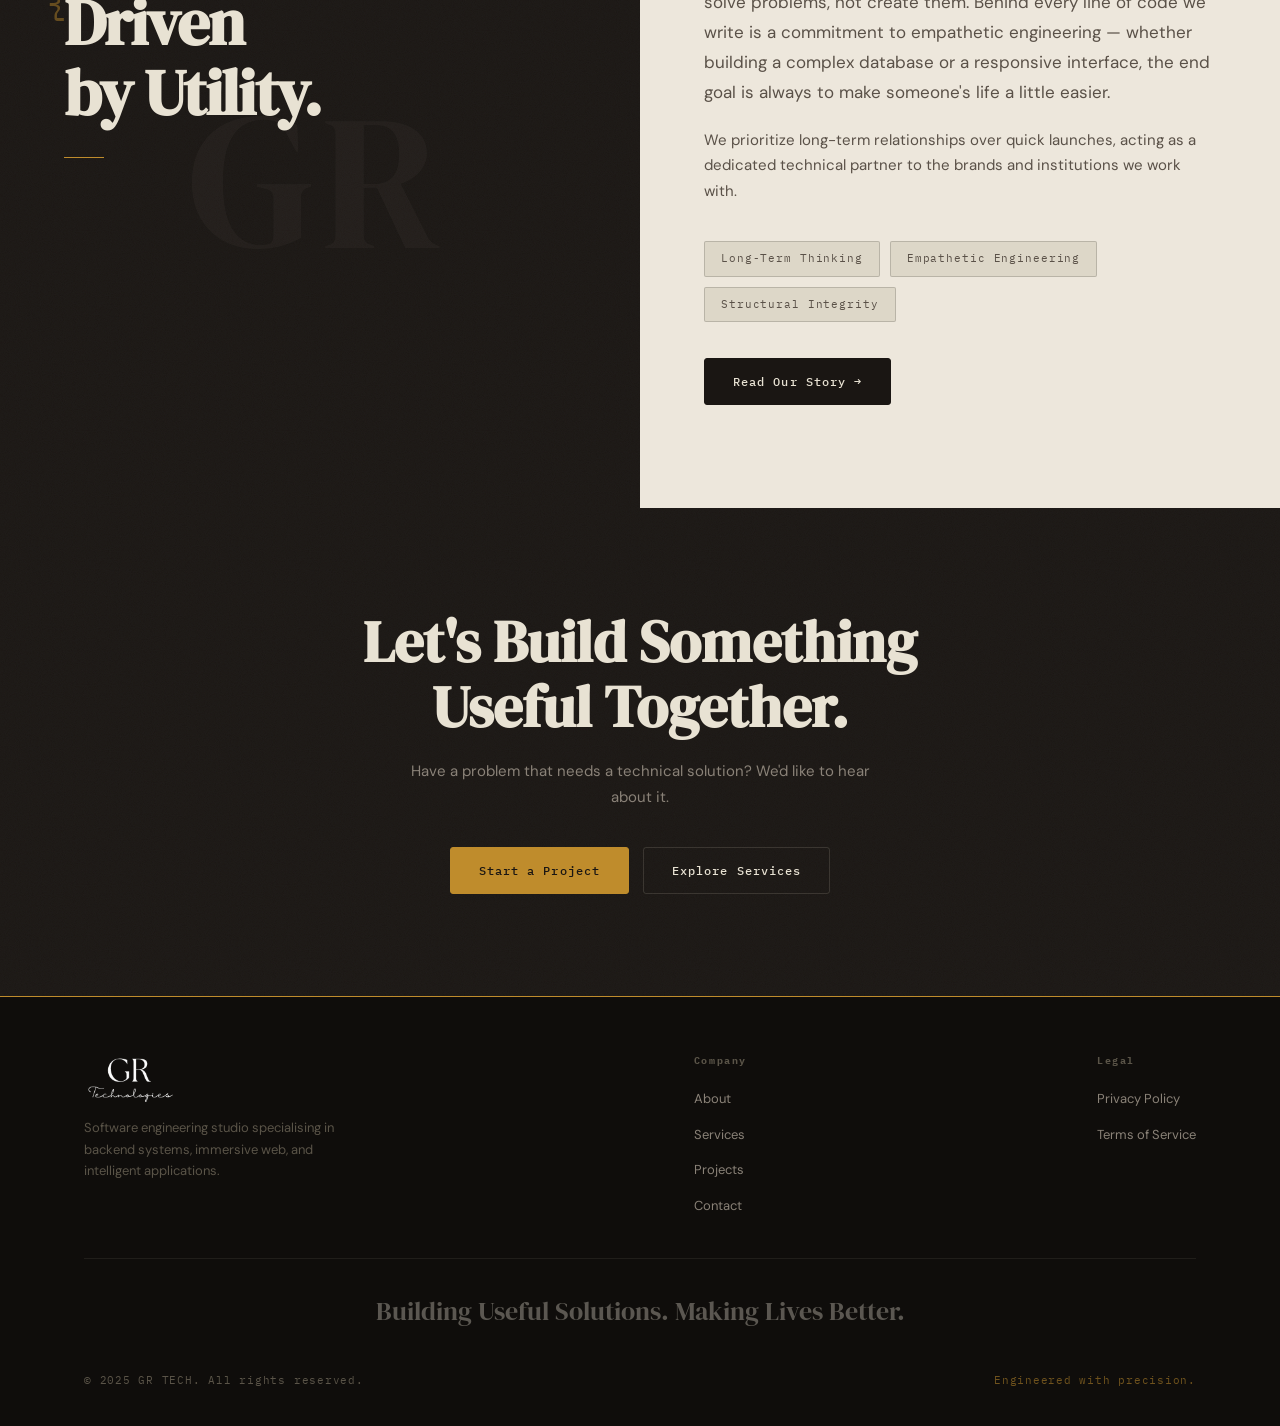
==== commit 468bcd00: "Remove /home route — home page served at / only Co-Authored-By: Claude Sonnet 4.6 <noreply@anthropic" ====
--- a/index.html
+++ b/index.html
@@ -92,7 +92,7 @@
     <div class="container">
       <nav class="nav-inner" aria-label="Main navigation">
 
-        <a href="/home" class="nav-logo" aria-label="GR TECH — home">
+        <a href="/" class="nav-logo" aria-label="GR TECH — home">
           <img class="nav-logo-mark" src="assets/grtech-logo.png" alt="GR Technologies" style="height:70px;width:auto;display:block;" />
         </a>
 
@@ -621,7 +621,7 @@
 
       <div class="footer-top">
         <div>
-          <a href="/home" class="footer-logo" aria-label="GR TECH home">
+          <a href="/" class="footer-logo" aria-label="GR TECH home">
             <img src="assets/grtech-logo.png" alt="GR Technologies" style="height:52px;width:auto;display:block;" />
           </a>
           <p class="footer-desc">Software engineering studio specialising in backend systems, immersive web, and intelligent applications.</p>
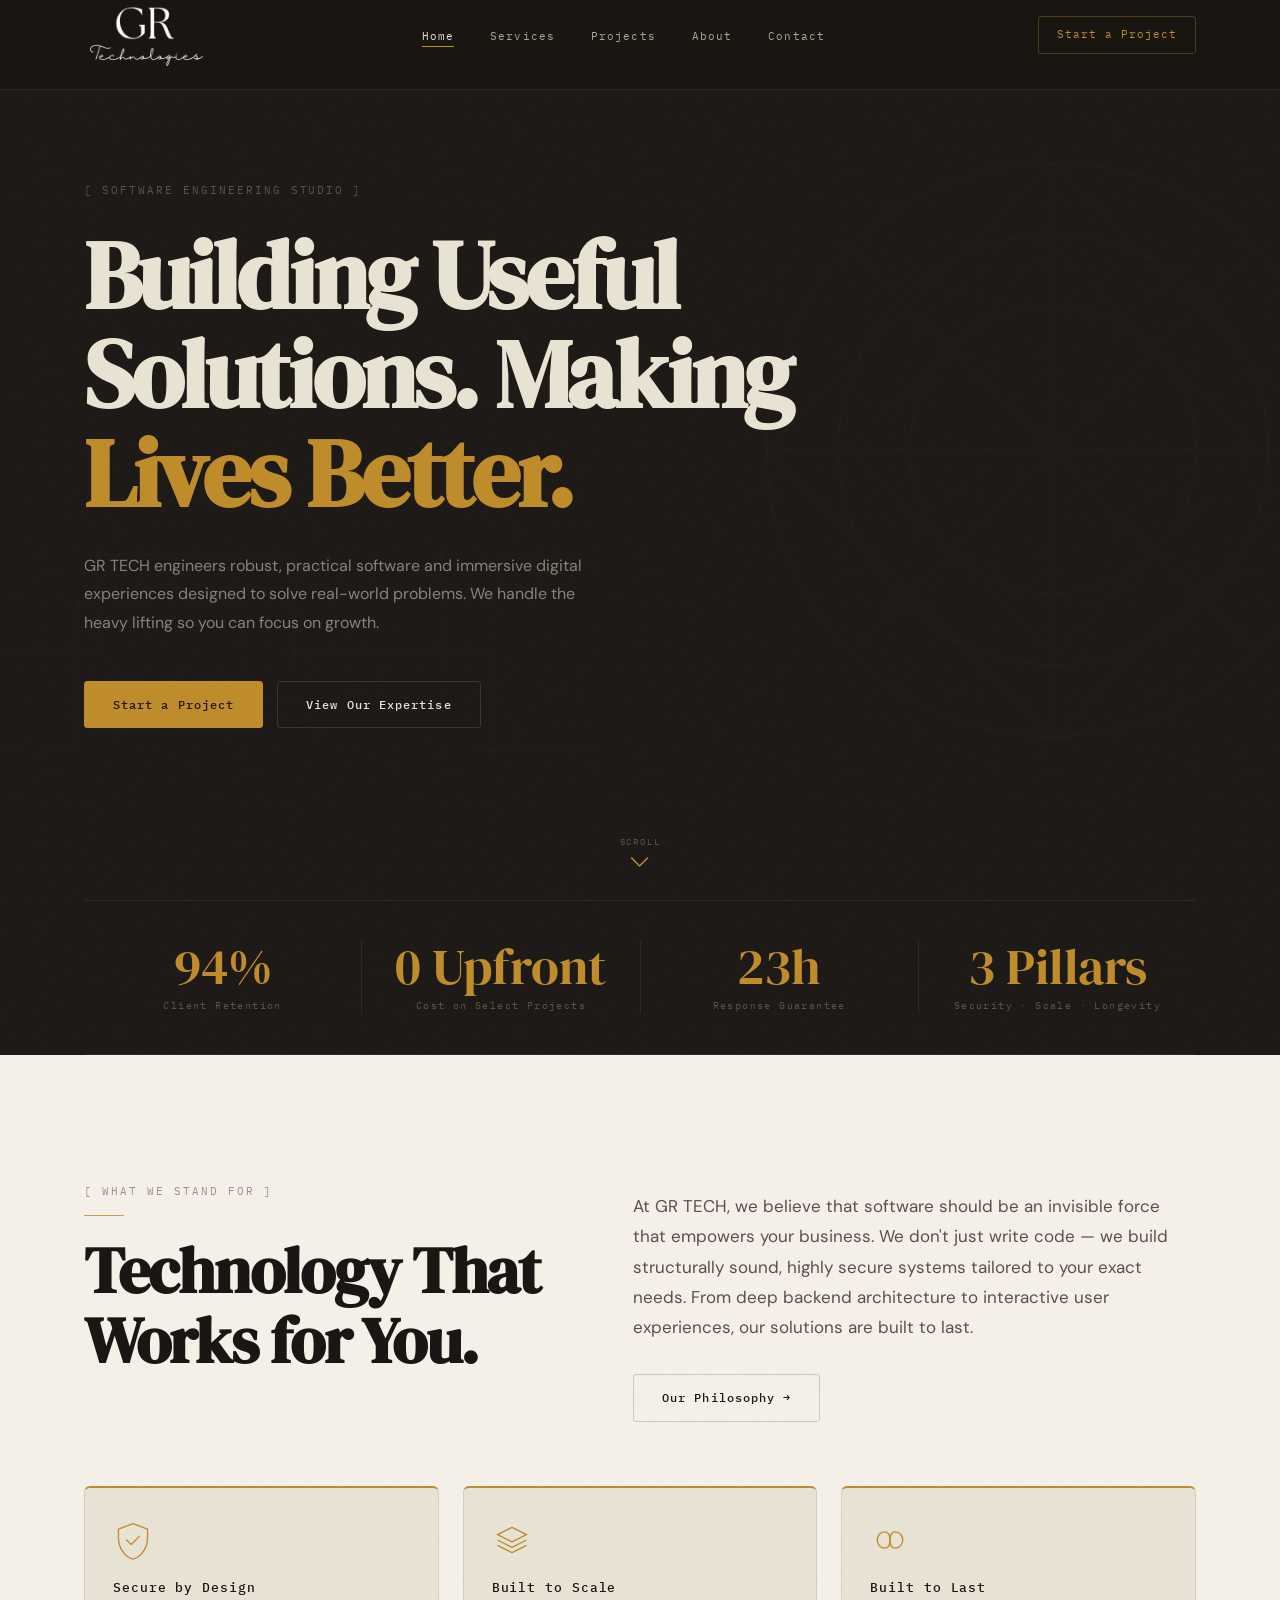
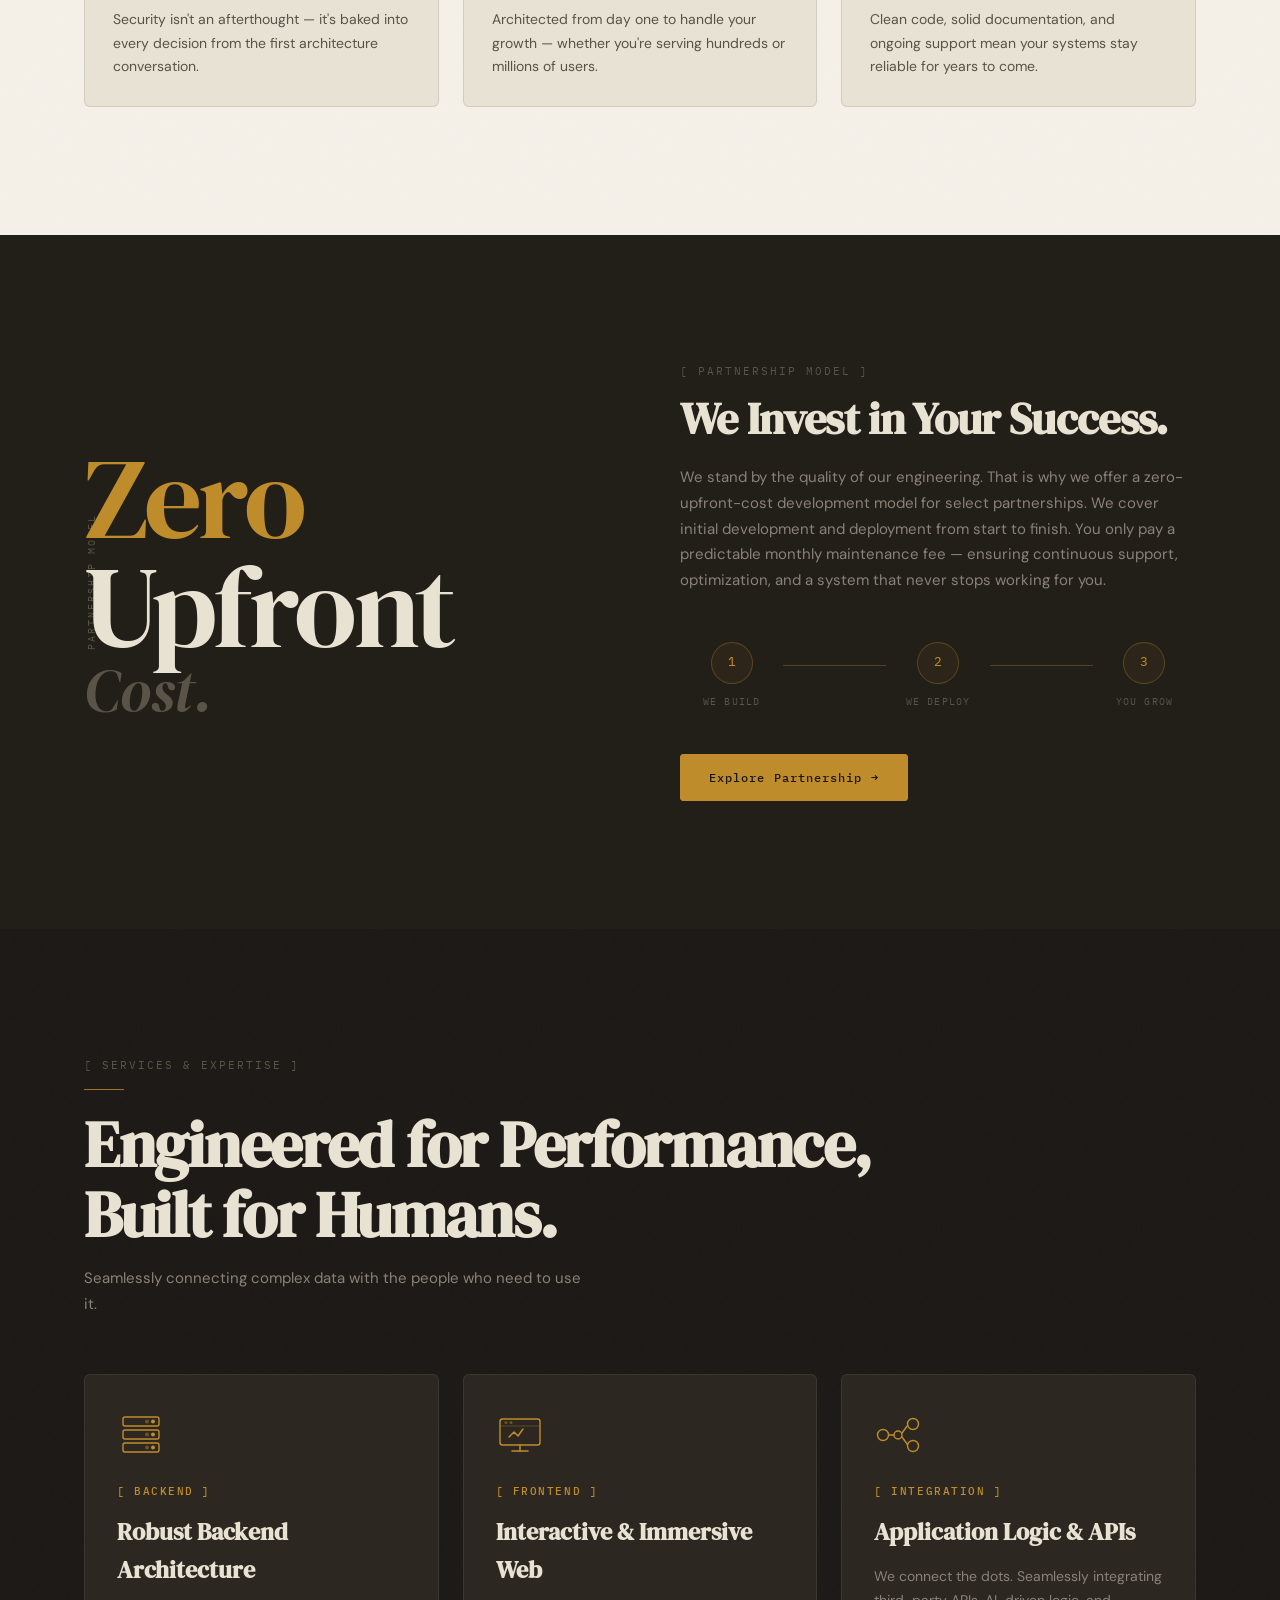
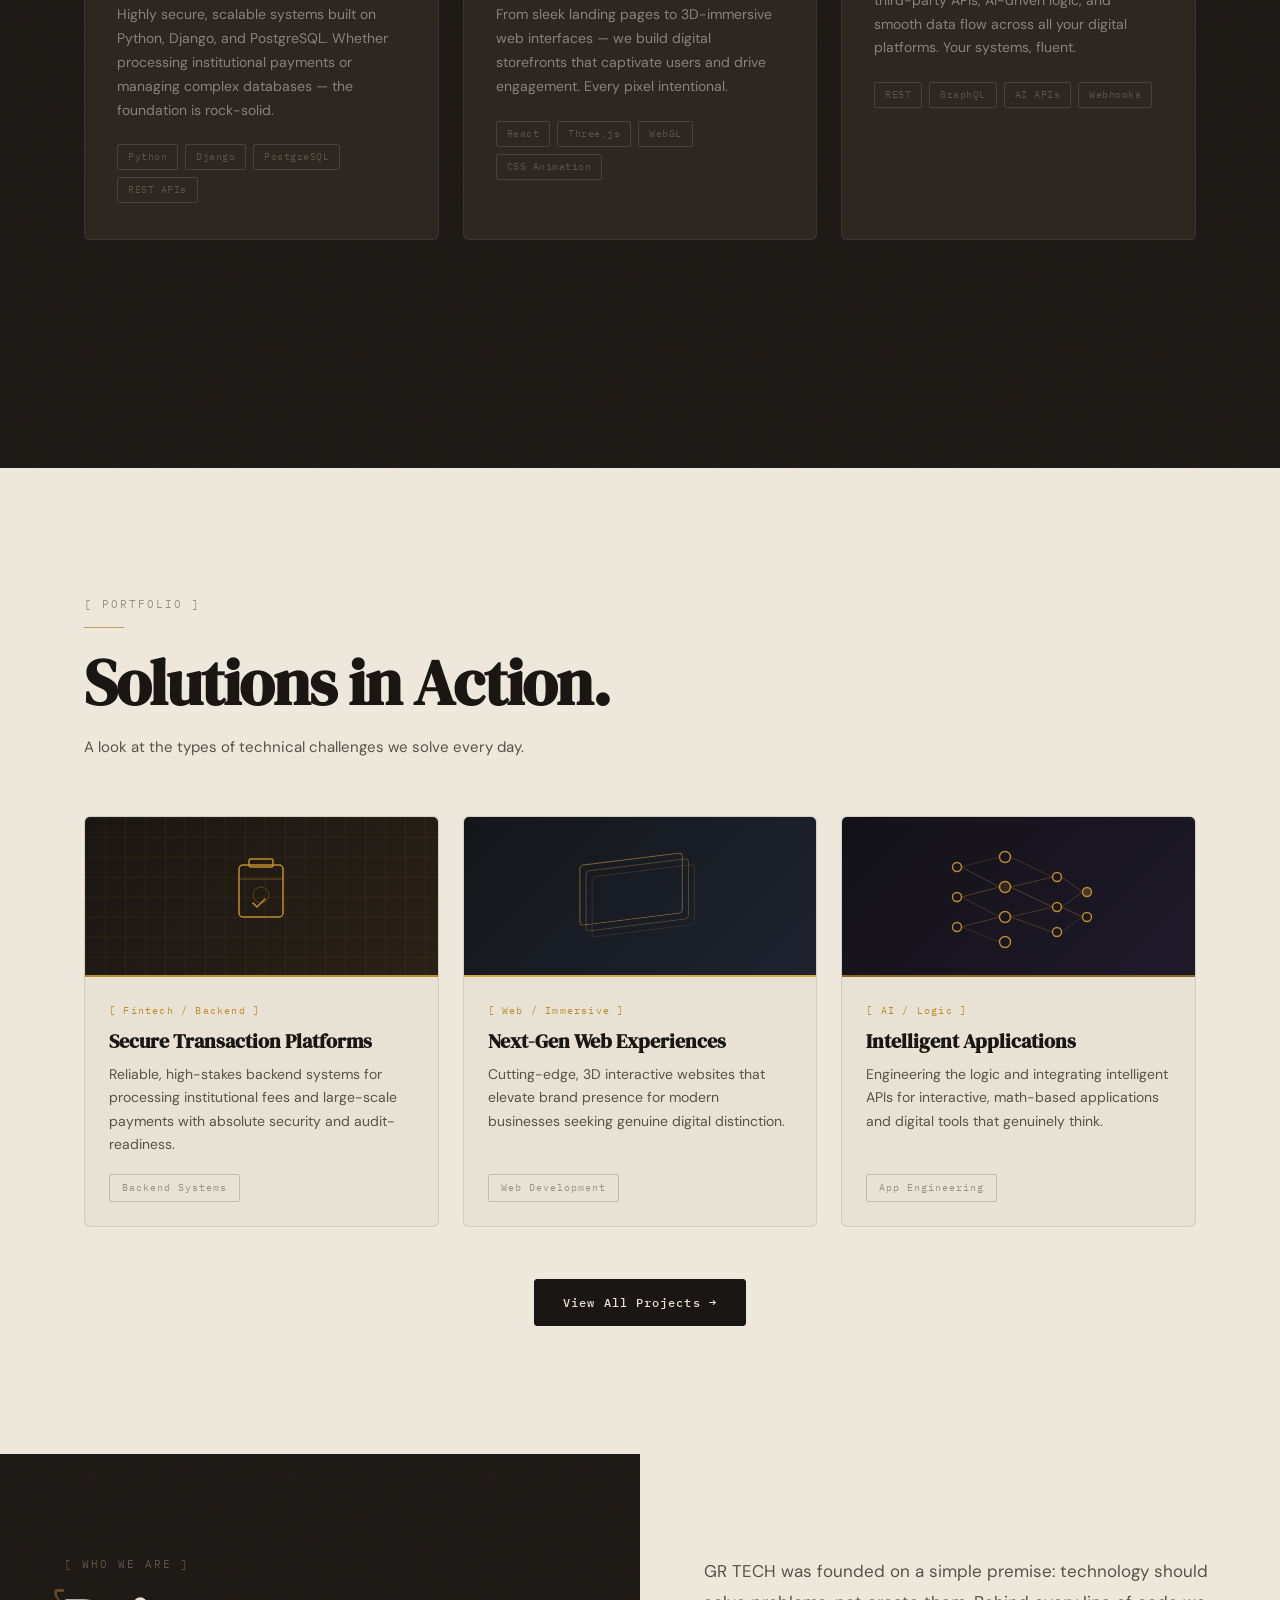
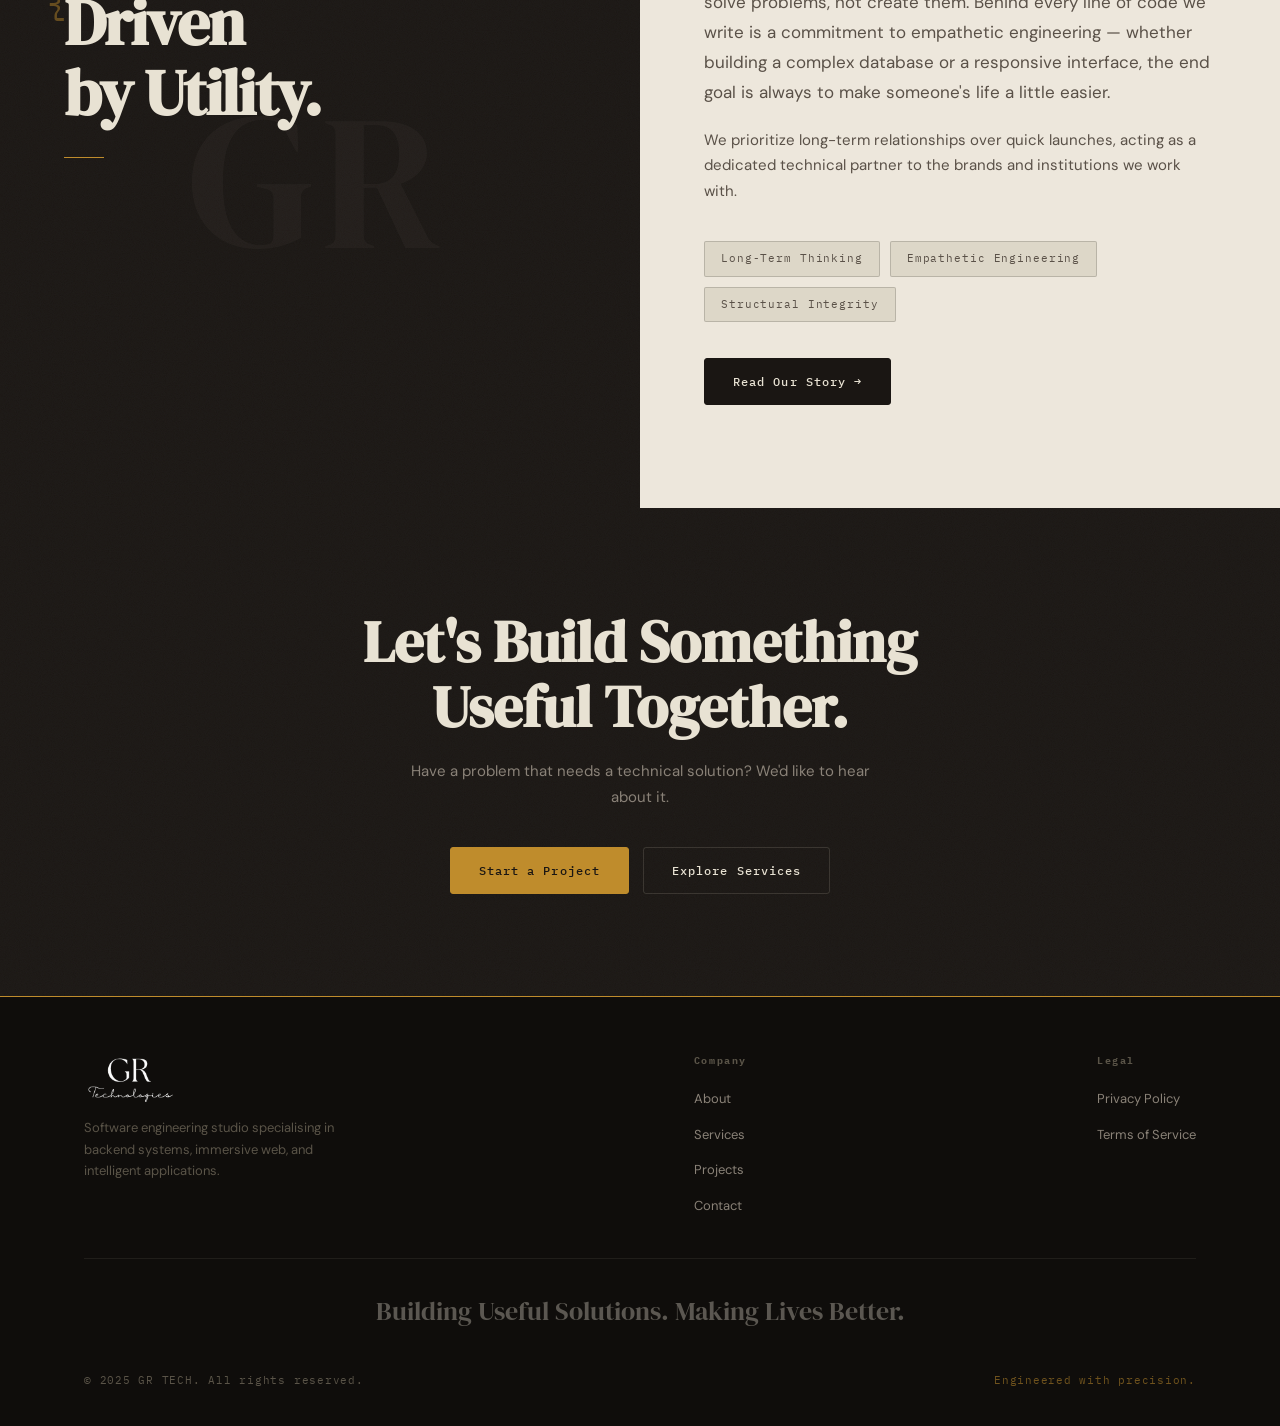
==== commit 423e2628: "Add SEO foundations: sitemap, robots.txt, canonical + OG/Twitter/JSON-LD meta tags - Add robots.txt:" ====
--- a/index.html
+++ b/index.html
@@ -9,6 +9,34 @@
   <link rel="preconnect" href="https://fonts.gstatic.com" crossorigin />
   <link href="https://fonts.googleapis.com/css2?family=DM+Serif+Display:ital@0;1&family=IBM+Plex+Mono:wght@300;400;500&family=DM+Sans:ital,opsz,wght@0,9..40,300;0,9..40,400;0,9..40,500;0,9..40,600;1,9..40,300&display=swap" rel="stylesheet" />
   <link rel="stylesheet" href="css/style.css?v=6" />
+
+  <link rel="canonical" href="https://www.grtechhq.com/" />
+
+  <meta property="og:type" content="website" />
+  <meta property="og:site_name" content="GR TECH" />
+  <meta property="og:url" content="https://www.grtechhq.com/" />
+  <meta property="og:title" content="GR TECH — Software Engineering Studio" />
+  <meta property="og:description" content="GR TECH engineers robust, practical software and immersive digital experiences designed to solve real-world problems." />
+  <meta property="og:image" content="https://www.grtechhq.com/assets/grtech-logo.png" />
+
+  <meta name="twitter:card" content="summary_large_image" />
+  <meta name="twitter:title" content="GR TECH — Software Engineering Studio" />
+  <meta name="twitter:description" content="GR TECH engineers robust, practical software and immersive digital experiences designed to solve real-world problems." />
+  <meta name="twitter:image" content="https://www.grtechhq.com/assets/grtech-logo.png" />
+
+  <script type="application/ld+json">
+  {
+    "@context": "https://schema.org",
+    "@type": "ProfessionalService",
+    "name": "GR TECH",
+    "url": "https://www.grtechhq.com",
+    "logo": "https://www.grtechhq.com/assets/grtech-logo.png",
+    "description": "GR TECH engineers robust, practical software and immersive digital experiences designed to solve real-world problems.",
+    "serviceType": ["Software Engineering", "Backend Development", "Web Development", "API Integration"],
+    "areaServed": "Worldwide",
+    "priceRange": "Contact for pricing"
+  }
+  </script>
 
   <style>
     /* ── Page-specific overrides ── */
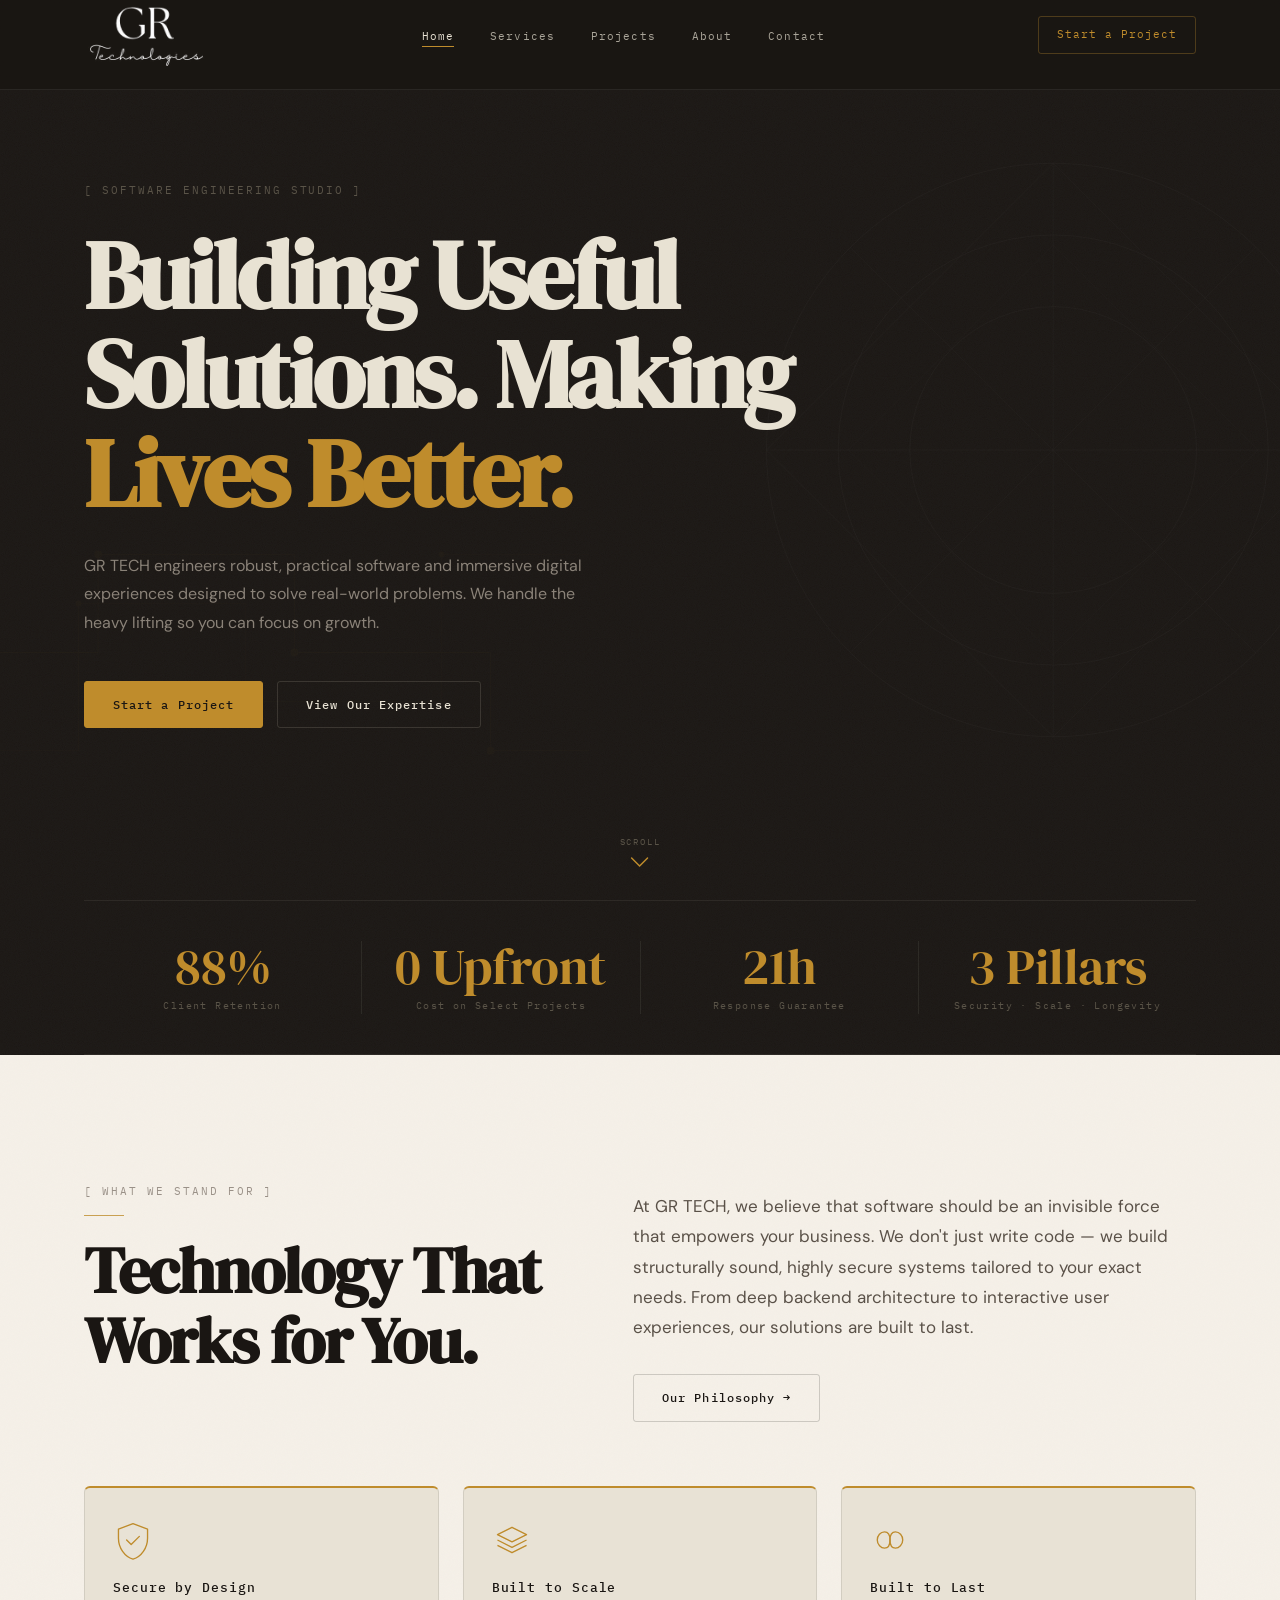
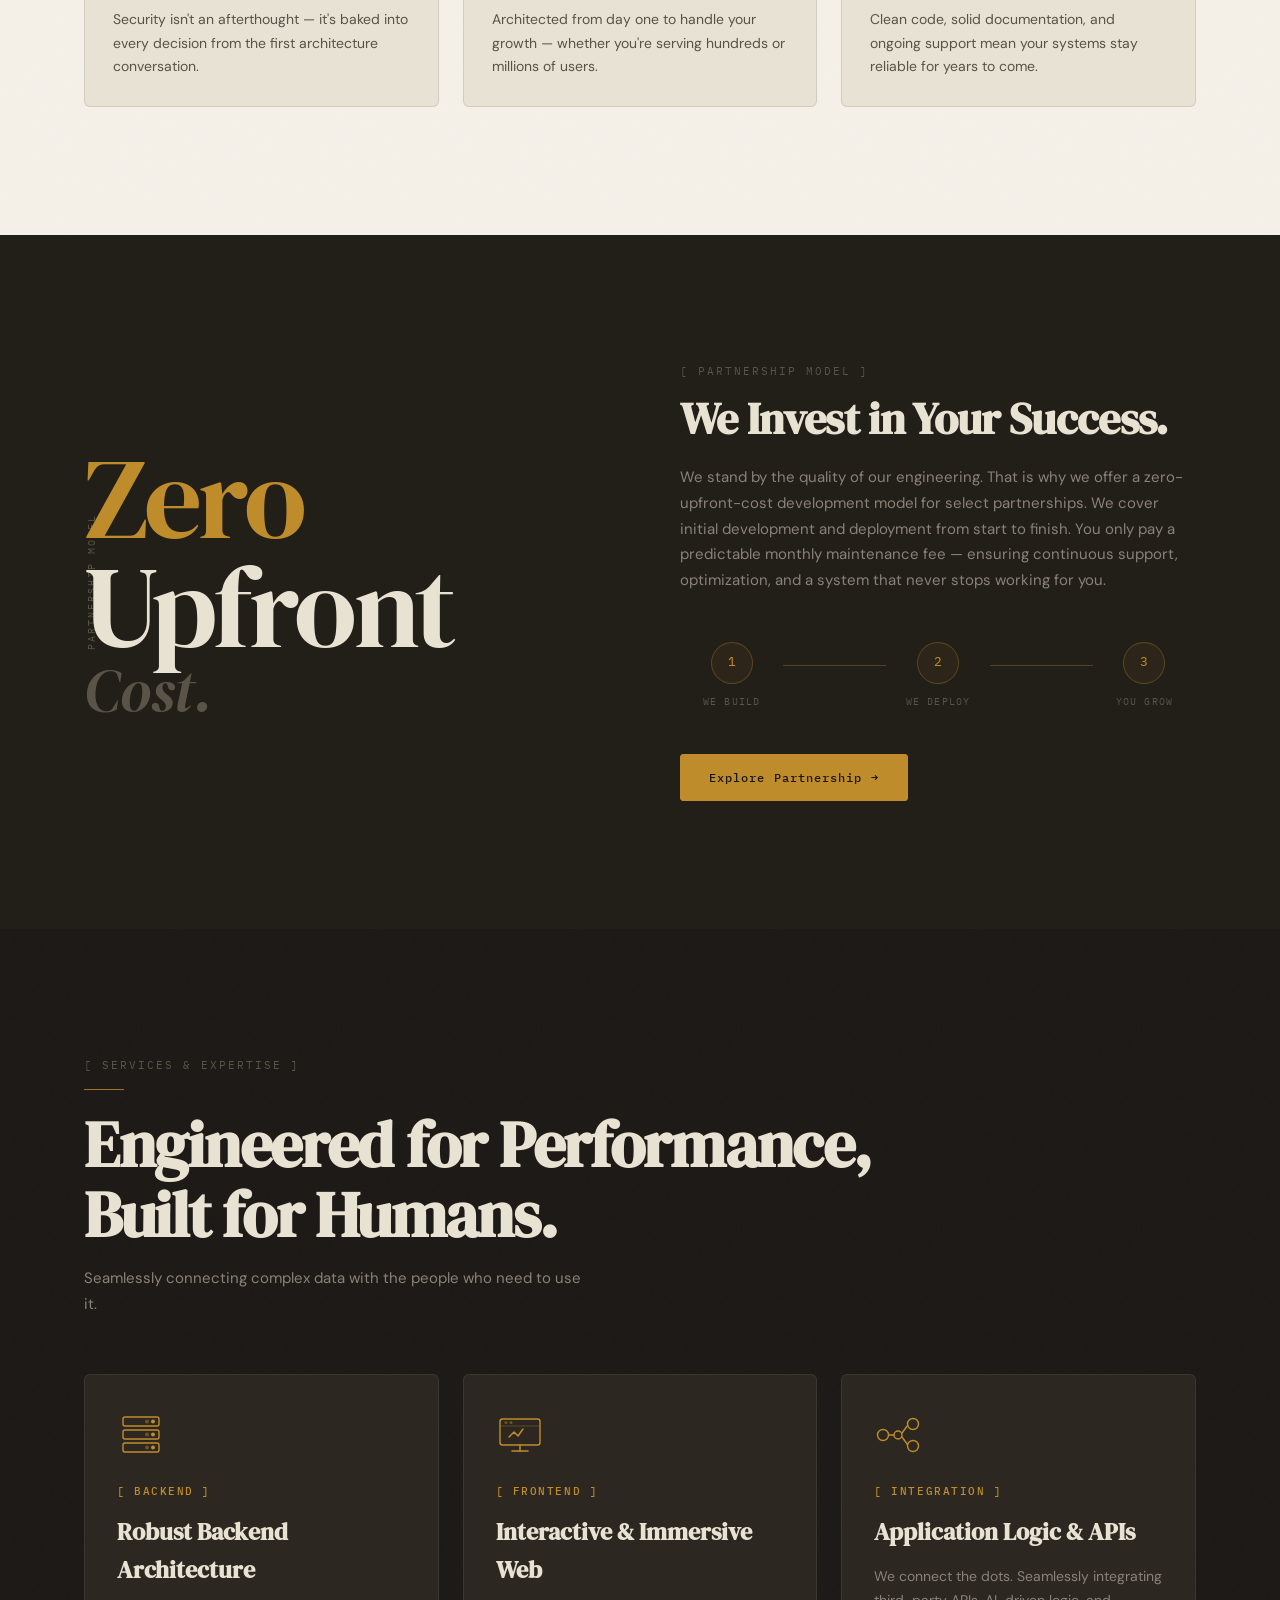
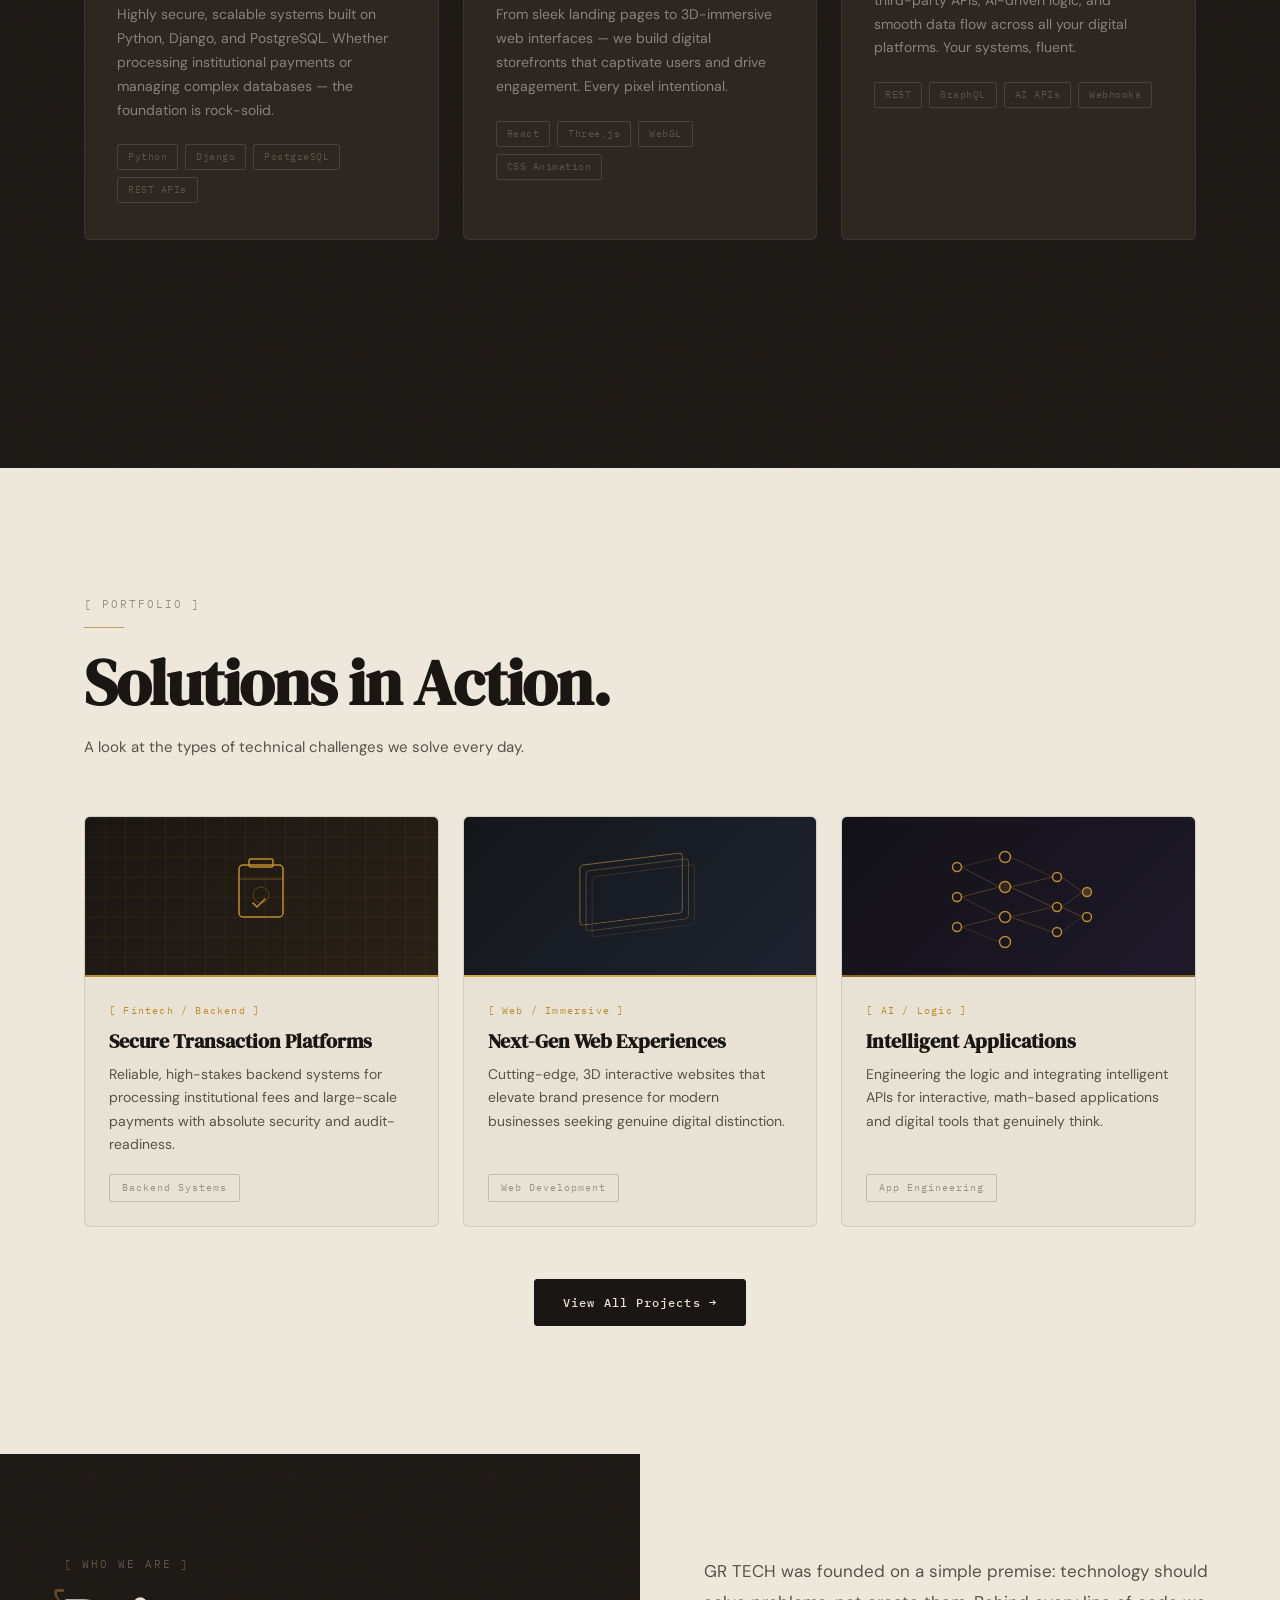
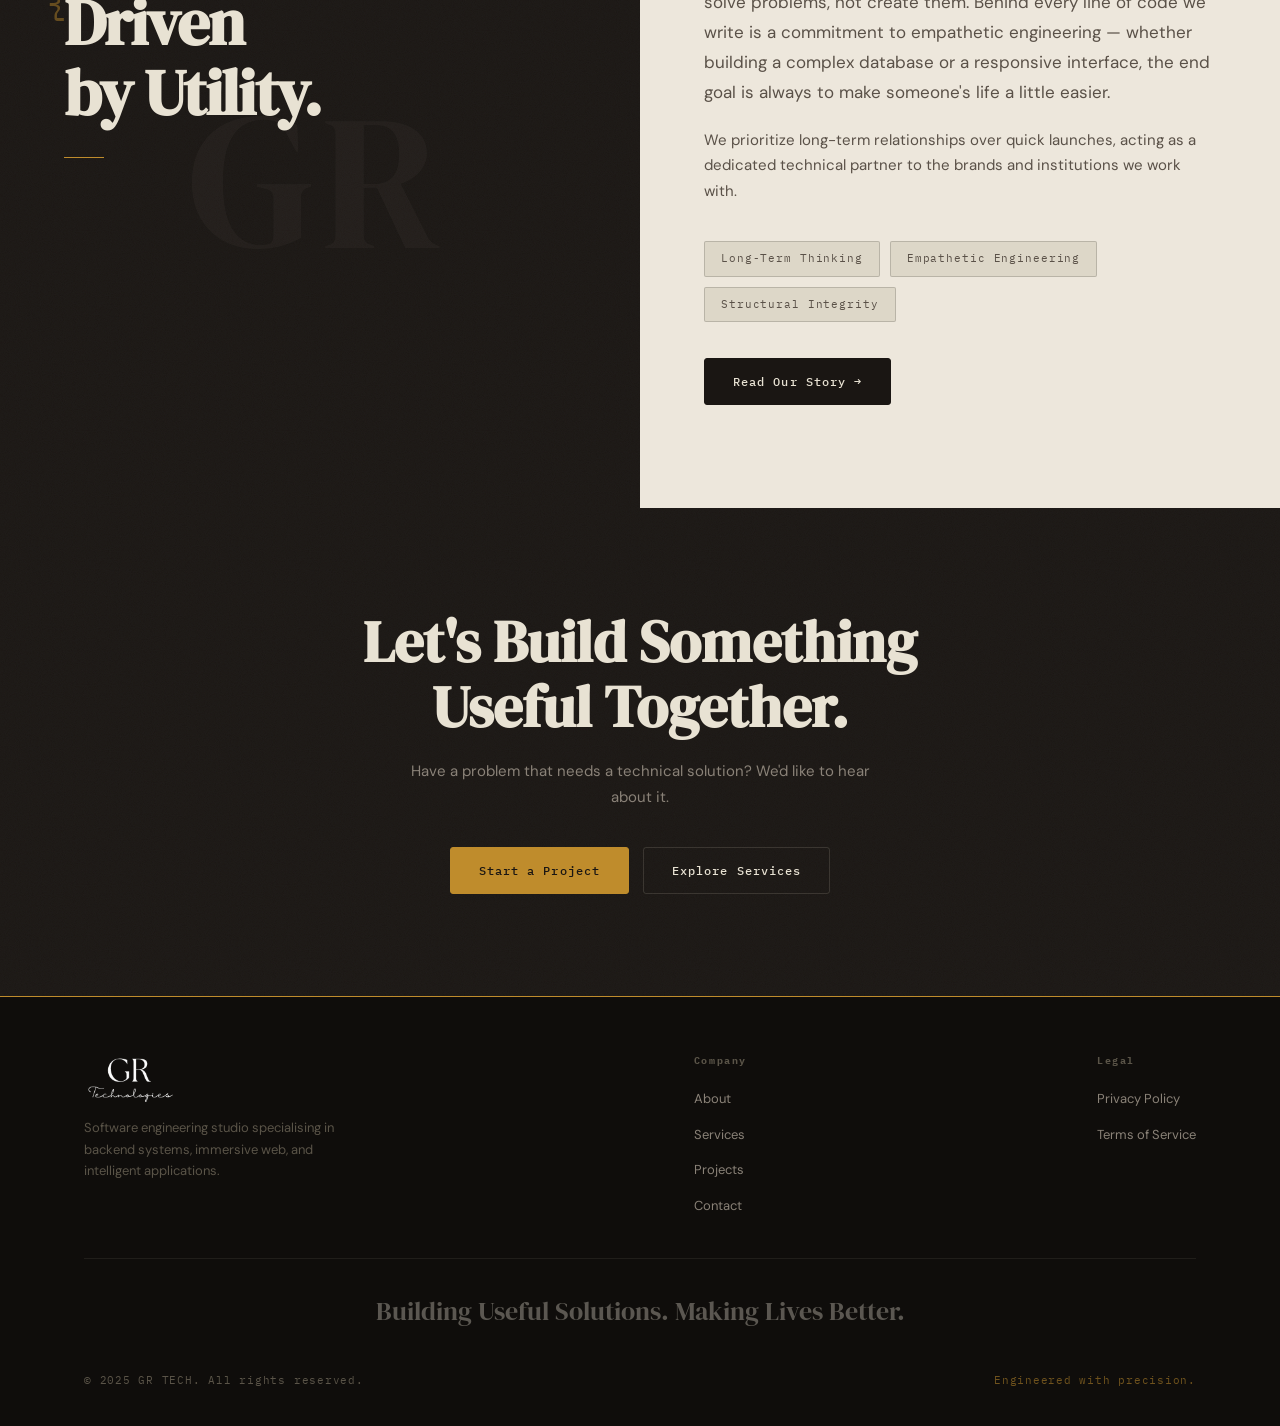
==== commit 3145f5b0: "Add Google Search Console verification meta tag to all public pages Co-Authored-By: Claude Sonnet 4." ====
--- a/index.html
+++ b/index.html
@@ -2,6 +2,7 @@
 <html lang="en">
 <head>
   <meta charset="UTF-8" />
+  <meta name="google-site-verification" content="d22xCQhuLej5RjD-SYoI7-EH4qLDkn1jY21Nh2vL4jA" />
   <meta name="viewport" content="width=device-width, initial-scale=1.0" />
   <title>GR TECH — Software Engineering Studio</title>
   <meta name="description" content="GR TECH engineers robust, practical software and immersive digital experiences designed to solve real-world problems." />
